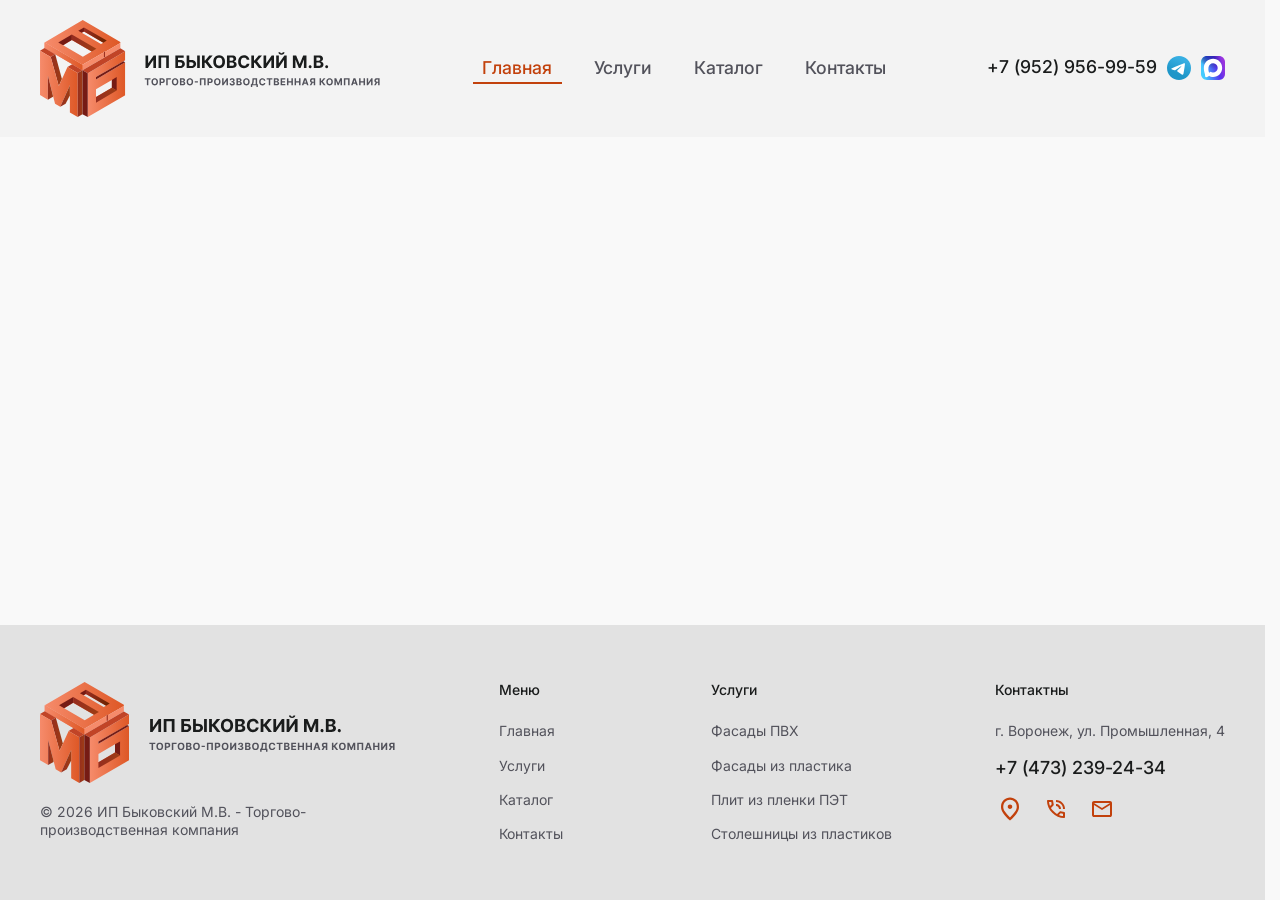
==== catalog.html @ 0c4f3c1c "new 2 commit" ====
<!DOCTYPE html>
<html lang="en">
<head>
	<meta charset="UTF-8">
	<meta http-equiv="X-UA-Compatible" content="IE=edge">
	<meta name="viewport" content="width=device-width, initial-scale=1.0">
	<title>Document</title>
	<!-- <link rel="shortcut icon" href="favicon.ico" type="image/x-icon"> -->
	<link rel="stylesheet" href="css/style.min.css">
</head>

<body>
	<header class="header">
		<div class="container">
			<div class="header__inner">
                <div class="header__logo">
                    <a href="/">
                        <picture>
                            <source srcset="images/logo-small.svg" media="(max-width: 1270px)" />
                            <img src="images/logo.svg" alt="" />
                        </picture>
                    </a>
                </div>

                <nav class="header__menu">
                    <ul>
                        <li class="current-menu-item">
                            <a href="#">
                                Главная
                            </a>
                        </li>

                        <li>
                            <a href="#">
                                Услуги
                            </a>
                        </li>

                        <li>
                            <a href="#">
                                Каталог
                            </a>
                        </li>

                        <li>
                            <a href="#">
                                Контакты
                            </a>
                        </li>
                    </ul>
                </nav>

                <div class="header__info">
                    <a href="tel:" class="header__call">
                        +7 (952) 956-99-59
                    </a>

                    <ul class="header__messenger">
                        <li>
                            <a href="#">
                                <img src="images/icons/tg.svg" alt="">
                            </a>
                        </li>

                        <li>
                            <a href="#">
                                <img src="images/icons/max.svg" alt="">
                            </a>
                        </li>
                    </ul>
                </div>

                <button class="header__menu-btn">
                    <svg width="30" height="30" viewBox="0 0 30 30" fill="none" xmlns="http://www.w3.org/2000/svg">
                        <path d="M23 10L7 10" stroke="#1C274C" stroke-width="1.5" stroke-linecap="round" />
                        <path d="M23 15L7 15" stroke="#1C274C" stroke-width="1.5" stroke-linecap="round" />
                        <path d="M23 20L7 20" stroke="#1C274C" stroke-width="1.5" stroke-linecap="round" />
                    </svg>
                </button>
			</div>
		</div>
	</header>

	<main>
        <section class="catalog section-padding">
            <div class="container">
                <div class="catalog__inner">
                    <div class="catalog__items">
                        <div class="catalog__item">
                            
                        </div>
                    </div>
                </div>
            </div>
        </section>
    </main>

	<footer class="footer section-padding">
		<div class="container">
			<div class="footer__inner">
                <div class="footer__logo">
                    <img src="images/logo.svg" alt="">

                    <div class="footer__about">
                        <p>
                            © 2026 ИП Быковский М.В. - Торгово-производственная компания
                        </p>
                    </div>
                </div>

                <div class="footer__menu">
                    <div class="footer__menu-item">
                        <h5 class="footer__menu-item-title">
                            Меню
                        </h5>

                        <nav class="menu">
                            <ul>
                                <li>
                                    <a href="#">
                                        Главная
                                    </a>
                                </li>

                                <li>
                                    <a href="#">
                                        Услуги
                                    </a>
                                </li>

                                <li>
                                    <a href="#">
                                        Каталог
                                    </a>
                                </li>

                                <li>
                                    <a href="#">
                                        Контакты
                                    </a>
                                </li>
                            </ul>
                        </nav>
                    </div>

                    <div class="footer__menu-item">
                        <h5 class="footer__menu-item-title">
                            Услуги
                        </h5>

                        <nav class="menu">
                            <ul>
                                <li>
                                    <a href="#">
                                        Фасады ПВХ
                                    </a>
                                </li>

                                <li>
                                    <a href="#">
                                        Фасады из пластика
                                    </a>
                                </li>

                                <li>
                                    <a href="#">
                                        Плит из пленки ПЭТ
                                    </a>
                                </li>

                                <li>
                                    <a href="#">
                                        Столешницы из пластиков
                                    </a>
                                </li>
                            </ul>
                        </nav>
                    </div>
                </div>

                <div class="footer__contacts">
                    <h5 class="footer__contacts-title">
                        Контактны
                    </h5>

                    <div class="footer__contacts-body">
                        <div class="footer__address">
                            г. Воронеж, ул. Промышленная, 4
                        </div>
    
                        <a href="tel:" class="footer__call">
                            +7 (473) 239-24-34
                        </a>
    
                        <ul class="footer__contacts-nav">
                            <li>
                                <a href="#">
                                    <img src="images/icons/loc.svg" alt="">
                                </a>
                            </li>
    
                            <li>
                                <a href="#">
                                    <img src="images/icons/phone.svg" alt="">
                                </a>
                            </li>
    
                            <li>
                                <a href="#">
                                    <img src="images/icons/email.svg" alt="">
                                </a>
                            </li>
                        </ul>
                    </div>
                </div>
			</div>
		</div>
	</footer>

	<script src="js/swiper-bundle.min.js"></script>
	<script src="js/app.js"></script>
</body>
</html>
---- css/style.min.css ----
*,*::before,*::after{-webkit-box-sizing:border-box;box-sizing:border-box}body,h1,h2,h3,h4,h5,h6,p,ul,ol,li,figure,figcaption,blockquote,dl,dd{margin:0;padding:0}html{height:100%;scroll-behavior:smooth;scrollbar-gutter:stable}body{width:100%;min-height:100%;text-rendering:optimizeSpeed}ul,ol{list-style:none}a{text-decoration:none;color:inherit}button{cursor:pointer;padding:0;margin:0}img,picture{max-width:100%;min-width:0;display:block;-o-object-fit:cover;object-fit:cover}input,button,textarea,select{font:inherit;background-color:rgba(0,0,0,0);border:0;outline:0;color:inherit}input,textarea,button,a{-webkit-tap-highlight-color:rgba(0,0,0,0)}h1,h2,h3,h4,h5,h6{font-size:inherit;color:inherit}:root{--main-color: #C2410C;--main-dark-color: #A23A00;--black-color: #1A1C1C;--white-color: #FFFFFF;--gray-color: #52525B;--gray-bg-color: #F3F3F3;--gray-dark-bg-color: #E2E2E2;--spacing-60: clamp(40px, 32.2543352601px + 1.9267822736vw, 60px)}.section-padding{padding:clamp(40px,32.2543352601px + 1.9267822736vw,60px) 0}.section-padding.pt-0{padding-top:0}.section-padding.pb-0{padding-bottom:0}@font-face{font-family:"Inter";src:url("../fonts/Inter/Inter-VariableFont_opsz,wght.woff2");font-style:normal;font-display:swap}@font-face{font-family:"Inter";src:url("../fonts/Inter/Inter-Italic-VariableFont_opsz,wght.woff2");font-style:italic;font-display:swap}:root{--swiper-theme-color:#007aff}:host{display:block;margin-left:auto;margin-right:auto;position:relative;z-index:1}.swiper{display:block;list-style:none;margin-left:auto;margin-right:auto;overflow:hidden;padding:0;position:relative;z-index:1}.swiper-vertical>.swiper-wrapper{-webkit-box-orient:vertical;-webkit-box-direction:normal;-ms-flex-direction:column;flex-direction:column}.swiper-wrapper{-webkit-box-sizing:initial;box-sizing:initial;display:-webkit-box;display:-ms-flexbox;display:flex;height:100%;position:relative;-webkit-transition-property:-webkit-transform;transition-property:-webkit-transform;transition-property:transform;transition-property:transform, -webkit-transform;-webkit-transition-timing-function:var(--swiper-wrapper-transition-timing-function, initial);transition-timing-function:var(--swiper-wrapper-transition-timing-function, initial);width:100%;z-index:1}.swiper-android .swiper-slide,.swiper-ios .swiper-slide,.swiper-wrapper{-webkit-transform:translateZ(0);transform:translateZ(0)}.swiper-horizontal{-ms-touch-action:pan-y;touch-action:pan-y}.swiper-vertical{-ms-touch-action:pan-x;touch-action:pan-x}.swiper-slide{display:block;-ms-flex-negative:0;flex-shrink:0;height:100%;position:relative;-webkit-transition-property:-webkit-transform;transition-property:-webkit-transform;transition-property:transform;transition-property:transform, -webkit-transform;width:100%}.swiper-slide-invisible-blank{visibility:hidden}.swiper-autoheight,.swiper-autoheight .swiper-slide{height:auto}.swiper-autoheight .swiper-wrapper{-webkit-box-align:start;-ms-flex-align:start;align-items:flex-start;-webkit-transition-property:height,-webkit-transform;transition-property:height,-webkit-transform;transition-property:transform,height;transition-property:transform,height,-webkit-transform}.swiper-backface-hidden .swiper-slide{-webkit-backface-visibility:hidden;backface-visibility:hidden;-webkit-transform:translateZ(0);transform:translateZ(0)}.swiper-3d.swiper-css-mode .swiper-wrapper{-webkit-perspective:1200px;perspective:1200px}.swiper-3d .swiper-wrapper{-webkit-transform-style:preserve-3d;transform-style:preserve-3d}.swiper-3d{-webkit-perspective:1200px;perspective:1200px;.swiper-cube-shadow,.swiper-slide{-webkit-transform-style:preserve-3d;transform-style:preserve-3d}}.swiper-css-mode{>.swiper-wrapper{overflow:auto;scrollbar-width:none;-ms-overflow-style:none;&::-webkit-scrollbar{display:none}}>.swiper-wrapper>.swiper-slide{scroll-snap-align:start start}&.swiper-horizontal{>.swiper-wrapper{-ms-scroll-snap-type:x mandatory;scroll-snap-type:x mandatory}}&.swiper-vertical{>.swiper-wrapper{-ms-scroll-snap-type:y mandatory;scroll-snap-type:y mandatory}}&.swiper-free-mode{>.swiper-wrapper{-ms-scroll-snap-type:none;scroll-snap-type:none}>.swiper-wrapper>.swiper-slide{scroll-snap-align:none}}&.swiper-centered{>.swiper-wrapper:before{content:"";-ms-flex-negative:0;flex-shrink:0;-webkit-box-ordinal-group:10000;-ms-flex-order:9999;order:9999}>.swiper-wrapper>.swiper-slide{scroll-snap-align:center center;scroll-snap-stop:always}}&.swiper-centered.swiper-horizontal{>.swiper-wrapper>.swiper-slide:first-child{-webkit-margin-start:var(--swiper-centered-offset-before);margin-inline-start:var(--swiper-centered-offset-before)}>.swiper-wrapper:before{height:100%;min-height:1px;width:var(--swiper-centered-offset-after)}}&.swiper-centered.swiper-vertical{>.swiper-wrapper>.swiper-slide:first-child{-webkit-margin-before:var(--swiper-centered-offset-before);margin-block-start:var(--swiper-centered-offset-before)}>.swiper-wrapper:before{height:var(--swiper-centered-offset-after);min-width:1px;width:100%}}}.swiper-3d{.swiper-slide-shadow,.swiper-slide-shadow-bottom,.swiper-slide-shadow-left,.swiper-slide-shadow-right,.swiper-slide-shadow-top{height:100%;left:0;pointer-events:none;position:absolute;top:0;width:100%;z-index:10}.swiper-slide-shadow{background:rgba(0,0,0,.1490196078)}.swiper-slide-shadow-left{background-image:-webkit-gradient(linear, right top, left top, from(rgba(0, 0, 0, 0.5019607843)), to(rgba(0, 0, 0, 0)));background-image:linear-gradient(270deg, rgba(0, 0, 0, 0.5019607843), rgba(0, 0, 0, 0))}.swiper-slide-shadow-right{background-image:-webkit-gradient(linear, left top, right top, from(rgba(0, 0, 0, 0.5019607843)), to(rgba(0, 0, 0, 0)));background-image:linear-gradient(90deg, rgba(0, 0, 0, 0.5019607843), rgba(0, 0, 0, 0))}.swiper-slide-shadow-top{background-image:-webkit-gradient(linear, left bottom, left top, from(rgba(0, 0, 0, 0.5019607843)), to(rgba(0, 0, 0, 0)));background-image:linear-gradient(0deg, rgba(0, 0, 0, 0.5019607843), rgba(0, 0, 0, 0))}.swiper-slide-shadow-bottom{background-image:-webkit-gradient(linear, left top, left bottom, from(rgba(0, 0, 0, 0.5019607843)), to(rgba(0, 0, 0, 0)));background-image:linear-gradient(180deg, rgba(0, 0, 0, 0.5019607843), rgba(0, 0, 0, 0))}}.swiper-lazy-preloader{border:4px solid var(--swiper-preloader-color, var(--swiper-theme-color));border-radius:50%;border-top:4px solid rgba(0,0,0,0);-webkit-box-sizing:border-box;box-sizing:border-box;height:42px;left:50%;margin-left:-21px;margin-top:-21px;position:absolute;top:50%;-webkit-transform-origin:50%;-ms-transform-origin:50%;transform-origin:50%;width:42px;z-index:10}.swiper-watch-progress .swiper-slide-visible,.swiper:not(.swiper-watch-progress){.swiper-lazy-preloader{-webkit-animation:swiper-preloader-spin 1s linear infinite;animation:swiper-preloader-spin 1s linear infinite}}.swiper-lazy-preloader-white{--swiper-preloader-color:#fff}.swiper-lazy-preloader-black{--swiper-preloader-color:#000}@-webkit-keyframes swiper-preloader-spin{0%{-webkit-transform:rotate(0deg);transform:rotate(0deg)}to{-webkit-transform:rotate(1turn);transform:rotate(1turn)}}@keyframes swiper-preloader-spin{0%{-webkit-transform:rotate(0deg);transform:rotate(0deg)}to{-webkit-transform:rotate(1turn);transform:rotate(1turn)}}.swiper-virtual .swiper-slide{-webkit-backface-visibility:hidden;-webkit-transform:translateZ(0);transform:translateZ(0)}.swiper-virtual.swiper-css-mode{.swiper-wrapper:after{content:"";left:0;pointer-events:none;position:absolute;top:0}}.swiper-virtual.swiper-css-mode.swiper-horizontal{.swiper-wrapper:after{height:1px;width:var(--swiper-virtual-size)}}.swiper-virtual.swiper-css-mode.swiper-vertical{.swiper-wrapper:after{height:var(--swiper-virtual-size);width:1px}}:root{--swiper-navigation-size:44px}.swiper-button-next,.swiper-button-prev{-webkit-box-align:center;-ms-flex-align:center;align-items:center;color:var(--swiper-navigation-color, var(--swiper-theme-color));cursor:pointer;display:-webkit-box;display:-ms-flexbox;display:flex;height:var(--swiper-navigation-size);-webkit-box-pack:center;-ms-flex-pack:center;justify-content:center;position:absolute;width:var(--swiper-navigation-size);z-index:10;&.swiper-button-disabled{cursor:auto;opacity:.35;pointer-events:none}&.swiper-button-hidden{cursor:auto;opacity:0;pointer-events:none}.swiper-navigation-disabled &{display:none !important}svg{height:100%;-o-object-fit:contain;object-fit:contain;-webkit-transform-origin:center;-ms-transform-origin:center;transform-origin:center;width:100%;fill:currentColor;pointer-events:none}}.swiper-button-lock{display:none}.swiper-button-next,.swiper-button-prev{margin-top:calc(0px - var(--swiper-navigation-size)/2);top:var(--swiper-navigation-top-offset, 50%)}.swiper-button-prev{left:var(--swiper-navigation-sides-offset, 4px);right:auto;.swiper-navigation-icon{-webkit-transform:rotate(180deg);-ms-transform:rotate(180deg);transform:rotate(180deg)}}.swiper-button-next{left:auto;right:var(--swiper-navigation-sides-offset, 4px)}.swiper-horizontal{.swiper-button-next,.swiper-button-prev,~.swiper-button-next,~.swiper-button-prev{margin-left:0;margin-top:calc(0px - var(--swiper-navigation-size)/2);top:var(--swiper-navigation-top-offset, 50%)}&.swiper-rtl .swiper-button-next,&.swiper-rtl~.swiper-button-next,&~.swiper-button-prev,.swiper-button-prev{left:var(--swiper-navigation-sides-offset, 4px);right:auto}&.swiper-rtl .swiper-button-prev,&.swiper-rtl~.swiper-button-prev,&~.swiper-button-next,.swiper-button-next{left:auto;right:var(--swiper-navigation-sides-offset, 4px)}&.swiper-rtl .swiper-button-next,&.swiper-rtl~.swiper-button-next,&~.swiper-button-prev,.swiper-button-prev{.swiper-navigation-icon{-webkit-transform:rotate(180deg);-ms-transform:rotate(180deg);transform:rotate(180deg)}}&.swiper-rtl .swiper-button-prev,&.swiper-rtl~.swiper-button-prev{.swiper-navigation-icon{-webkit-transform:rotate(0deg);-ms-transform:rotate(0deg);transform:rotate(0deg)}}}.swiper-vertical{.swiper-button-next,.swiper-button-prev,~.swiper-button-next,~.swiper-button-prev{left:var(--swiper-navigation-top-offset, 50%);margin-left:calc(0px - var(--swiper-navigation-size)/2);margin-top:0;right:auto}.swiper-button-prev,~.swiper-button-prev{bottom:auto;top:var(--swiper-navigation-sides-offset, 4px);.swiper-navigation-icon{-webkit-transform:rotate(-90deg);-ms-transform:rotate(-90deg);transform:rotate(-90deg)}}.swiper-button-next,~.swiper-button-next{bottom:var(--swiper-navigation-sides-offset, 4px);top:auto;.swiper-navigation-icon{-webkit-transform:rotate(90deg);-ms-transform:rotate(90deg);transform:rotate(90deg)}}}.swiper-pagination{position:absolute;text-align:center;-webkit-transform:translateZ(0);transform:translateZ(0);-webkit-transition:opacity .3s;transition:opacity .3s;z-index:10;&.swiper-pagination-hidden{opacity:0}&.swiper-pagination-disabled,.swiper-pagination-disabled>&{display:none !important}}.swiper-horizontal>.swiper-pagination-bullets,.swiper-pagination-bullets.swiper-pagination-horizontal,.swiper-pagination-custom,.swiper-pagination-fraction{bottom:var(--swiper-pagination-bottom, 8px);left:0;top:var(--swiper-pagination-top, auto);width:100%}.swiper-pagination-bullets-dynamic{font-size:0;overflow:hidden;.swiper-pagination-bullet{position:relative;-webkit-transform:scale(0.33);-ms-transform:scale(0.33);transform:scale(0.33)}.swiper-pagination-bullet-active,.swiper-pagination-bullet-active-main{-webkit-transform:scale(1);-ms-transform:scale(1);transform:scale(1)}.swiper-pagination-bullet-active-prev{-webkit-transform:scale(0.66);-ms-transform:scale(0.66);transform:scale(0.66)}.swiper-pagination-bullet-active-prev-prev{-webkit-transform:scale(0.33);-ms-transform:scale(0.33);transform:scale(0.33)}.swiper-pagination-bullet-active-next{-webkit-transform:scale(0.66);-ms-transform:scale(0.66);transform:scale(0.66)}.swiper-pagination-bullet-active-next-next{-webkit-transform:scale(0.33);-ms-transform:scale(0.33);transform:scale(0.33)}}.swiper-pagination-bullet{background:var(--swiper-pagination-bullet-inactive-color, #000);border-radius:var(--swiper-pagination-bullet-border-radius, 50%);display:inline-block;height:var(--swiper-pagination-bullet-height, var(--swiper-pagination-bullet-size, 8px));opacity:var(--swiper-pagination-bullet-inactive-opacity, 0.2);width:var(--swiper-pagination-bullet-width, var(--swiper-pagination-bullet-size, 8px));button&{-webkit-appearance:none;-moz-appearance:none;appearance:none;border:none;-webkit-box-shadow:none;box-shadow:none;margin:0;padding:0}.swiper-pagination-clickable &{cursor:pointer}&:only-child{display:none !important}}.swiper-pagination-bullet-active{background:var(--swiper-pagination-color, var(--swiper-theme-color));opacity:var(--swiper-pagination-bullet-opacity, 1)}.swiper-pagination-vertical.swiper-pagination-bullets,.swiper-vertical>.swiper-pagination-bullets{left:var(--swiper-pagination-left, auto);right:var(--swiper-pagination-right, 8px);top:50%;-webkit-transform:translate3d(0, -50%, 0);transform:translate3d(0, -50%, 0);.swiper-pagination-bullet{display:block;margin:var(--swiper-pagination-bullet-vertical-gap, 6px) 0}&.swiper-pagination-bullets-dynamic{top:50%;-webkit-transform:translateY(-50%);-ms-transform:translateY(-50%);transform:translateY(-50%);width:8px;.swiper-pagination-bullet{display:inline-block;-webkit-transition:top .2s,-webkit-transform .2s;transition:top .2s,-webkit-transform .2s;transition:transform .2s,top .2s;transition:transform .2s,top .2s,-webkit-transform .2s}}}.swiper-horizontal>.swiper-pagination-bullets,.swiper-pagination-horizontal.swiper-pagination-bullets{.swiper-pagination-bullet{margin:0 var(--swiper-pagination-bullet-horizontal-gap, 4px)}&.swiper-pagination-bullets-dynamic{left:50%;-webkit-transform:translateX(-50%);-ms-transform:translateX(-50%);transform:translateX(-50%);white-space:nowrap;.swiper-pagination-bullet{-webkit-transition:left .2s,-webkit-transform .2s;transition:left .2s,-webkit-transform .2s;transition:transform .2s,left .2s;transition:transform .2s,left .2s,-webkit-transform .2s}}}.swiper-horizontal.swiper-rtl>.swiper-pagination-bullets-dynamic .swiper-pagination-bullet{-webkit-transition:right .2s,-webkit-transform .2s;transition:right .2s,-webkit-transform .2s;transition:transform .2s,right .2s;transition:transform .2s,right .2s,-webkit-transform .2s}.swiper-pagination-fraction{color:var(--swiper-pagination-fraction-color, inherit)}.swiper-pagination-progressbar{background:var(--swiper-pagination-progressbar-bg-color, rgba(0, 0, 0, 0.2509803922));position:absolute;.swiper-pagination-progressbar-fill{background:var(--swiper-pagination-color, var(--swiper-theme-color));height:100%;left:0;position:absolute;top:0;-webkit-transform:scale(0);-ms-transform:scale(0);transform:scale(0);-webkit-transform-origin:left top;-ms-transform-origin:left top;transform-origin:left top;width:100%}.swiper-rtl & .swiper-pagination-progressbar-fill{-webkit-transform-origin:right top;-ms-transform-origin:right top;transform-origin:right top}&.swiper-pagination-horizontal,&.swiper-pagination-vertical.swiper-pagination-progressbar-opposite,.swiper-horizontal>&,.swiper-vertical>&.swiper-pagination-progressbar-opposite{height:var(--swiper-pagination-progressbar-size, 4px);left:0;top:0;width:100%}&.swiper-pagination-horizontal.swiper-pagination-progressbar-opposite,&.swiper-pagination-vertical,.swiper-horizontal>&.swiper-pagination-progressbar-opposite,.swiper-vertical>&{height:100%;left:0;top:0;width:var(--swiper-pagination-progressbar-size, 4px)}}.swiper-pagination-lock{display:none}.swiper-scrollbar{background:var(--swiper-scrollbar-bg-color, rgba(0, 0, 0, 0.1019607843));border-radius:var(--swiper-scrollbar-border-radius, 10px);position:relative;-ms-touch-action:none;touch-action:none;&.swiper-scrollbar-disabled,.swiper-scrollbar-disabled>&{display:none !important}&.swiper-scrollbar-horizontal,.swiper-horizontal>&{bottom:var(--swiper-scrollbar-bottom, 4px);height:var(--swiper-scrollbar-size, 4px);left:var(--swiper-scrollbar-sides-offset, 1%);position:absolute;top:var(--swiper-scrollbar-top, auto);width:calc(100% - var(--swiper-scrollbar-sides-offset, 1%)*2);z-index:50}&.swiper-scrollbar-vertical,.swiper-vertical>&{height:calc(100% - var(--swiper-scrollbar-sides-offset, 1%)*2);left:var(--swiper-scrollbar-left, auto);position:absolute;right:var(--swiper-scrollbar-right, 4px);top:var(--swiper-scrollbar-sides-offset, 1%);width:var(--swiper-scrollbar-size, 4px);z-index:50}}.swiper-scrollbar-drag{background:var(--swiper-scrollbar-drag-bg-color, rgba(0, 0, 0, 0.5019607843));border-radius:var(--swiper-scrollbar-border-radius, 10px);height:100%;left:0;position:relative;top:0;width:100%}.swiper-scrollbar-cursor-drag{cursor:move}.swiper-scrollbar-lock{display:none}.swiper-zoom-container{-webkit-box-align:center;-ms-flex-align:center;align-items:center;display:-webkit-box;display:-ms-flexbox;display:flex;height:100%;-webkit-box-pack:center;-ms-flex-pack:center;justify-content:center;text-align:center;width:100%;>canvas,>img,>svg{max-height:100%;max-width:100%;-o-object-fit:contain;object-fit:contain}}.swiper-slide-zoomed{cursor:move;-ms-touch-action:none;touch-action:none}.swiper .swiper-notification{left:0;opacity:0;pointer-events:none;position:absolute;top:0;z-index:-1000}.swiper-free-mode>.swiper-wrapper{margin:0 auto;-webkit-transition-timing-function:ease-out;transition-timing-function:ease-out}.swiper-grid>.swiper-wrapper{-ms-flex-wrap:wrap;flex-wrap:wrap}.swiper-grid-column>.swiper-wrapper{-webkit-box-orient:vertical;-webkit-box-direction:normal;-ms-flex-direction:column;flex-direction:column;-ms-flex-wrap:wrap;flex-wrap:wrap}.swiper-fade{&.swiper-free-mode{.swiper-slide{-webkit-transition-timing-function:ease-out;transition-timing-function:ease-out}}.swiper-slide{pointer-events:none;-webkit-transition-property:opacity;transition-property:opacity;.swiper-slide{pointer-events:none}}.swiper-slide-active{pointer-events:auto;& .swiper-slide-active{pointer-events:auto}}}.swiper.swiper-cube{overflow:visible}.swiper-cube{.swiper-slide{-webkit-backface-visibility:hidden;backface-visibility:hidden;height:100%;pointer-events:none;-webkit-transform-origin:0 0;-ms-transform-origin:0 0;transform-origin:0 0;visibility:hidden;width:100%;z-index:1;.swiper-slide{pointer-events:none}}&.swiper-rtl .swiper-slide{-webkit-transform-origin:100% 0;-ms-transform-origin:100% 0;transform-origin:100% 0}.swiper-slide-active{&,& .swiper-slide-active{pointer-events:auto}}.swiper-slide-active,.swiper-slide-next,.swiper-slide-prev{pointer-events:auto;visibility:visible}.swiper-cube-shadow{bottom:0;height:100%;left:0;opacity:.6;position:absolute;width:100%;z-index:0;&:before{background:#000;bottom:0;content:"";-webkit-filter:blur(50px);filter:blur(50px);left:0;position:absolute;right:0;top:0}}}.swiper-cube{.swiper-slide-next+.swiper-slide{pointer-events:auto;visibility:visible}}.swiper-cube{.swiper-slide-shadow-cube.swiper-slide-shadow-bottom,.swiper-slide-shadow-cube.swiper-slide-shadow-left,.swiper-slide-shadow-cube.swiper-slide-shadow-right,.swiper-slide-shadow-cube.swiper-slide-shadow-top{-webkit-backface-visibility:hidden;backface-visibility:hidden;z-index:0}}.swiper.swiper-flip{overflow:visible}.swiper-flip{.swiper-slide{-webkit-backface-visibility:hidden;backface-visibility:hidden;pointer-events:none;z-index:1;.swiper-slide{pointer-events:none}}.swiper-slide-active{&,& .swiper-slide-active{pointer-events:auto}}}.swiper-flip{.swiper-slide-shadow-flip.swiper-slide-shadow-bottom,.swiper-slide-shadow-flip.swiper-slide-shadow-left,.swiper-slide-shadow-flip.swiper-slide-shadow-right,.swiper-slide-shadow-flip.swiper-slide-shadow-top{-webkit-backface-visibility:hidden;backface-visibility:hidden;z-index:0}}.swiper-creative{.swiper-slide{-webkit-backface-visibility:hidden;backface-visibility:hidden;overflow:hidden;-webkit-transition-property:opacity,height,-webkit-transform;transition-property:opacity,height,-webkit-transform;transition-property:transform,opacity,height;transition-property:transform,opacity,height,-webkit-transform}}.swiper.swiper-cards{overflow:visible}.swiper-cards{.swiper-slide{-webkit-backface-visibility:hidden;backface-visibility:hidden;overflow:hidden;-webkit-transform-origin:center bottom;-ms-transform-origin:center bottom;transform-origin:center bottom}}body{background:#f9f9f9;font-family:"Inter";line-height:1.2;color:var(--black-color)}body.is-locked{overflow:hidden}html,body{height:100%;min-height:100%;display:-webkit-box;display:-ms-flexbox;display:flex;-webkit-box-orient:vertical;-webkit-box-direction:normal;-ms-flex-direction:column;flex-direction:column}main{-webkit-box-flex:1;-ms-flex:1 1 auto;flex:1 1 auto}.container{max-width:1410px;width:100%;margin:0 auto;padding:0 60px}@media(max-width: 1280px){.container{padding:0 40px}}@media(max-width: 600px){.container{padding:0 20px}}.swiper-slide{height:auto}.header{padding:20px 0;background:var(--gray-bg-color)}@media(max-width: 600px){.header{padding:12px 0}}.header__inner{display:-webkit-box;display:-ms-flexbox;display:flex;-webkit-box-pack:justify;-ms-flex-pack:justify;justify-content:space-between;-webkit-box-align:center;-ms-flex-align:center;align-items:center;gap:20px}.header__logo{width:clamp(261px,224.2080924855px + 9.1522157996vw,356px)}@media(max-width: 1270px){.header__menu{display:none}}.header__menu ul{display:-webkit-box;display:-ms-flexbox;display:flex;gap:clamp(18px,15.676300578px + 0.5780346821vw,24px)}.header__menu ul li.current-menu-item>a{color:var(--main-color);border-color:var(--main-color)}.header__menu ul a{display:block;padding:clamp(2px,1.225433526px + 0.1926782274vw,4px) clamp(6px,4.450867052px + 0.3853564547vw,10px);-webkit-transition:.3s ease;transition:.3s ease;border-bottom:2px solid rgba(0,0,0,0);font-weight:500;font-size:clamp(16px,15.225433526px + 0.1926782274vw,18px);color:var(--gray-color)}@media(any-hover: hover){.header__menu ul a:hover{color:var(--main-color)}}.header__info{display:-webkit-box;display:-ms-flexbox;display:flex;gap:10px}@media(max-width: 1270px){.header__info{margin-left:auto}}@media(max-width: 700px){.header__info{display:none}}.header__call{font-weight:500;font-size:clamp(16px,15.225433526px + 0.1926782274vw,18px);white-space:nowrap}.header__messenger{display:-webkit-box;display:-ms-flexbox;display:flex;gap:10px}.header__messenger img{-ms-flex-negative:0;flex-shrink:0;width:24px;aspect-ratio:4/4}.header__menu-btn{display:none}@media(max-width: 1270px){.header__menu-btn{display:block}}.footer{background:var(--gray-dark-bg-color)}.footer__inner{display:-webkit-box;display:-ms-flexbox;display:flex;-webkit-box-pack:justify;-ms-flex-pack:justify;justify-content:space-between;-webkit-box-align:start;-ms-flex-align:start;align-items:flex-start;gap:30px}@media(max-width: 1000px){.footer__inner{-webkit-box-orient:vertical;-webkit-box-direction:normal;-ms-flex-direction:column;flex-direction:column;-webkit-box-align:stretch;-ms-flex-align:stretch;align-items:stretch}}.footer__logo{max-width:356px;width:100%;display:-webkit-box;display:-ms-flexbox;display:flex;-webkit-box-orient:vertical;-webkit-box-direction:normal;-ms-flex-direction:column;flex-direction:column;-webkit-box-align:start;-ms-flex-align:start;align-items:flex-start;gap:20px}.footer__about{font-size:14px;line-height:1.3;color:var(--gray-color)}.footer__menu{display:grid;grid-template-columns:repeat(2, minmax(auto, 1fr));gap:clamp(20px,15.3526011561px + 1.1560693642vw,32px)}.footer__menu-item-title{margin-bottom:24px;font-weight:500;font-size:14px}.footer__menu-item ul{display:-webkit-box;display:-ms-flexbox;display:flex;-webkit-box-orient:vertical;-webkit-box-direction:normal;-ms-flex-direction:column;flex-direction:column;-webkit-box-align:start;-ms-flex-align:start;align-items:flex-start;gap:16px;font-size:14px;line-height:1.3;color:var(--gray-color)}.footer__menu-item ul a{-webkit-transition:.3s ease;transition:.3s ease}@media(any-hover: hover){.footer__menu-item ul a:hover{color:var(--main-color);text-decoration:underline}}.footer__contacts-title{margin-bottom:24px;font-weight:500;font-size:14px}.footer__contacts-body{display:-webkit-box;display:-ms-flexbox;display:flex;-webkit-box-orient:vertical;-webkit-box-direction:normal;-ms-flex-direction:column;flex-direction:column;-webkit-box-align:start;-ms-flex-align:start;align-items:flex-start;gap:16px}.footer__contacts-nav{display:-webkit-box;display:-ms-flexbox;display:flex;-ms-flex-wrap:wrap;flex-wrap:wrap;gap:16px}.footer__contacts-nav img{width:30px}.footer__address{font-size:14px;line-height:1.3;color:var(--gray-color)}.footer__call{-webkit-transition:.3s ease;transition:.3s ease;font-weight:500;font-size:18px}@media(any-hover: hover){.footer__call:hover{color:var(--main-color);text-decoration:underline}}.h2-text{font-weight:600;font-size:clamp(28px,20.2543352601px + 1.9267822736vw,48px)}.h2-text strong{color:var(--main-color);font-weight:inherit}.h3-text{font-weight:600;font-size:28px;text-transform:uppercase}.h4-text{font-weight:500;font-size:22px}.btn{border-radius:8px;padding:16px 32px;background:var(--main-color);display:-webkit-box;display:-ms-flexbox;display:flex;-webkit-box-pack:center;-ms-flex-pack:center;justify-content:center;-webkit-box-align:center;-ms-flex-align:center;align-items:center;gap:clamp(8px,6.450867052px + 0.3853564547vw,12px);-webkit-transition:.3s ease;transition:.3s ease;font-weight:500;font-size:clamp(12px,11.225433526px + 0.1926782274vw,14px);text-transform:uppercase;text-align:center;color:var(--white-color)}@media(any-hover: hover){.btn:hover{background:var(--main-dark-color)}}.btn svg{-ms-flex-negative:0;flex-shrink:0}.swiper-button-prev,.swiper-button-next{all:unset;cursor:pointer}@media(any-hover: hover){.swiper-button-prev:hover svg path,.swiper-button-next:hover svg path{fill:var(--main-color)}}.swiper-button-prev svg *,.swiper-button-next svg *{-webkit-transition:.3s ease;transition:.3s ease}.hero__inner{display:-webkit-box;display:-ms-flexbox;display:flex;gap:20px}.hero__main{position:relative;-webkit-box-flex:1;-ms-flex:1 1 100%;flex:1 1 100%}.hero__main img{border-radius:8px}.hero__content{position:absolute;bottom:0;left:0;max-width:100%;padding:30px;display:-webkit-box;display:-ms-flexbox;display:flex;-webkit-box-orient:vertical;-webkit-box-direction:normal;-ms-flex-direction:column;flex-direction:column;-webkit-box-align:start;-ms-flex-align:start;align-items:flex-start;gap:clamp(20px,10.7052023121px + 2.3121387283vw,44px);color:var(--white-color)}.hero__dscr{opacity:.8;font-size:clamp(16px,15.225433526px + 0.1926782274vw,18px);line-height:1.3}.hero__imgs{-webkit-box-flex:1;-ms-flex:1 1 100%;flex:1 1 100%;display:-webkit-box;display:-ms-flexbox;display:flex;-ms-flex-wrap:wrap;flex-wrap:wrap;gap:20px}@media(max-width: 1000px){.hero__imgs{display:none}}.hero__imgs img{-webkit-box-flex:1;-ms-flex:1 1 calc(50% - 10px);flex:1 1 calc(50% - 10px);border-radius:8px}.services{background:var(--gray-bg-color)}.services.is-services-page{background:rgba(0,0,0,0)}.services__top{display:-webkit-box;display:-ms-flexbox;display:flex;-webkit-box-pack:justify;-ms-flex-pack:justify;justify-content:space-between;-webkit-box-align:start;-ms-flex-align:start;align-items:flex-start;gap:20px;margin-bottom:var(--spacing-60)}@media(max-width: 1000px){.services__top{-webkit-box-orient:vertical;-webkit-box-direction:normal;-ms-flex-direction:column;flex-direction:column}}@media(max-width: 600px){.services__top{gap:10px}}.services__title{padding-left:clamp(20px,18.450867052px + 0.3853564547vw,24px);border-left:2px solid var(--main-color)}.services__dscr{max-width:42%}@media(max-width: 1000px){.services__dscr{max-width:100%}}.services__items{display:-webkit-box;display:-ms-flexbox;display:flex;-ms-flex-wrap:wrap;flex-wrap:wrap;gap:20px}.services__item{-webkit-box-flex:1;-ms-flex:1 1 calc((100% - 60px)/4);flex:1 1 calc((100% - 60px)/4);position:relative;border-radius:8px;padding:20px;background:var(--white-color);display:-webkit-box;display:-ms-flexbox;display:flex;-webkit-box-orient:vertical;-webkit-box-direction:normal;-ms-flex-direction:column;flex-direction:column;-webkit-box-align:start;-ms-flex-align:start;align-items:flex-start;gap:20px}.services__item.is-current{background:var(--main-color);color:var(--white-color)}@media(any-hover: hover){.services__item:hover .services__item-btn{background:var(--main-color);color:var(--white-color)}.services__item:hover .services__item-btn svg path{fill:var(--white-color)}}@media(max-width: 1000px){.services__item{-webkit-box-flex:1;-ms-flex:1 1 calc((100% - 60px)/3);flex:1 1 calc((100% - 60px)/3)}}@media(max-width: 700px){.services__item{-webkit-box-flex:1;-ms-flex:1 1 calc((100% - 60px)/2);flex:1 1 calc((100% - 60px)/2)}}@media(max-width: 500px){.services__item{-webkit-box-flex:1;-ms-flex:1 1 100%;flex:1 1 100%}}.is-services-page .services__item{min-height:230px}.services__item-tag{color:var(--main-color)}.is-current .services__item-tag{color:var(--white-color)}.services__item-link-main::before{content:"";position:absolute;top:0;left:0;width:100%;height:100%}.services__item-dscr{font-size:14px}.is-current .services__item-dscr{color:var(--gray-dark-bg-color)}.services__item-btn{border-radius:8px;padding:7.5px 12px;display:-webkit-box;display:-ms-flexbox;display:flex;-webkit-box-align:center;-ms-flex-align:center;align-items:center;gap:12px;-webkit-transition:.3s ease;transition:.3s ease;font-weight:500;font-size:14px;text-transform:uppercase;text-align:center;color:var(--gray-color)}.services__item-btn svg{-ms-flex-negative:0;flex-shrink:0}.services__item-btn svg *{-webkit-transition:.3s ease;transition:.3s ease}.catalog-front__title{margin-bottom:var(--spacing-60);text-align:center}.catalog-front__items{display:-webkit-box;display:-ms-flexbox;display:flex;-ms-flex-wrap:wrap;flex-wrap:wrap;gap:20px}.catalog-front__item{-webkit-box-flex:1;-ms-flex:1 1 calc((100% - 60px)/4);flex:1 1 calc((100% - 60px)/4);position:relative;border-radius:8px;overflow:hidden;height:271px}@media(max-width: 1000px){.catalog-front__item{-webkit-box-flex:1;-ms-flex:1 1 calc((100% - 60px)/3);flex:1 1 calc((100% - 60px)/3)}}@media(max-width: 700px){.catalog-front__item{-webkit-box-flex:1;-ms-flex:1 1 calc((100% - 60px)/2);flex:1 1 calc((100% - 60px)/2)}}@media(max-width: 500px){.catalog-front__item{-webkit-box-flex:1;-ms-flex:1 1 100%;flex:1 1 100%}}.catalog-front__item-body{position:absolute;top:0;left:0;width:100%;height:100%;padding:20px;color:var(--white-color)}.catalog-front__item-link-main::before{content:"";position:absolute;top:0;left:0;width:100%;height:100%}.catalog-front__item-img{width:100%;height:100%}@media(max-width: 600px){.about-us{padding-top:0;padding-bottom:0}}.about-us__title{font-weight:600;font-size:48px}.about-us__title strong{display:block;margin-top:10px;font-size:clamp(28px,20.2543352601px + 1.9267822736vw,48px);font-weight:inherit;color:var(--main-color)}.about-us__inner{display:-webkit-box;display:-ms-flexbox;display:flex;gap:20px}@media(max-width: 1000px){.about-us__inner{-webkit-box-orient:vertical;-webkit-box-direction:normal;-ms-flex-direction:column;flex-direction:column;gap:40px}}.about-us__body{-webkit-box-flex:1;-ms-flex:1 1 100%;flex:1 1 100%;display:-webkit-box;display:-ms-flexbox;display:flex;-webkit-box-orient:vertical;-webkit-box-direction:normal;-ms-flex-direction:column;flex-direction:column;-webkit-box-align:start;-ms-flex-align:start;align-items:flex-start;gap:20px}.about-us__dscr{max-width:546px;display:-webkit-box;display:-ms-flexbox;display:flex;-webkit-box-orient:vertical;-webkit-box-direction:normal;-ms-flex-direction:column;flex-direction:column;-webkit-box-align:start;-ms-flex-align:start;align-items:flex-start;gap:20px;line-height:1.3;color:var(--gray-color)}.about-us__benefits{margin-top:auto;display:-webkit-box;display:-ms-flexbox;display:flex;-ms-flex-wrap:wrap;flex-wrap:wrap;gap:60px}.about-us__benefits-item-title{font-weight:600;font-size:36px;text-transform:uppercase;color:var(--main-color)}.about-us__benefits-item-dscr{font-size:14px;color:var(--gray-color)}.about-us__items{-webkit-box-flex:1;-ms-flex:1 1 100%;flex:1 1 100%;display:-webkit-box;display:-ms-flexbox;display:flex;-ms-flex-wrap:wrap;flex-wrap:wrap;gap:20px}.about-us__item{-webkit-box-flex:1;-ms-flex:1 1 calc((100% - 20px)/2);flex:1 1 calc((100% - 20px)/2);min-height:234px;overflow:hidden;border-radius:8px 0 0 8px;background:var(--gray-bg-color);padding:20px;border-left:2px solid var(--main-color);display:-webkit-box;display:-ms-flexbox;display:flex;-webkit-box-orient:vertical;-webkit-box-direction:normal;-ms-flex-direction:column;flex-direction:column;-webkit-box-align:start;-ms-flex-align:start;align-items:flex-start;gap:20px}@media(max-width: 500px){.about-us__item{-webkit-box-flex:1;-ms-flex:1 1 100%;flex:1 1 100%}}.about-us__item-icon{width:34px}.about-us__item-dscr{font-size:14px;line-height:1.3;color:var(--gray-color)}.office-gallery__title{margin-bottom:var(--spacing-60)}.office-gallery__inner{display:-webkit-box;display:-ms-flexbox;display:flex;gap:20px}@media(max-width: 1000px){.office-gallery__inner{-webkit-box-orient:vertical;-webkit-box-direction:normal;-ms-flex-direction:column;flex-direction:column}}.office-gallery__img-main{position:relative;-webkit-box-flex:1;-ms-flex:1 1 100%;flex:1 1 100%}.office-gallery__img-main img{border-radius:8px;height:100%}.office-gallery__imgs{-webkit-box-flex:1;-ms-flex:1 1 100%;flex:1 1 100%;display:-webkit-box;display:-ms-flexbox;display:flex;-ms-flex-wrap:wrap;flex-wrap:wrap;gap:20px}.office-gallery__imgs img{-webkit-box-flex:1;-ms-flex:1 1 calc(50% - 10px);flex:1 1 calc(50% - 10px);border-radius:8px}@media(max-width: 1000px){.contacts{padding:0;background:var(--gray-bg-color)}}.contacts__inner{background:var(--gray-bg-color);border-radius:8px;padding-left:60px;padding-right:60px;display:-webkit-box;display:-ms-flexbox;display:flex;-webkit-box-pack:justify;-ms-flex-pack:justify;justify-content:space-between;gap:40px}@media(max-width: 1000px){.contacts__inner{padding:60px 0;-webkit-box-orient:vertical;-webkit-box-direction:normal;-ms-flex-direction:column;flex-direction:column}}.contacts__body{padding:68px 0;max-width:419px;width:100%}@media(max-width: 1400px){.contacts__body{padding:60px 0}}@media(max-width: 1000px){.contacts__body{padding:0;max-width:100%}}.contacts__title{margin-bottom:40px}.contacts__items{display:-webkit-box;display:-ms-flexbox;display:flex;-webkit-box-orient:vertical;-webkit-box-direction:normal;-ms-flex-direction:column;flex-direction:column;gap:20px}.contacts__item{display:-webkit-box;display:-ms-flexbox;display:flex;-webkit-box-align:start;-ms-flex-align:start;align-items:flex-start;gap:20px}.contacts__item-body{width:100%;display:-webkit-box;display:-ms-flexbox;display:flex;-webkit-box-orient:vertical;-webkit-box-direction:normal;-ms-flex-direction:column;flex-direction:column;-webkit-box-align:start;-ms-flex-align:start;align-items:flex-start;gap:10px}.contacts__item-title{font-weight:500;font-size:14px}.contacts__item-content{width:100%;font-size:14px;color:var(--gray-color)}.contacts__item-content a+a{margin-top:10px}.contacts__item-content a{display:block;-webkit-transition:.3s ease;transition:.3s ease}@media(any-hover: hover){.contacts__item-content a:hover{color:var(--main-color);text-decoration:underline}}.contacts__item-btns{display:-webkit-box;display:-ms-flexbox;display:flex;gap:10px}@media(max-width: 500px){.contacts__item-btns{-webkit-box-orient:vertical;-webkit-box-direction:normal;-ms-flex-direction:column;flex-direction:column}}.contacts__item-btn{margin:0 !important;-webkit-box-flex:1;-ms-flex:1 1 100%;flex:1 1 100%;border:1px solid #e2e2e2;border-radius:8px;padding:8px 20px;display:-webkit-box !important;display:-ms-flexbox !important;display:flex !important;-webkit-box-align:center;-ms-flex-align:center;align-items:center;-webkit-box-pack:center;-ms-flex-pack:center;justify-content:center;gap:8px;-webkit-transition:.3s ease;transition:.3s ease;font-weight:500;font-size:14px;color:var(--gray-color)}@media(any-hover: hover){.contacts__item-btn:hover{background:var(--main-color);color:var(--white-color) !important;text-decoration:none !important}.contacts__item-btn:hover svg path{fill:var(--white-color)}}.contacts__item-btn svg{width:24px;-ms-flex-negative:0;flex-shrink:0}.contacts__item-btn svg *{-webkit-transition:.3s ease;transition:.3s ease}.contacts__map{max-width:642px;width:100%;border-radius:8px;overflow:hidden}@media(max-width: 1000px){.contacts__map{max-width:100%;aspect-ratio:4/3}}.contacts__map iframe{display:block;width:100% !important;height:100% !important}.steps__title{padding-bottom:20px;border-bottom:1px solid var(--gray-dark-bg-color);margin-bottom:30px}.steps__items{display:-webkit-box;display:-ms-flexbox;display:flex;-ms-flex-wrap:wrap;flex-wrap:wrap}@media(max-width: 500px){.steps__items{gap:20px}}.steps__item{-webkit-box-flex:1;-ms-flex:1 1 25%;flex:1 1 25%;padding:32px 40px;display:-webkit-box;display:-ms-flexbox;display:flex;-webkit-box-orient:vertical;-webkit-box-direction:normal;-ms-flex-direction:column;flex-direction:column;-webkit-box-align:start;-ms-flex-align:start;align-items:flex-start;gap:10px;-webkit-transition:.3s ease;transition:.3s ease}@media(any-hover: hover){.steps__item:hover{background:var(--main-dark-color) !important}.steps__item:hover .steps__item-num{color:#b85c29}.steps__item:hover .steps__item-title,.steps__item:hover .steps__item-dscr{color:var(--white-color)}}.steps__item.is-active{background:var(--main-dark-color) !important}.steps__item.is-active .steps__item-num{color:#b85c29}.steps__item.is-active .steps__item-title,.steps__item.is-active .steps__item-dscr{color:var(--white-color)}@media(min-width: 1000px){.steps__item:nth-child(odd){background:var(--gray-bg-color)}}@media(min-width: 1000px){.steps__item:nth-child(even){background:#ebebeb}}.steps__item:first-child{border-radius:8px 0 0 8px}.steps__item:last-child{border-radius:0 8px 8px 0}@media(max-width: 1000px){.steps__item{background:var(--gray-bg-color);-webkit-box-flex:1;-ms-flex:1 1 50%;flex:1 1 50%}}@media(max-width: 500px){.steps__item{-webkit-box-flex:1;-ms-flex:1 1 100%;flex:1 1 100%;border-radius:8px}}.steps__item-num{font-weight:700;font-size:48px;line-height:1;color:var(--gray-dark-bg-color)}.steps__item-title{margin-bottom:-2px;font-weight:500;font-size:14px;text-transform:uppercase}.steps__item-dscr{font-size:14px;line-height:1.3;color:var(--gray-color)}.variations__top{margin-bottom:30px;display:-webkit-box;display:-ms-flexbox;display:flex;-webkit-box-pack:justify;-ms-flex-pack:justify;justify-content:space-between;-webkit-box-align:center;-ms-flex-align:center;align-items:center;gap:20px}@media(max-width: 600px){.variations__top{-webkit-box-orient:vertical;-webkit-box-direction:normal;-ms-flex-direction:column;flex-direction:column;-webkit-box-align:stretch;-ms-flex-align:stretch;align-items:stretch}}.variations__top-dscr{-webkit-box-flex:1;-ms-flex:1 1 auto;flex:1 1 auto;display:-webkit-box;display:-ms-flexbox;display:flex;-webkit-box-align:center;-ms-flex-align:center;align-items:center;gap:20px;line-height:1.3}.variations__top-dscr::before{content:"";-webkit-box-flex:1;-ms-flex:1 1 auto;flex:1 1 auto;height:1px;background:var(--gray-dark-bg-color)}.variations__items{display:grid;grid-template-columns:repeat(5, minmax(auto, 1fr));gap:30px}@media(max-width: 1270px){.variations__items{grid-template-columns:repeat(4, minmax(auto, 1fr))}}@media(max-width: 1000px){.variations__items{grid-template-columns:repeat(3, minmax(auto, 1fr))}}@media(max-width: 700px){.variations__items{grid-template-columns:repeat(2, minmax(auto, 1fr));gap:20px}}.variations__item{display:-webkit-box;display:-ms-flexbox;display:flex;-webkit-box-orient:vertical;-webkit-box-direction:normal;-ms-flex-direction:column;flex-direction:column;-webkit-box-align:start;-ms-flex-align:start;align-items:flex-start;gap:10px}.variations__item-img{height:311px}.variations__item-tag{font-size:10px;letter-spacing:.1em;text-transform:uppercase;color:#594138}.variations__item-title{font-weight:500;font-size:14px;text-transform:uppercase}@media(max-width: 600px){.production-gallery .container{padding-right:0}}.production-gallery__top{display:-webkit-box;display:-ms-flexbox;display:flex;-webkit-box-pack:justify;-ms-flex-pack:justify;justify-content:space-between;-webkit-box-align:center;-ms-flex-align:center;align-items:center;gap:20px;margin-bottom:30px}@media(max-width: 600px){.production-gallery__top{-webkit-box-orient:vertical;-webkit-box-direction:normal;-ms-flex-direction:column;flex-direction:column;-webkit-box-align:stretch;-ms-flex-align:stretch;align-items:stretch}}.production-gallery__nav-wrapper{-webkit-box-flex:1;-ms-flex:1 1 auto;flex:1 1 auto;display:-webkit-box;display:-ms-flexbox;display:flex;-webkit-box-align:center;-ms-flex-align:center;align-items:center;gap:20px}.production-gallery__nav-wrapper::before{content:"";-webkit-box-flex:1;-ms-flex:1 1 auto;flex:1 1 auto;height:1px;background:var(--gray-dark-bg-color)}.production-gallery__nav{display:-webkit-box;display:-ms-flexbox;display:flex;gap:20px}.about-services__tag-section{display:-webkit-box;display:-ms-flexbox;display:flex;-webkit-box-align:center;-ms-flex-align:center;align-items:center;gap:16px;margin-bottom:30px;line-height:1.3}.about-services__tag-section::before{content:"";width:48px;height:2px;background:var(--main-color)}.about-services__top{margin:20px 0 20px 0;display:-webkit-box;display:-ms-flexbox;display:flex;-webkit-box-align:start;-ms-flex-align:start;align-items:flex-start;gap:70px}@media(max-width: 800px){.about-services__top{-webkit-box-orient:vertical;-webkit-box-direction:normal;-ms-flex-direction:column;flex-direction:column;gap:30px}}.about-services__dscr{max-width:960px;font-size:20px;line-height:1.6}@media(max-width: 1280px){.about-services__dscr{font-size:18px}}.about-services__btn{-ms-flex-negative:0;flex-shrink:0}@media(max-width: 800px){.about-services__btn{width:100%}}@media(max-width: 600px){.materials .container{padding:0}}.materials__inner{padding:20px 40px;background:var(--gray-bg-color);border-radius:8px}@media(max-width: 600px){.materials__inner{padding:20px}}.materials__tag-section{display:block;margin-bottom:25px;line-height:1.3}@media(max-width: 600px){.materials__tag-section{margin-bottom:20px}}.materials__items{display:-webkit-box;display:-ms-flexbox;display:flex;-ms-flex-wrap:wrap;flex-wrap:wrap;gap:0 25px}.materials__item{-webkit-box-flex:1;-ms-flex:1 1 calc((100% - 25px)/2);flex:1 1 calc((100% - 25px)/2);padding:10px 0;display:-webkit-box;display:-ms-flexbox;display:flex;-webkit-box-align:center;-ms-flex-align:center;align-items:center;gap:40px;border-bottom:1px solid var(--gray-dark-bg-color)}@media(max-width: 1100px){.materials__item{-webkit-box-flex:1;-ms-flex:1 1 100%;flex:1 1 100%;gap:10px}}.materials__item-info{-webkit-box-flex:1;-ms-flex:1 0 200px;flex:1 0 200px;display:-webkit-box;display:-ms-flexbox;display:flex;-webkit-box-align:center;-ms-flex-align:center;align-items:center;gap:10px}@media(max-width: 600px){.materials__item-info{-webkit-box-flex:1;-ms-flex:1 0 45%;flex:1 0 45%}}.materials__item-img{width:70px}@media(max-width: 600px){.materials__item-img{width:40px}}.materials__item-title{font-weight:600;font-size:28px;text-transform:uppercase}@media(max-width: 600px){.materials__item-title{font-size:18px}}.materials__item-dscr{-webkit-box-flex:1;-ms-flex:1 1 auto;flex:1 1 auto;font-size:14px;line-height:1.3;color:var(--gray-color)}@media(max-width: 600px){.benefits-services .container{border-left:2px solid var(--main-color)}}.benefits-services__inner{padding-left:30px;border-left:2px solid var(--main-color)}@media(max-width: 600px){.benefits-services__inner{padding-left:0;border:none}}.benefits-services__title{margin-bottom:30px}@media(max-width: 600px){.benefits-services__title{margin-bottom:20px}}.benefits-services__items{display:grid;grid-template-columns:repeat(2, minmax(auto, 1fr));gap:30px}@media(max-width: 600px){.benefits-services__items{grid-template-columns:repeat(1, minmax(auto, 1fr))}}.benefits-services__item{display:-webkit-box;display:-ms-flexbox;display:flex;-webkit-box-align:center;-ms-flex-align:center;align-items:center;gap:16px}.benefits-services__item-icon{-ms-flex-negative:0;flex-shrink:0;width:24px}.benefits-services__item-body{display:-webkit-box;display:-ms-flexbox;display:flex;-webkit-box-orient:vertical;-webkit-box-direction:normal;-ms-flex-direction:column;flex-direction:column;-webkit-box-align:start;-ms-flex-align:start;align-items:flex-start;gap:5px}.benefits-services__item-title{font-weight:500;font-size:14px}.benefits-services__item-dscr{font-size:14px;line-height:1.3;color:var(--gray-color)}.materials-and-benefits .benefits-services,.materials-and-benefits .materials{padding:0}.materials-and-benefits .benefits-services .container,.materials-and-benefits .materials .container{padding:0;max-width:100%}.materials-and-benefits__inner{display:grid;grid-template-columns:repeat(2, minmax(auto, 1fr));gap:20px}@media(max-width: 1270px){.materials-and-benefits__inner{grid-template-columns:repeat(1, minmax(auto, 1fr))}}@media(max-width: 600px){.materials-and-benefits .benefits-services{width:calc(100% + 40px);margin:0 -20px}}@media(max-width: 600px){.materials-and-benefits .benefits-services__inner{padding:0 20px}}.materials-and-benefits .benefits-services__items{grid-template-columns:repeat(1, minmax(auto, 1fr))}@media(max-width: 600px){.materials-and-benefits .materials{width:calc(100% + 40px);margin:0 -20px}}.materials-and-benefits .materials__item{-webkit-box-flex:1;-ms-flex:1 1 100%;flex:1 1 100%}
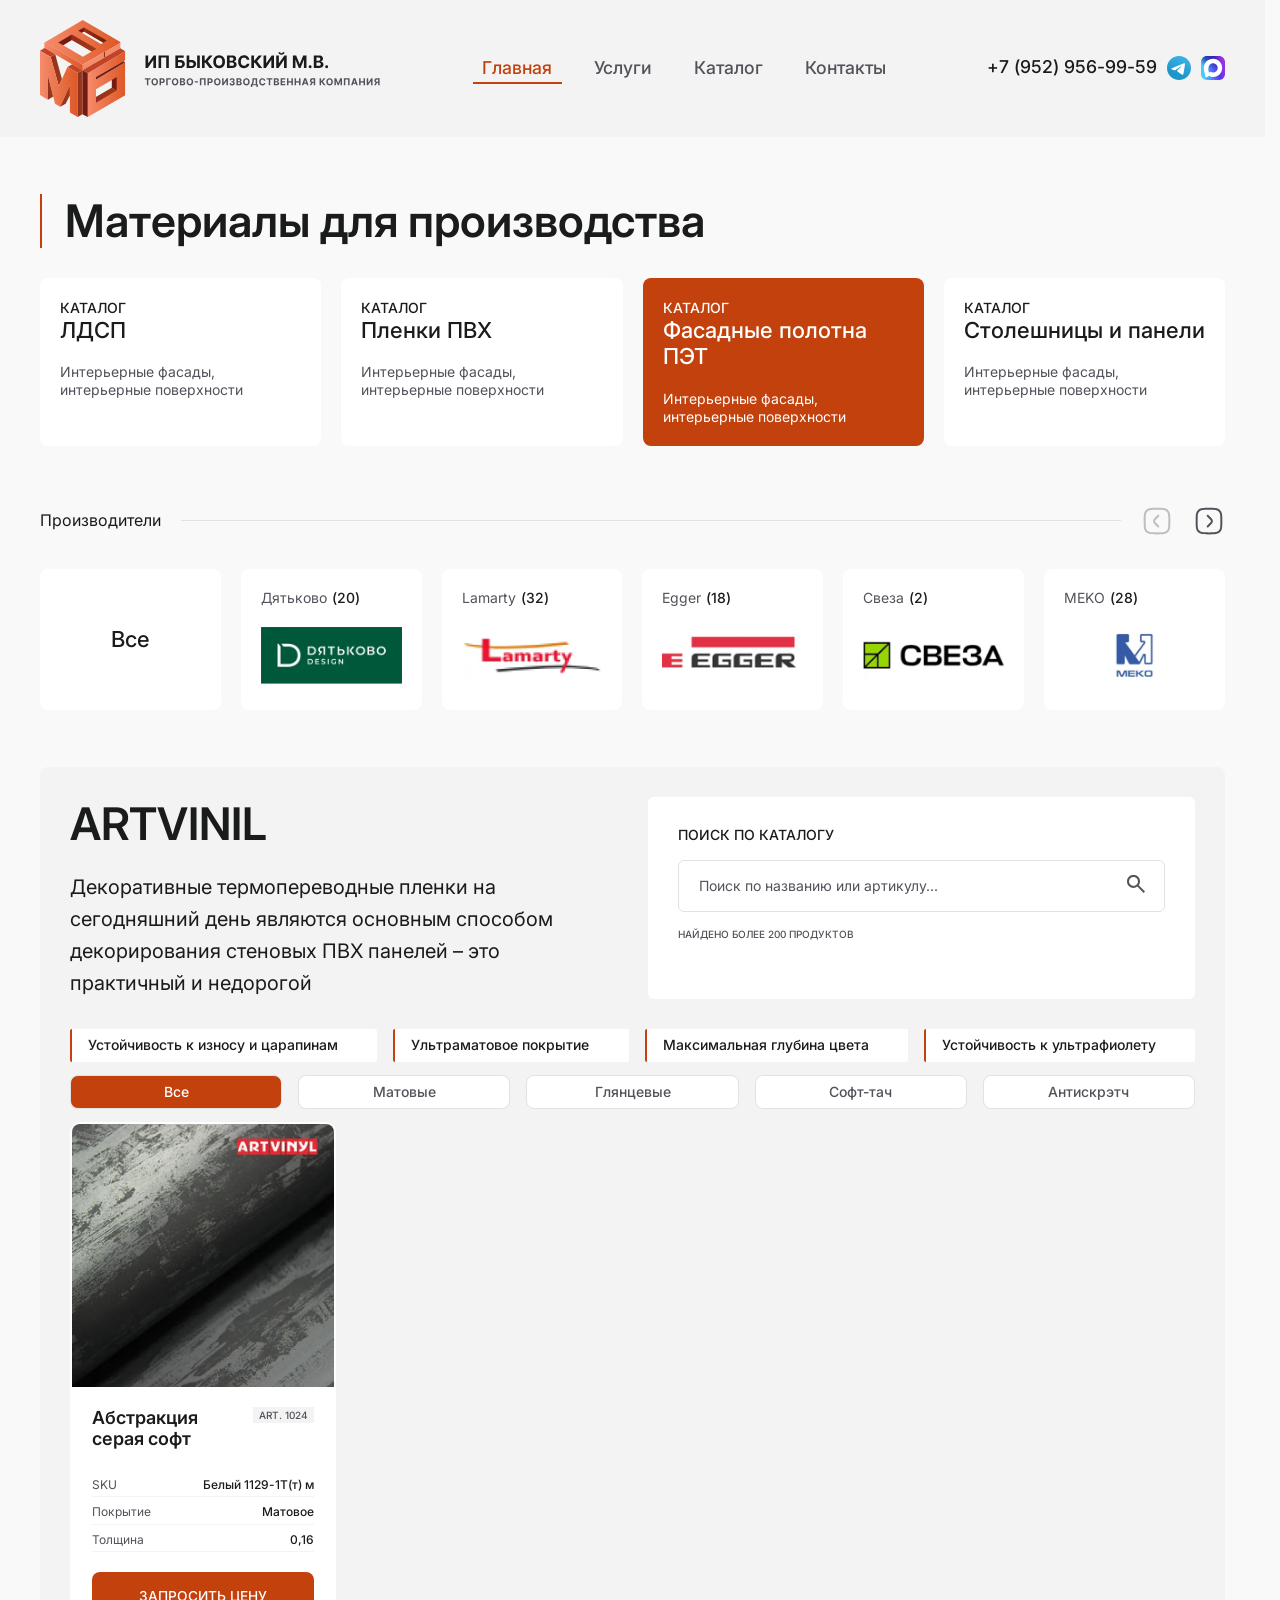
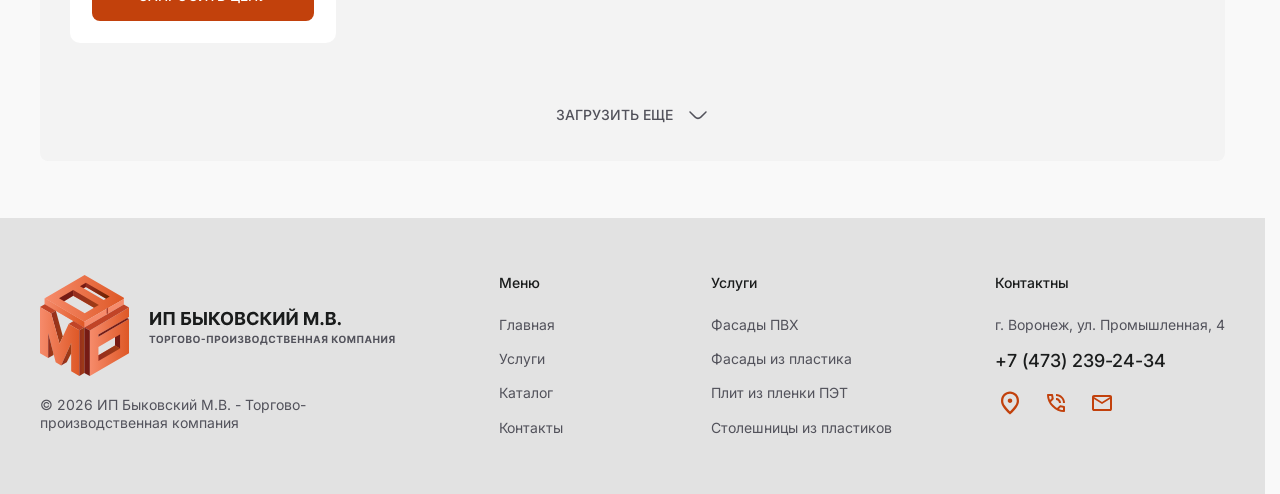
==== commit fe5a4d0c: "add last page" ====
--- a/catalog.html
+++ b/catalog.html
@@ -85,11 +85,386 @@
         <section class="catalog section-padding">
             <div class="container">
                 <div class="catalog__inner">
+                    <h2 class="catalog__title h2-text">
+                        Материалы для производства
+                    </h2>
+
                     <div class="catalog__items">
                         <div class="catalog__item">
-                            
-                        </div>
-                    </div>
+                            <div class="catalog__item-top">
+                                <span class="catalog__item-tag">
+                                    Каталог
+                                </span>
+    
+                                <h4 class="catalog__item-title">
+                                    <a href="#" class="catalog__item-link-main">
+                                        ЛДСП
+                                    </a>
+                                </h4>
+                            </div>
+
+                            <div class="catalog__item-dscr">
+                                Интерьерные фасады, интерьерные поверхности
+                            </div>
+                        </div>
+
+                        <div class="catalog__item">
+                            <div class="catalog__item-top">
+                                <span class="catalog__item-tag">
+                                    Каталог
+                                </span>
+    
+                                <h4 class="catalog__item-title">
+                                    <a href="#" class="catalog__item-link-main">
+                                        Пленки ПВХ
+                                    </a>
+                                </h4>
+                            </div>
+
+                            <div class="catalog__item-dscr">
+                                Интерьерные фасады, интерьерные поверхности
+                            </div>
+                        </div>
+
+                        <div class="catalog__item is-active">
+                            <div class="catalog__item-top">
+                                <span class="catalog__item-tag">
+                                    Каталог
+                                </span>
+    
+                                <h4 class="catalog__item-title">
+                                    <a href="#" class="catalog__item-link-main">
+                                        Фасадные полотна ПЭТ
+                                    </a>
+                                </h4>
+                            </div>
+
+                            <div class="catalog__item-dscr">
+                                Интерьерные фасады, интерьерные поверхности
+                            </div>
+                        </div>
+
+                        <div class="catalog__item">
+                            <div class="catalog__item-top">
+                                <span class="catalog__item-tag">
+                                    Каталог
+                                </span>
+    
+                                <h4 class="catalog__item-title">
+                                    <a href="#" class="catalog__item-link-main">
+                                        Столешницы и панели
+                                    </a>
+                                </h4>
+                            </div>
+
+                            <div class="catalog__item-dscr">
+                                Интерьерные фасады, интерьерные поверхности
+                            </div>
+                        </div>
+                    </div>
+                </div>
+            </div>
+        </section>
+
+        <section class="manufacturers section-padding pt-0">
+            <div class="container">
+                <div class="manufacturers__inner">
+                    <div class="manufacturers__top">
+                        <span class="manufacturers__tag-section">
+                            Производители
+                        </span>
+    
+                        <div class="manufacturers__nav-wrapper">
+                            <div class="manufacturers__nav">
+                                <button type="button" class="swiper-button-prev">
+                                    <svg width="32" height="32" viewBox="0 0 32 32" fill="none" xmlns="http://www.w3.org/2000/svg">
+                                        <path d="M18.0403 11.3741C18.4308 10.9836 18.4308 10.3504 18.0403 9.95988C17.6498 9.56936 17.0166 9.56936 16.6261 9.95988L13.1784 13.4076C11.7464 14.8395 11.7464 17.1611 13.1784 18.593L16.6261 22.0408C17.0166 22.4313 17.6498 22.4313 18.0403 22.0408C18.4308 21.6502 18.4308 21.0171 18.0403 20.6266L14.5926 17.1788C13.9417 16.528 13.9417 15.4727 14.5926 14.8218L18.0403 11.3741Z" fill="#52525B" />
+                                        <path fill-rule="evenodd" clip-rule="evenodd" d="M15.9998 2.66699C11.0152 2.66699 8.52291 2.66699 6.6665 3.73879C5.45035 4.44093 4.44045 5.45084 3.7383 6.66699C2.6665 8.5234 2.6665 11.0157 2.6665 16.0003C2.6665 20.9849 2.6665 23.4773 3.7383 25.3337C4.44044 26.5498 5.45035 27.5597 6.6665 28.2619C8.52291 29.3337 11.0152 29.3337 15.9998 29.3337C20.9845 29.3337 23.4768 29.3337 25.3332 28.2619C26.5493 27.5597 27.5592 26.5498 28.2614 25.3337C29.3332 23.4773 29.3332 20.9849 29.3332 16.0003C29.3332 11.0157 29.3332 8.5234 28.2614 6.66699C27.5592 5.45084 26.5493 4.44094 25.3332 3.73879C23.4768 2.66699 20.9845 2.66699 15.9998 2.66699ZM24.3332 26.5298C23.7601 26.8607 22.9985 27.0864 21.6591 27.2078C20.2921 27.3317 18.529 27.3337 15.9998 27.3337C13.4707 27.3337 11.7076 27.3317 10.3406 27.2078C9.00113 27.0864 8.23957 26.8607 7.6665 26.5298C6.75438 26.0032 5.99696 25.2458 5.47035 24.3337C5.13949 23.7606 4.91372 22.999 4.79231 21.6595C4.66842 20.2926 4.6665 18.5294 4.6665 16.0003C4.6665 13.4712 4.66842 11.7081 4.79231 10.3411C4.91372 9.00162 5.13949 8.24006 5.47035 7.66699C5.99696 6.75488 6.75438 5.99745 7.6665 5.47084C8.23957 5.13998 9.00113 4.9142 10.3406 4.7928C11.7076 4.66891 13.4707 4.66699 15.9998 4.66699C18.529 4.66699 20.2921 4.66891 21.6591 4.7928C22.9985 4.9142 23.7601 5.13998 24.3332 5.47084C25.2453 5.99745 26.0027 6.75488 26.5293 7.66699C26.8602 8.24006 27.086 9.00162 27.2074 10.3411C27.3313 11.7081 27.3332 13.4712 27.3332 16.0003C27.3332 18.5294 27.3313 20.2926 27.2074 21.6595C27.086 22.999 26.8602 23.7606 26.5293 24.3337C26.0027 25.2458 25.2453 26.0032 24.3332 26.5298Z" fill="#52525B" />
+                                    </svg>
+                                </button>
+    
+                                <button type="button" class="swiper-button-next">
+                                    <svg width="32" height="32" viewBox="0 0 32 32" fill="none" xmlns="http://www.w3.org/2000/svg">
+                                        <path d="M13.9594 11.3741C13.5689 10.9836 13.5689 10.3504 13.9594 9.95988C14.3499 9.56936 14.9831 9.56936 15.3736 9.95988L18.8213 13.4076C20.2533 14.8395 20.2532 17.1611 18.8213 18.593L15.3736 22.0408C14.9831 22.4313 14.3499 22.4313 13.9594 22.0408C13.5689 21.6502 13.5689 21.0171 13.9594 20.6266L17.4071 17.1788C18.058 16.528 18.058 15.4727 17.4071 14.8218L13.9594 11.3741Z" fill="#52525B" />
+                                        <path fill-rule="evenodd" clip-rule="evenodd" d="M15.9998 2.66699C20.9845 2.66699 23.4768 2.66699 25.3332 3.73879C26.5493 4.44093 27.5592 5.45084 28.2614 6.66699C29.3332 8.5234 29.3332 11.0157 29.3332 16.0003C29.3332 20.9849 29.3332 23.4773 28.2614 25.3337C27.5592 26.5498 26.5493 27.5597 25.3332 28.2619C23.4768 29.3337 20.9845 29.3337 15.9998 29.3337C11.0152 29.3337 8.52291 29.3337 6.66651 28.2619C5.45035 27.5597 4.44045 26.5498 3.7383 25.3337C2.6665 23.4773 2.6665 20.9849 2.6665 16.0003C2.6665 11.0157 2.6665 8.5234 3.7383 6.66699C4.44045 5.45084 5.45035 4.44094 6.6665 3.73879C8.52291 2.66699 11.0152 2.66699 15.9998 2.66699ZM7.6665 26.5298C8.23957 26.8607 9.00113 27.0864 10.3406 27.2078C11.7076 27.3317 13.4707 27.3337 15.9998 27.3337C18.529 27.3337 20.2921 27.3317 21.6591 27.2078C22.9985 27.0864 23.7601 26.8607 24.3332 26.5298C25.2453 26.0032 26.0027 25.2458 26.5293 24.3337C26.8602 23.7606 27.086 22.999 27.2074 21.6595C27.3313 20.2926 27.3332 18.5294 27.3332 16.0003C27.3332 13.4712 27.3313 11.7081 27.2074 10.3411C27.086 9.00162 26.8602 8.24006 26.5293 7.66699C26.0027 6.75488 25.2453 5.99745 24.3332 5.47084C23.7601 5.13998 22.9985 4.9142 21.6591 4.7928C20.2921 4.66891 18.529 4.66699 15.9998 4.66699C13.4707 4.66699 11.7076 4.66891 10.3406 4.7928C9.00113 4.9142 8.23957 5.13998 7.6665 5.47084C6.75439 5.99745 5.99696 6.75488 5.47035 7.66699C5.13949 8.24006 4.91372 9.00162 4.79232 10.3411C4.66842 11.7081 4.6665 13.4712 4.6665 16.0003C4.6665 18.5294 4.66842 20.2926 4.79232 21.6595C4.91372 22.999 5.13949 23.7606 5.47035 24.3337C5.99696 25.2458 6.75439 26.0032 7.6665 26.5298Z" fill="#52525B" />
+                                    </svg>
+                                </button>
+                            </div>
+                        </div>
+                    </div>
+
+                    <div class="swiper">
+                        <div class="swiper-wrapper">
+                            <div class="swiper-slide">
+                                <div class="manufacturers__item-all">
+                                    <div class="manufacturers__item-all-title">
+                                        <a href="#" class="manufacturers__item-link-main">
+                                            Все
+                                        </a>
+                                    </div>
+                                </div>
+                            </div>
+
+                            <div class="swiper-slide">
+                                <div class="manufacturers__item">
+                                    <div class="manufacturers__item-info">
+                                        <h5 class="manufacturers__item-name">
+                                            <a href="#" class="manufacturers__item-link-main">
+                                                Дятьково
+                                            </a>
+                                        </h5>
+
+                                        <span class="manufacturers__item-count">
+                                            (20)
+                                        </span>
+                                    </div>
+
+                                    <img src="images/manufacturers-1.webp" alt="" class="manufacturers__item-logo">
+                                </div>
+                            </div>
+
+                            <div class="swiper-slide">
+                                <div class="manufacturers__item">
+                                    <div class="manufacturers__item-info">
+                                        <h5 class="manufacturers__item-name">
+                                            <a href="#" class="manufacturers__item-link-main">
+                                                Lamarty
+                                            </a>
+                                        </h5>
+
+                                        <span class="manufacturers__item-count">
+                                            (32)
+                                        </span>
+                                    </div>
+
+                                    <img src="images/manufacturers-2.webp" alt="" class="manufacturers__item-logo">
+                                </div>
+                            </div>
+
+                            <div class="swiper-slide">
+                                <div class="manufacturers__item">
+                                    <div class="manufacturers__item-info">
+                                        <h5 class="manufacturers__item-name">
+                                            <a href="#" class="manufacturers__item-link-main">
+                                                Egger
+                                            </a>
+                                        </h5>
+
+                                        <span class="manufacturers__item-count">
+                                            (18)
+                                        </span>
+                                    </div>
+
+                                    <img src="images/manufacturers-3.webp" alt="" class="manufacturers__item-logo">
+                                </div>
+                            </div>
+
+                            <div class="swiper-slide">
+                                <div class="manufacturers__item">
+                                    <div class="manufacturers__item-info">
+                                        <h5 class="manufacturers__item-name">
+                                            <a href="#" class="manufacturers__item-link-main">
+                                                Свеза
+                                            </a>
+                                        </h5>
+
+                                        <span class="manufacturers__item-count">
+                                            (2)
+                                        </span>
+                                    </div>
+
+                                    <img src="images/manufacturers-4.webp" alt="" class="manufacturers__item-logo">
+                                </div>
+                            </div>
+
+                            <div class="swiper-slide">
+                                <div class="manufacturers__item">
+                                    <div class="manufacturers__item-info">
+                                        <h5 class="manufacturers__item-name">
+                                            <a href="#" class="manufacturers__item-link-main">
+                                                MEKO
+                                            </a>
+                                        </h5>
+
+                                        <span class="manufacturers__item-count">
+                                            (28)
+                                        </span>
+                                    </div>
+
+                                    <img src="images/manufacturers-5.webp" alt="" class="manufacturers__item-logo">
+                                </div>
+                            </div>
+
+                            <div class="swiper-slide">
+                                <div class="manufacturers__item">
+                                    <div class="manufacturers__item-info">
+                                        <h5 class="manufacturers__item-name">
+                                            <a href="#" class="manufacturers__item-link-main">
+                                                MEKO
+                                            </a>
+                                        </h5>
+
+                                        <span class="manufacturers__item-count">
+                                            (28)
+                                        </span>
+                                    </div>
+
+                                    <img src="images/manufacturers-5.webp" alt="" class="manufacturers__item-logo">
+                                </div>
+                            </div>
+                        </div>
+                    </div>
+                </div>
+            </div>
+        </section>
+
+        <section class="products section-padding pt-0">
+            <div class="container">
+                <div class="products__inner">
+                    <div class="products__top">
+                        <div class="products__info">
+                            <h2 class="products__title h2-text">
+                                ARTVINIL
+                            </h2>
+
+                            <div class="products__dscr">
+                                Декоративные термопереводные пленки на сегодняшний день являются основным способом декорирования стеновых ПВХ панелей – это практичный и недорогой
+                            </div>
+                        </div>
+    
+                        <div class="products__search">
+                            <h3 class="products__search-title">
+                                Поиск по каталогу
+                            </h3>
+
+                            <form action="/" method="get">
+                                <input type="text" name="s" placeholder="Поиск по названию или артикулу..." required>
+
+                                <button type="submit">
+                                    <svg width="18" height="18" viewBox="0 0 18 18" fill="none" xmlns="http://www.w3.org/2000/svg">
+                                        <path d="M16.6 18L10.3 11.7C9.8 12.1 9.225 12.4167 8.575 12.65C7.925 12.8833 7.23333 13 6.5 13C4.68333 13 3.14583 12.3708 1.8875 11.1125C0.629167 9.85417 0 8.31667 0 6.5C0 4.68333 0.629167 3.14583 1.8875 1.8875C3.14583 0.629167 4.68333 0 6.5 0C8.31667 0 9.85417 0.629167 11.1125 1.8875C12.3708 3.14583 13 4.68333 13 6.5C13 7.23333 12.8833 7.925 12.65 8.575C12.4167 9.225 12.1 9.8 11.7 10.3L18 16.6L16.6 18ZM6.5 11C7.75 11 8.8125 10.5625 9.6875 9.6875C10.5625 8.8125 11 7.75 11 6.5C11 5.25 10.5625 4.1875 9.6875 3.3125C8.8125 2.4375 7.75 2 6.5 2C5.25 2 4.1875 2.4375 3.3125 3.3125C2.4375 4.1875 2 5.25 2 6.5C2 7.75 2.4375 8.8125 3.3125 9.6875C4.1875 10.5625 5.25 11 6.5 11Z" fill="#52525B"/>
+                                    </svg>
+                                </button>
+                            </form>
+
+                            <div class="products__search-result">
+                                Найдено более 200 продуктов
+                            </div>
+                        </div>
+                    </div>
+
+                    <ul class="products__tags">
+                        <li>
+                            Устойчивость к износу и царапинам
+                        </li>
+
+                        <li>
+                            Ультраматовое покрытие
+                        </li>
+
+                        <li>
+                            Максимальная глубина цвета
+                        </li>
+
+                        <li>
+                            Устойчивость к ультрафиолету
+                        </li>
+                    </ul>
+
+                    <ul class="products__category">
+                        <li class="is-current">
+                            <a href="#" class="products__category-link">
+                                Все
+                            </a>
+                        </li>
+
+                        <li>
+                            <a href="#" class="products__category-link">
+                                Матовые
+                            </a>
+                        </li>
+
+                        <li>
+                            <a href="#" class="products__category-link">
+                                Глянцевые
+                            </a>
+                        </li>
+
+                        <li>
+                            <a href="#" class="products__category-link">
+                                Софт-тач
+                            </a>
+                        </li>
+
+                        <li>
+                            <a href="#" class="products__category-link">
+                                Антискрэтч
+                            </a>
+                        </li>
+                    </ul>
+
+                    <div class="products__items section-padding pt-0">
+                        <div class="products__item">
+                            <div class="products__item-img">
+                                <img src="images/product-1.webp" alt="" class="products__item-img-main">
+                            </div>
+
+                            <div class="products__item-body">
+                                <div class="products__item-body-top">
+                                    <h4 class="products__item-title">
+                                        Абстракция серая софт
+                                    </h4>
+    
+                                    <span class="products__item-number">
+                                        Art. 1024
+                                    </span>
+                                </div>
+
+                                <ul class="products__item-list">
+                                    <li>
+                                        <span>
+                                            SKU
+                                        </span>
+
+                                        <strong>
+                                            Белый 1129-1Т(т) м
+                                        </strong>
+                                    </li>
+
+                                    <li>
+                                        <span>
+                                            Покрытие
+                                        </span>
+
+                                        <strong>
+                                            Матовое
+                                        </strong>
+                                    </li>
+
+                                    <li>
+                                        <span>
+                                            Толщина
+                                        </span>
+
+                                        <strong>
+                                            0,16
+                                        </strong>
+                                    </li>
+                                </ul>
+
+                                <button type="button" class="products__item-btn btn">
+                                    Запросить цену
+                                </button>
+                            </div>
+                        </div>
+                    </div>
+
+                    <button type="button" class="products__add">
+                        Загрузить еще
+                        <svg width="24" height="24" viewBox="0 0 24 24" fill="none" xmlns="http://www.w3.org/2000/svg">
+                            <path d="M20.5063 9.60486C20.8119 9.29929 20.8329 8.78087 20.5533 8.44695C20.2737 8.11303 19.7993 8.09005 19.4937 8.39562L14.3221 13.5672C13.0466 14.8427 10.9534 14.8427 9.67791 13.5672L4.50633 8.39562C4.20075 8.09005 3.72635 8.11303 3.44671 8.44695C3.16707 8.78087 3.1881 9.29929 3.49368 9.60486L8.66526 14.7764C10.514 16.6251 13.4861 16.6251 15.3348 14.7764L20.5063 9.60486Z" fill="#52525B" />
+                        </svg>
+                    </button>
                 </div>
             </div>
         </section>
--- a/css/style.min.css
+++ b/css/style.min.css
@@ -1 +1 @@
-*,*::before,*::after{-webkit-box-sizing:border-box;box-sizing:border-box}body,h1,h2,h3,h4,h5,h6,p,ul,ol,li,figure,figcaption,blockquote,dl,dd{margin:0;padding:0}html{height:100%;scroll-behavior:smooth;scrollbar-gutter:stable}body{width:100%;min-height:100%;text-rendering:optimizeSpeed}ul,ol{list-style:none}a{text-decoration:none;color:inherit}button{cursor:pointer;padding:0;margin:0}img,picture{max-width:100%;min-width:0;display:block;-o-object-fit:cover;object-fit:cover}input,button,textarea,select{font:inherit;background-color:rgba(0,0,0,0);border:0;outline:0;color:inherit}input,textarea,button,a{-webkit-tap-highlight-color:rgba(0,0,0,0)}h1,h2,h3,h4,h5,h6{font-size:inherit;color:inherit}:root{--main-color: #C2410C;--main-dark-color: #A23A00;--black-color: #1A1C1C;--white-color: #FFFFFF;--gray-color: #52525B;--gray-bg-color: #F3F3F3;--gray-dark-bg-color: #E2E2E2;--spacing-60: clamp(40px, 32.2543352601px + 1.9267822736vw, 60px)}.section-padding{padding:clamp(40px,32.2543352601px + 1.9267822736vw,60px) 0}.section-padding.pt-0{padding-top:0}.section-padding.pb-0{padding-bottom:0}@font-face{font-family:"Inter";src:url("../fonts/Inter/Inter-VariableFont_opsz,wght.woff2");font-style:normal;font-display:swap}@font-face{font-family:"Inter";src:url("../fonts/Inter/Inter-Italic-VariableFont_opsz,wght.woff2");font-style:italic;font-display:swap}:root{--swiper-theme-color:#007aff}:host{display:block;margin-left:auto;margin-right:auto;position:relative;z-index:1}.swiper{display:block;list-style:none;margin-left:auto;margin-right:auto;overflow:hidden;padding:0;position:relative;z-index:1}.swiper-vertical>.swiper-wrapper{-webkit-box-orient:vertical;-webkit-box-direction:normal;-ms-flex-direction:column;flex-direction:column}.swiper-wrapper{-webkit-box-sizing:initial;box-sizing:initial;display:-webkit-box;display:-ms-flexbox;display:flex;height:100%;position:relative;-webkit-transition-property:-webkit-transform;transition-property:-webkit-transform;transition-property:transform;transition-property:transform, -webkit-transform;-webkit-transition-timing-function:var(--swiper-wrapper-transition-timing-function, initial);transition-timing-function:var(--swiper-wrapper-transition-timing-function, initial);width:100%;z-index:1}.swiper-android .swiper-slide,.swiper-ios .swiper-slide,.swiper-wrapper{-webkit-transform:translateZ(0);transform:translateZ(0)}.swiper-horizontal{-ms-touch-action:pan-y;touch-action:pan-y}.swiper-vertical{-ms-touch-action:pan-x;touch-action:pan-x}.swiper-slide{display:block;-ms-flex-negative:0;flex-shrink:0;height:100%;position:relative;-webkit-transition-property:-webkit-transform;transition-property:-webkit-transform;transition-property:transform;transition-property:transform, -webkit-transform;width:100%}.swiper-slide-invisible-blank{visibility:hidden}.swiper-autoheight,.swiper-autoheight .swiper-slide{height:auto}.swiper-autoheight .swiper-wrapper{-webkit-box-align:start;-ms-flex-align:start;align-items:flex-start;-webkit-transition-property:height,-webkit-transform;transition-property:height,-webkit-transform;transition-property:transform,height;transition-property:transform,height,-webkit-transform}.swiper-backface-hidden .swiper-slide{-webkit-backface-visibility:hidden;backface-visibility:hidden;-webkit-transform:translateZ(0);transform:translateZ(0)}.swiper-3d.swiper-css-mode .swiper-wrapper{-webkit-perspective:1200px;perspective:1200px}.swiper-3d .swiper-wrapper{-webkit-transform-style:preserve-3d;transform-style:preserve-3d}.swiper-3d{-webkit-perspective:1200px;perspective:1200px;.swiper-cube-shadow,.swiper-slide{-webkit-transform-style:preserve-3d;transform-style:preserve-3d}}.swiper-css-mode{>.swiper-wrapper{overflow:auto;scrollbar-width:none;-ms-overflow-style:none;&::-webkit-scrollbar{display:none}}>.swiper-wrapper>.swiper-slide{scroll-snap-align:start start}&.swiper-horizontal{>.swiper-wrapper{-ms-scroll-snap-type:x mandatory;scroll-snap-type:x mandatory}}&.swiper-vertical{>.swiper-wrapper{-ms-scroll-snap-type:y mandatory;scroll-snap-type:y mandatory}}&.swiper-free-mode{>.swiper-wrapper{-ms-scroll-snap-type:none;scroll-snap-type:none}>.swiper-wrapper>.swiper-slide{scroll-snap-align:none}}&.swiper-centered{>.swiper-wrapper:before{content:"";-ms-flex-negative:0;flex-shrink:0;-webkit-box-ordinal-group:10000;-ms-flex-order:9999;order:9999}>.swiper-wrapper>.swiper-slide{scroll-snap-align:center center;scroll-snap-stop:always}}&.swiper-centered.swiper-horizontal{>.swiper-wrapper>.swiper-slide:first-child{-webkit-margin-start:var(--swiper-centered-offset-before);margin-inline-start:var(--swiper-centered-offset-before)}>.swiper-wrapper:before{height:100%;min-height:1px;width:var(--swiper-centered-offset-after)}}&.swiper-centered.swiper-vertical{>.swiper-wrapper>.swiper-slide:first-child{-webkit-margin-before:var(--swiper-centered-offset-before);margin-block-start:var(--swiper-centered-offset-before)}>.swiper-wrapper:before{height:var(--swiper-centered-offset-after);min-width:1px;width:100%}}}.swiper-3d{.swiper-slide-shadow,.swiper-slide-shadow-bottom,.swiper-slide-shadow-left,.swiper-slide-shadow-right,.swiper-slide-shadow-top{height:100%;left:0;pointer-events:none;position:absolute;top:0;width:100%;z-index:10}.swiper-slide-shadow{background:rgba(0,0,0,.1490196078)}.swiper-slide-shadow-left{background-image:-webkit-gradient(linear, right top, left top, from(rgba(0, 0, 0, 0.5019607843)), to(rgba(0, 0, 0, 0)));background-image:linear-gradient(270deg, rgba(0, 0, 0, 0.5019607843), rgba(0, 0, 0, 0))}.swiper-slide-shadow-right{background-image:-webkit-gradient(linear, left top, right top, from(rgba(0, 0, 0, 0.5019607843)), to(rgba(0, 0, 0, 0)));background-image:linear-gradient(90deg, rgba(0, 0, 0, 0.5019607843), rgba(0, 0, 0, 0))}.swiper-slide-shadow-top{background-image:-webkit-gradient(linear, left bottom, left top, from(rgba(0, 0, 0, 0.5019607843)), to(rgba(0, 0, 0, 0)));background-image:linear-gradient(0deg, rgba(0, 0, 0, 0.5019607843), rgba(0, 0, 0, 0))}.swiper-slide-shadow-bottom{background-image:-webkit-gradient(linear, left top, left bottom, from(rgba(0, 0, 0, 0.5019607843)), to(rgba(0, 0, 0, 0)));background-image:linear-gradient(180deg, rgba(0, 0, 0, 0.5019607843), rgba(0, 0, 0, 0))}}.swiper-lazy-preloader{border:4px solid var(--swiper-preloader-color, var(--swiper-theme-color));border-radius:50%;border-top:4px solid rgba(0,0,0,0);-webkit-box-sizing:border-box;box-sizing:border-box;height:42px;left:50%;margin-left:-21px;margin-top:-21px;position:absolute;top:50%;-webkit-transform-origin:50%;-ms-transform-origin:50%;transform-origin:50%;width:42px;z-index:10}.swiper-watch-progress .swiper-slide-visible,.swiper:not(.swiper-watch-progress){.swiper-lazy-preloader{-webkit-animation:swiper-preloader-spin 1s linear infinite;animation:swiper-preloader-spin 1s linear infinite}}.swiper-lazy-preloader-white{--swiper-preloader-color:#fff}.swiper-lazy-preloader-black{--swiper-preloader-color:#000}@-webkit-keyframes swiper-preloader-spin{0%{-webkit-transform:rotate(0deg);transform:rotate(0deg)}to{-webkit-transform:rotate(1turn);transform:rotate(1turn)}}@keyframes swiper-preloader-spin{0%{-webkit-transform:rotate(0deg);transform:rotate(0deg)}to{-webkit-transform:rotate(1turn);transform:rotate(1turn)}}.swiper-virtual .swiper-slide{-webkit-backface-visibility:hidden;-webkit-transform:translateZ(0);transform:translateZ(0)}.swiper-virtual.swiper-css-mode{.swiper-wrapper:after{content:"";left:0;pointer-events:none;position:absolute;top:0}}.swiper-virtual.swiper-css-mode.swiper-horizontal{.swiper-wrapper:after{height:1px;width:var(--swiper-virtual-size)}}.swiper-virtual.swiper-css-mode.swiper-vertical{.swiper-wrapper:after{height:var(--swiper-virtual-size);width:1px}}:root{--swiper-navigation-size:44px}.swiper-button-next,.swiper-button-prev{-webkit-box-align:center;-ms-flex-align:center;align-items:center;color:var(--swiper-navigation-color, var(--swiper-theme-color));cursor:pointer;display:-webkit-box;display:-ms-flexbox;display:flex;height:var(--swiper-navigation-size);-webkit-box-pack:center;-ms-flex-pack:center;justify-content:center;position:absolute;width:var(--swiper-navigation-size);z-index:10;&.swiper-button-disabled{cursor:auto;opacity:.35;pointer-events:none}&.swiper-button-hidden{cursor:auto;opacity:0;pointer-events:none}.swiper-navigation-disabled &{display:none !important}svg{height:100%;-o-object-fit:contain;object-fit:contain;-webkit-transform-origin:center;-ms-transform-origin:center;transform-origin:center;width:100%;fill:currentColor;pointer-events:none}}.swiper-button-lock{display:none}.swiper-button-next,.swiper-button-prev{margin-top:calc(0px - var(--swiper-navigation-size)/2);top:var(--swiper-navigation-top-offset, 50%)}.swiper-button-prev{left:var(--swiper-navigation-sides-offset, 4px);right:auto;.swiper-navigation-icon{-webkit-transform:rotate(180deg);-ms-transform:rotate(180deg);transform:rotate(180deg)}}.swiper-button-next{left:auto;right:var(--swiper-navigation-sides-offset, 4px)}.swiper-horizontal{.swiper-button-next,.swiper-button-prev,~.swiper-button-next,~.swiper-button-prev{margin-left:0;margin-top:calc(0px - var(--swiper-navigation-size)/2);top:var(--swiper-navigation-top-offset, 50%)}&.swiper-rtl .swiper-button-next,&.swiper-rtl~.swiper-button-next,&~.swiper-button-prev,.swiper-button-prev{left:var(--swiper-navigation-sides-offset, 4px);right:auto}&.swiper-rtl .swiper-button-prev,&.swiper-rtl~.swiper-button-prev,&~.swiper-button-next,.swiper-button-next{left:auto;right:var(--swiper-navigation-sides-offset, 4px)}&.swiper-rtl .swiper-button-next,&.swiper-rtl~.swiper-button-next,&~.swiper-button-prev,.swiper-button-prev{.swiper-navigation-icon{-webkit-transform:rotate(180deg);-ms-transform:rotate(180deg);transform:rotate(180deg)}}&.swiper-rtl .swiper-button-prev,&.swiper-rtl~.swiper-button-prev{.swiper-navigation-icon{-webkit-transform:rotate(0deg);-ms-transform:rotate(0deg);transform:rotate(0deg)}}}.swiper-vertical{.swiper-button-next,.swiper-button-prev,~.swiper-button-next,~.swiper-button-prev{left:var(--swiper-navigation-top-offset, 50%);margin-left:calc(0px - var(--swiper-navigation-size)/2);margin-top:0;right:auto}.swiper-button-prev,~.swiper-button-prev{bottom:auto;top:var(--swiper-navigation-sides-offset, 4px);.swiper-navigation-icon{-webkit-transform:rotate(-90deg);-ms-transform:rotate(-90deg);transform:rotate(-90deg)}}.swiper-button-next,~.swiper-button-next{bottom:var(--swiper-navigation-sides-offset, 4px);top:auto;.swiper-navigation-icon{-webkit-transform:rotate(90deg);-ms-transform:rotate(90deg);transform:rotate(90deg)}}}.swiper-pagination{position:absolute;text-align:center;-webkit-transform:translateZ(0);transform:translateZ(0);-webkit-transition:opacity .3s;transition:opacity .3s;z-index:10;&.swiper-pagination-hidden{opacity:0}&.swiper-pagination-disabled,.swiper-pagination-disabled>&{display:none !important}}.swiper-horizontal>.swiper-pagination-bullets,.swiper-pagination-bullets.swiper-pagination-horizontal,.swiper-pagination-custom,.swiper-pagination-fraction{bottom:var(--swiper-pagination-bottom, 8px);left:0;top:var(--swiper-pagination-top, auto);width:100%}.swiper-pagination-bullets-dynamic{font-size:0;overflow:hidden;.swiper-pagination-bullet{position:relative;-webkit-transform:scale(0.33);-ms-transform:scale(0.33);transform:scale(0.33)}.swiper-pagination-bullet-active,.swiper-pagination-bullet-active-main{-webkit-transform:scale(1);-ms-transform:scale(1);transform:scale(1)}.swiper-pagination-bullet-active-prev{-webkit-transform:scale(0.66);-ms-transform:scale(0.66);transform:scale(0.66)}.swiper-pagination-bullet-active-prev-prev{-webkit-transform:scale(0.33);-ms-transform:scale(0.33);transform:scale(0.33)}.swiper-pagination-bullet-active-next{-webkit-transform:scale(0.66);-ms-transform:scale(0.66);transform:scale(0.66)}.swiper-pagination-bullet-active-next-next{-webkit-transform:scale(0.33);-ms-transform:scale(0.33);transform:scale(0.33)}}.swiper-pagination-bullet{background:var(--swiper-pagination-bullet-inactive-color, #000);border-radius:var(--swiper-pagination-bullet-border-radius, 50%);display:inline-block;height:var(--swiper-pagination-bullet-height, var(--swiper-pagination-bullet-size, 8px));opacity:var(--swiper-pagination-bullet-inactive-opacity, 0.2);width:var(--swiper-pagination-bullet-width, var(--swiper-pagination-bullet-size, 8px));button&{-webkit-appearance:none;-moz-appearance:none;appearance:none;border:none;-webkit-box-shadow:none;box-shadow:none;margin:0;padding:0}.swiper-pagination-clickable &{cursor:pointer}&:only-child{display:none !important}}.swiper-pagination-bullet-active{background:var(--swiper-pagination-color, var(--swiper-theme-color));opacity:var(--swiper-pagination-bullet-opacity, 1)}.swiper-pagination-vertical.swiper-pagination-bullets,.swiper-vertical>.swiper-pagination-bullets{left:var(--swiper-pagination-left, auto);right:var(--swiper-pagination-right, 8px);top:50%;-webkit-transform:translate3d(0, -50%, 0);transform:translate3d(0, -50%, 0);.swiper-pagination-bullet{display:block;margin:var(--swiper-pagination-bullet-vertical-gap, 6px) 0}&.swiper-pagination-bullets-dynamic{top:50%;-webkit-transform:translateY(-50%);-ms-transform:translateY(-50%);transform:translateY(-50%);width:8px;.swiper-pagination-bullet{display:inline-block;-webkit-transition:top .2s,-webkit-transform .2s;transition:top .2s,-webkit-transform .2s;transition:transform .2s,top .2s;transition:transform .2s,top .2s,-webkit-transform .2s}}}.swiper-horizontal>.swiper-pagination-bullets,.swiper-pagination-horizontal.swiper-pagination-bullets{.swiper-pagination-bullet{margin:0 var(--swiper-pagination-bullet-horizontal-gap, 4px)}&.swiper-pagination-bullets-dynamic{left:50%;-webkit-transform:translateX(-50%);-ms-transform:translateX(-50%);transform:translateX(-50%);white-space:nowrap;.swiper-pagination-bullet{-webkit-transition:left .2s,-webkit-transform .2s;transition:left .2s,-webkit-transform .2s;transition:transform .2s,left .2s;transition:transform .2s,left .2s,-webkit-transform .2s}}}.swiper-horizontal.swiper-rtl>.swiper-pagination-bullets-dynamic .swiper-pagination-bullet{-webkit-transition:right .2s,-webkit-transform .2s;transition:right .2s,-webkit-transform .2s;transition:transform .2s,right .2s;transition:transform .2s,right .2s,-webkit-transform .2s}.swiper-pagination-fraction{color:var(--swiper-pagination-fraction-color, inherit)}.swiper-pagination-progressbar{background:var(--swiper-pagination-progressbar-bg-color, rgba(0, 0, 0, 0.2509803922));position:absolute;.swiper-pagination-progressbar-fill{background:var(--swiper-pagination-color, var(--swiper-theme-color));height:100%;left:0;position:absolute;top:0;-webkit-transform:scale(0);-ms-transform:scale(0);transform:scale(0);-webkit-transform-origin:left top;-ms-transform-origin:left top;transform-origin:left top;width:100%}.swiper-rtl & .swiper-pagination-progressbar-fill{-webkit-transform-origin:right top;-ms-transform-origin:right top;transform-origin:right top}&.swiper-pagination-horizontal,&.swiper-pagination-vertical.swiper-pagination-progressbar-opposite,.swiper-horizontal>&,.swiper-vertical>&.swiper-pagination-progressbar-opposite{height:var(--swiper-pagination-progressbar-size, 4px);left:0;top:0;width:100%}&.swiper-pagination-horizontal.swiper-pagination-progressbar-opposite,&.swiper-pagination-vertical,.swiper-horizontal>&.swiper-pagination-progressbar-opposite,.swiper-vertical>&{height:100%;left:0;top:0;width:var(--swiper-pagination-progressbar-size, 4px)}}.swiper-pagination-lock{display:none}.swiper-scrollbar{background:var(--swiper-scrollbar-bg-color, rgba(0, 0, 0, 0.1019607843));border-radius:var(--swiper-scrollbar-border-radius, 10px);position:relative;-ms-touch-action:none;touch-action:none;&.swiper-scrollbar-disabled,.swiper-scrollbar-disabled>&{display:none !important}&.swiper-scrollbar-horizontal,.swiper-horizontal>&{bottom:var(--swiper-scrollbar-bottom, 4px);height:var(--swiper-scrollbar-size, 4px);left:var(--swiper-scrollbar-sides-offset, 1%);position:absolute;top:var(--swiper-scrollbar-top, auto);width:calc(100% - var(--swiper-scrollbar-sides-offset, 1%)*2);z-index:50}&.swiper-scrollbar-vertical,.swiper-vertical>&{height:calc(100% - var(--swiper-scrollbar-sides-offset, 1%)*2);left:var(--swiper-scrollbar-left, auto);position:absolute;right:var(--swiper-scrollbar-right, 4px);top:var(--swiper-scrollbar-sides-offset, 1%);width:var(--swiper-scrollbar-size, 4px);z-index:50}}.swiper-scrollbar-drag{background:var(--swiper-scrollbar-drag-bg-color, rgba(0, 0, 0, 0.5019607843));border-radius:var(--swiper-scrollbar-border-radius, 10px);height:100%;left:0;position:relative;top:0;width:100%}.swiper-scrollbar-cursor-drag{cursor:move}.swiper-scrollbar-lock{display:none}.swiper-zoom-container{-webkit-box-align:center;-ms-flex-align:center;align-items:center;display:-webkit-box;display:-ms-flexbox;display:flex;height:100%;-webkit-box-pack:center;-ms-flex-pack:center;justify-content:center;text-align:center;width:100%;>canvas,>img,>svg{max-height:100%;max-width:100%;-o-object-fit:contain;object-fit:contain}}.swiper-slide-zoomed{cursor:move;-ms-touch-action:none;touch-action:none}.swiper .swiper-notification{left:0;opacity:0;pointer-events:none;position:absolute;top:0;z-index:-1000}.swiper-free-mode>.swiper-wrapper{margin:0 auto;-webkit-transition-timing-function:ease-out;transition-timing-function:ease-out}.swiper-grid>.swiper-wrapper{-ms-flex-wrap:wrap;flex-wrap:wrap}.swiper-grid-column>.swiper-wrapper{-webkit-box-orient:vertical;-webkit-box-direction:normal;-ms-flex-direction:column;flex-direction:column;-ms-flex-wrap:wrap;flex-wrap:wrap}.swiper-fade{&.swiper-free-mode{.swiper-slide{-webkit-transition-timing-function:ease-out;transition-timing-function:ease-out}}.swiper-slide{pointer-events:none;-webkit-transition-property:opacity;transition-property:opacity;.swiper-slide{pointer-events:none}}.swiper-slide-active{pointer-events:auto;& .swiper-slide-active{pointer-events:auto}}}.swiper.swiper-cube{overflow:visible}.swiper-cube{.swiper-slide{-webkit-backface-visibility:hidden;backface-visibility:hidden;height:100%;pointer-events:none;-webkit-transform-origin:0 0;-ms-transform-origin:0 0;transform-origin:0 0;visibility:hidden;width:100%;z-index:1;.swiper-slide{pointer-events:none}}&.swiper-rtl .swiper-slide{-webkit-transform-origin:100% 0;-ms-transform-origin:100% 0;transform-origin:100% 0}.swiper-slide-active{&,& .swiper-slide-active{pointer-events:auto}}.swiper-slide-active,.swiper-slide-next,.swiper-slide-prev{pointer-events:auto;visibility:visible}.swiper-cube-shadow{bottom:0;height:100%;left:0;opacity:.6;position:absolute;width:100%;z-index:0;&:before{background:#000;bottom:0;content:"";-webkit-filter:blur(50px);filter:blur(50px);left:0;position:absolute;right:0;top:0}}}.swiper-cube{.swiper-slide-next+.swiper-slide{pointer-events:auto;visibility:visible}}.swiper-cube{.swiper-slide-shadow-cube.swiper-slide-shadow-bottom,.swiper-slide-shadow-cube.swiper-slide-shadow-left,.swiper-slide-shadow-cube.swiper-slide-shadow-right,.swiper-slide-shadow-cube.swiper-slide-shadow-top{-webkit-backface-visibility:hidden;backface-visibility:hidden;z-index:0}}.swiper.swiper-flip{overflow:visible}.swiper-flip{.swiper-slide{-webkit-backface-visibility:hidden;backface-visibility:hidden;pointer-events:none;z-index:1;.swiper-slide{pointer-events:none}}.swiper-slide-active{&,& .swiper-slide-active{pointer-events:auto}}}.swiper-flip{.swiper-slide-shadow-flip.swiper-slide-shadow-bottom,.swiper-slide-shadow-flip.swiper-slide-shadow-left,.swiper-slide-shadow-flip.swiper-slide-shadow-right,.swiper-slide-shadow-flip.swiper-slide-shadow-top{-webkit-backface-visibility:hidden;backface-visibility:hidden;z-index:0}}.swiper-creative{.swiper-slide{-webkit-backface-visibility:hidden;backface-visibility:hidden;overflow:hidden;-webkit-transition-property:opacity,height,-webkit-transform;transition-property:opacity,height,-webkit-transform;transition-property:transform,opacity,height;transition-property:transform,opacity,height,-webkit-transform}}.swiper.swiper-cards{overflow:visible}.swiper-cards{.swiper-slide{-webkit-backface-visibility:hidden;backface-visibility:hidden;overflow:hidden;-webkit-transform-origin:center bottom;-ms-transform-origin:center bottom;transform-origin:center bottom}}body{background:#f9f9f9;font-family:"Inter";line-height:1.2;color:var(--black-color)}body.is-locked{overflow:hidden}html,body{height:100%;min-height:100%;display:-webkit-box;display:-ms-flexbox;display:flex;-webkit-box-orient:vertical;-webkit-box-direction:normal;-ms-flex-direction:column;flex-direction:column}main{-webkit-box-flex:1;-ms-flex:1 1 auto;flex:1 1 auto}.container{max-width:1410px;width:100%;margin:0 auto;padding:0 60px}@media(max-width: 1280px){.container{padding:0 40px}}@media(max-width: 600px){.container{padding:0 20px}}.swiper-slide{height:auto}.header{padding:20px 0;background:var(--gray-bg-color)}@media(max-width: 600px){.header{padding:12px 0}}.header__inner{display:-webkit-box;display:-ms-flexbox;display:flex;-webkit-box-pack:justify;-ms-flex-pack:justify;justify-content:space-between;-webkit-box-align:center;-ms-flex-align:center;align-items:center;gap:20px}.header__logo{width:clamp(261px,224.2080924855px + 9.1522157996vw,356px)}@media(max-width: 1270px){.header__menu{display:none}}.header__menu ul{display:-webkit-box;display:-ms-flexbox;display:flex;gap:clamp(18px,15.676300578px + 0.5780346821vw,24px)}.header__menu ul li.current-menu-item>a{color:var(--main-color);border-color:var(--main-color)}.header__menu ul a{display:block;padding:clamp(2px,1.225433526px + 0.1926782274vw,4px) clamp(6px,4.450867052px + 0.3853564547vw,10px);-webkit-transition:.3s ease;transition:.3s ease;border-bottom:2px solid rgba(0,0,0,0);font-weight:500;font-size:clamp(16px,15.225433526px + 0.1926782274vw,18px);color:var(--gray-color)}@media(any-hover: hover){.header__menu ul a:hover{color:var(--main-color)}}.header__info{display:-webkit-box;display:-ms-flexbox;display:flex;gap:10px}@media(max-width: 1270px){.header__info{margin-left:auto}}@media(max-width: 700px){.header__info{display:none}}.header__call{font-weight:500;font-size:clamp(16px,15.225433526px + 0.1926782274vw,18px);white-space:nowrap}.header__messenger{display:-webkit-box;display:-ms-flexbox;display:flex;gap:10px}.header__messenger img{-ms-flex-negative:0;flex-shrink:0;width:24px;aspect-ratio:4/4}.header__menu-btn{display:none}@media(max-width: 1270px){.header__menu-btn{display:block}}.footer{background:var(--gray-dark-bg-color)}.footer__inner{display:-webkit-box;display:-ms-flexbox;display:flex;-webkit-box-pack:justify;-ms-flex-pack:justify;justify-content:space-between;-webkit-box-align:start;-ms-flex-align:start;align-items:flex-start;gap:30px}@media(max-width: 1000px){.footer__inner{-webkit-box-orient:vertical;-webkit-box-direction:normal;-ms-flex-direction:column;flex-direction:column;-webkit-box-align:stretch;-ms-flex-align:stretch;align-items:stretch}}.footer__logo{max-width:356px;width:100%;display:-webkit-box;display:-ms-flexbox;display:flex;-webkit-box-orient:vertical;-webkit-box-direction:normal;-ms-flex-direction:column;flex-direction:column;-webkit-box-align:start;-ms-flex-align:start;align-items:flex-start;gap:20px}.footer__about{font-size:14px;line-height:1.3;color:var(--gray-color)}.footer__menu{display:grid;grid-template-columns:repeat(2, minmax(auto, 1fr));gap:clamp(20px,15.3526011561px + 1.1560693642vw,32px)}.footer__menu-item-title{margin-bottom:24px;font-weight:500;font-size:14px}.footer__menu-item ul{display:-webkit-box;display:-ms-flexbox;display:flex;-webkit-box-orient:vertical;-webkit-box-direction:normal;-ms-flex-direction:column;flex-direction:column;-webkit-box-align:start;-ms-flex-align:start;align-items:flex-start;gap:16px;font-size:14px;line-height:1.3;color:var(--gray-color)}.footer__menu-item ul a{-webkit-transition:.3s ease;transition:.3s ease}@media(any-hover: hover){.footer__menu-item ul a:hover{color:var(--main-color);text-decoration:underline}}.footer__contacts-title{margin-bottom:24px;font-weight:500;font-size:14px}.footer__contacts-body{display:-webkit-box;display:-ms-flexbox;display:flex;-webkit-box-orient:vertical;-webkit-box-direction:normal;-ms-flex-direction:column;flex-direction:column;-webkit-box-align:start;-ms-flex-align:start;align-items:flex-start;gap:16px}.footer__contacts-nav{display:-webkit-box;display:-ms-flexbox;display:flex;-ms-flex-wrap:wrap;flex-wrap:wrap;gap:16px}.footer__contacts-nav img{width:30px}.footer__address{font-size:14px;line-height:1.3;color:var(--gray-color)}.footer__call{-webkit-transition:.3s ease;transition:.3s ease;font-weight:500;font-size:18px}@media(any-hover: hover){.footer__call:hover{color:var(--main-color);text-decoration:underline}}.h2-text{font-weight:600;font-size:clamp(28px,20.2543352601px + 1.9267822736vw,48px)}.h2-text strong{color:var(--main-color);font-weight:inherit}.h3-text{font-weight:600;font-size:28px;text-transform:uppercase}.h4-text{font-weight:500;font-size:22px}.btn{border-radius:8px;padding:16px 32px;background:var(--main-color);display:-webkit-box;display:-ms-flexbox;display:flex;-webkit-box-pack:center;-ms-flex-pack:center;justify-content:center;-webkit-box-align:center;-ms-flex-align:center;align-items:center;gap:clamp(8px,6.450867052px + 0.3853564547vw,12px);-webkit-transition:.3s ease;transition:.3s ease;font-weight:500;font-size:clamp(12px,11.225433526px + 0.1926782274vw,14px);text-transform:uppercase;text-align:center;color:var(--white-color)}@media(any-hover: hover){.btn:hover{background:var(--main-dark-color)}}.btn svg{-ms-flex-negative:0;flex-shrink:0}.swiper-button-prev,.swiper-button-next{all:unset;cursor:pointer}@media(any-hover: hover){.swiper-button-prev:hover svg path,.swiper-button-next:hover svg path{fill:var(--main-color)}}.swiper-button-prev svg *,.swiper-button-next svg *{-webkit-transition:.3s ease;transition:.3s ease}.hero__inner{display:-webkit-box;display:-ms-flexbox;display:flex;gap:20px}.hero__main{position:relative;-webkit-box-flex:1;-ms-flex:1 1 100%;flex:1 1 100%}.hero__main img{border-radius:8px}.hero__content{position:absolute;bottom:0;left:0;max-width:100%;padding:30px;display:-webkit-box;display:-ms-flexbox;display:flex;-webkit-box-orient:vertical;-webkit-box-direction:normal;-ms-flex-direction:column;flex-direction:column;-webkit-box-align:start;-ms-flex-align:start;align-items:flex-start;gap:clamp(20px,10.7052023121px + 2.3121387283vw,44px);color:var(--white-color)}.hero__dscr{opacity:.8;font-size:clamp(16px,15.225433526px + 0.1926782274vw,18px);line-height:1.3}.hero__imgs{-webkit-box-flex:1;-ms-flex:1 1 100%;flex:1 1 100%;display:-webkit-box;display:-ms-flexbox;display:flex;-ms-flex-wrap:wrap;flex-wrap:wrap;gap:20px}@media(max-width: 1000px){.hero__imgs{display:none}}.hero__imgs img{-webkit-box-flex:1;-ms-flex:1 1 calc(50% - 10px);flex:1 1 calc(50% - 10px);border-radius:8px}.services{background:var(--gray-bg-color)}.services.is-services-page{background:rgba(0,0,0,0)}.services__top{display:-webkit-box;display:-ms-flexbox;display:flex;-webkit-box-pack:justify;-ms-flex-pack:justify;justify-content:space-between;-webkit-box-align:start;-ms-flex-align:start;align-items:flex-start;gap:20px;margin-bottom:var(--spacing-60)}@media(max-width: 1000px){.services__top{-webkit-box-orient:vertical;-webkit-box-direction:normal;-ms-flex-direction:column;flex-direction:column}}@media(max-width: 600px){.services__top{gap:10px}}.services__title{padding-left:clamp(20px,18.450867052px + 0.3853564547vw,24px);border-left:2px solid var(--main-color)}.services__dscr{max-width:42%}@media(max-width: 1000px){.services__dscr{max-width:100%}}.services__items{display:-webkit-box;display:-ms-flexbox;display:flex;-ms-flex-wrap:wrap;flex-wrap:wrap;gap:20px}.services__item{-webkit-box-flex:1;-ms-flex:1 1 calc((100% - 60px)/4);flex:1 1 calc((100% - 60px)/4);position:relative;border-radius:8px;padding:20px;background:var(--white-color);display:-webkit-box;display:-ms-flexbox;display:flex;-webkit-box-orient:vertical;-webkit-box-direction:normal;-ms-flex-direction:column;flex-direction:column;-webkit-box-align:start;-ms-flex-align:start;align-items:flex-start;gap:20px}.services__item.is-current{background:var(--main-color);color:var(--white-color)}@media(any-hover: hover){.services__item:hover .services__item-btn{background:var(--main-color);color:var(--white-color)}.services__item:hover .services__item-btn svg path{fill:var(--white-color)}}@media(max-width: 1000px){.services__item{-webkit-box-flex:1;-ms-flex:1 1 calc((100% - 60px)/3);flex:1 1 calc((100% - 60px)/3)}}@media(max-width: 700px){.services__item{-webkit-box-flex:1;-ms-flex:1 1 calc((100% - 60px)/2);flex:1 1 calc((100% - 60px)/2)}}@media(max-width: 500px){.services__item{-webkit-box-flex:1;-ms-flex:1 1 100%;flex:1 1 100%}}.is-services-page .services__item{min-height:230px}.services__item-tag{color:var(--main-color)}.is-current .services__item-tag{color:var(--white-color)}.services__item-link-main::before{content:"";position:absolute;top:0;left:0;width:100%;height:100%}.services__item-dscr{font-size:14px}.is-current .services__item-dscr{color:var(--gray-dark-bg-color)}.services__item-btn{border-radius:8px;padding:7.5px 12px;display:-webkit-box;display:-ms-flexbox;display:flex;-webkit-box-align:center;-ms-flex-align:center;align-items:center;gap:12px;-webkit-transition:.3s ease;transition:.3s ease;font-weight:500;font-size:14px;text-transform:uppercase;text-align:center;color:var(--gray-color)}.services__item-btn svg{-ms-flex-negative:0;flex-shrink:0}.services__item-btn svg *{-webkit-transition:.3s ease;transition:.3s ease}.catalog-front__title{margin-bottom:var(--spacing-60);text-align:center}.catalog-front__items{display:-webkit-box;display:-ms-flexbox;display:flex;-ms-flex-wrap:wrap;flex-wrap:wrap;gap:20px}.catalog-front__item{-webkit-box-flex:1;-ms-flex:1 1 calc((100% - 60px)/4);flex:1 1 calc((100% - 60px)/4);position:relative;border-radius:8px;overflow:hidden;height:271px}@media(max-width: 1000px){.catalog-front__item{-webkit-box-flex:1;-ms-flex:1 1 calc((100% - 60px)/3);flex:1 1 calc((100% - 60px)/3)}}@media(max-width: 700px){.catalog-front__item{-webkit-box-flex:1;-ms-flex:1 1 calc((100% - 60px)/2);flex:1 1 calc((100% - 60px)/2)}}@media(max-width: 500px){.catalog-front__item{-webkit-box-flex:1;-ms-flex:1 1 100%;flex:1 1 100%}}.catalog-front__item-body{position:absolute;top:0;left:0;width:100%;height:100%;padding:20px;color:var(--white-color)}.catalog-front__item-link-main::before{content:"";position:absolute;top:0;left:0;width:100%;height:100%}.catalog-front__item-img{width:100%;height:100%}@media(max-width: 600px){.about-us{padding-top:0;padding-bottom:0}}.about-us__title{font-weight:600;font-size:48px}.about-us__title strong{display:block;margin-top:10px;font-size:clamp(28px,20.2543352601px + 1.9267822736vw,48px);font-weight:inherit;color:var(--main-color)}.about-us__inner{display:-webkit-box;display:-ms-flexbox;display:flex;gap:20px}@media(max-width: 1000px){.about-us__inner{-webkit-box-orient:vertical;-webkit-box-direction:normal;-ms-flex-direction:column;flex-direction:column;gap:40px}}.about-us__body{-webkit-box-flex:1;-ms-flex:1 1 100%;flex:1 1 100%;display:-webkit-box;display:-ms-flexbox;display:flex;-webkit-box-orient:vertical;-webkit-box-direction:normal;-ms-flex-direction:column;flex-direction:column;-webkit-box-align:start;-ms-flex-align:start;align-items:flex-start;gap:20px}.about-us__dscr{max-width:546px;display:-webkit-box;display:-ms-flexbox;display:flex;-webkit-box-orient:vertical;-webkit-box-direction:normal;-ms-flex-direction:column;flex-direction:column;-webkit-box-align:start;-ms-flex-align:start;align-items:flex-start;gap:20px;line-height:1.3;color:var(--gray-color)}.about-us__benefits{margin-top:auto;display:-webkit-box;display:-ms-flexbox;display:flex;-ms-flex-wrap:wrap;flex-wrap:wrap;gap:60px}.about-us__benefits-item-title{font-weight:600;font-size:36px;text-transform:uppercase;color:var(--main-color)}.about-us__benefits-item-dscr{font-size:14px;color:var(--gray-color)}.about-us__items{-webkit-box-flex:1;-ms-flex:1 1 100%;flex:1 1 100%;display:-webkit-box;display:-ms-flexbox;display:flex;-ms-flex-wrap:wrap;flex-wrap:wrap;gap:20px}.about-us__item{-webkit-box-flex:1;-ms-flex:1 1 calc((100% - 20px)/2);flex:1 1 calc((100% - 20px)/2);min-height:234px;overflow:hidden;border-radius:8px 0 0 8px;background:var(--gray-bg-color);padding:20px;border-left:2px solid var(--main-color);display:-webkit-box;display:-ms-flexbox;display:flex;-webkit-box-orient:vertical;-webkit-box-direction:normal;-ms-flex-direction:column;flex-direction:column;-webkit-box-align:start;-ms-flex-align:start;align-items:flex-start;gap:20px}@media(max-width: 500px){.about-us__item{-webkit-box-flex:1;-ms-flex:1 1 100%;flex:1 1 100%}}.about-us__item-icon{width:34px}.about-us__item-dscr{font-size:14px;line-height:1.3;color:var(--gray-color)}.office-gallery__title{margin-bottom:var(--spacing-60)}.office-gallery__inner{display:-webkit-box;display:-ms-flexbox;display:flex;gap:20px}@media(max-width: 1000px){.office-gallery__inner{-webkit-box-orient:vertical;-webkit-box-direction:normal;-ms-flex-direction:column;flex-direction:column}}.office-gallery__img-main{position:relative;-webkit-box-flex:1;-ms-flex:1 1 100%;flex:1 1 100%}.office-gallery__img-main img{border-radius:8px;height:100%}.office-gallery__imgs{-webkit-box-flex:1;-ms-flex:1 1 100%;flex:1 1 100%;display:-webkit-box;display:-ms-flexbox;display:flex;-ms-flex-wrap:wrap;flex-wrap:wrap;gap:20px}.office-gallery__imgs img{-webkit-box-flex:1;-ms-flex:1 1 calc(50% - 10px);flex:1 1 calc(50% - 10px);border-radius:8px}@media(max-width: 1000px){.contacts{padding:0;background:var(--gray-bg-color)}}.contacts__inner{background:var(--gray-bg-color);border-radius:8px;padding-left:60px;padding-right:60px;display:-webkit-box;display:-ms-flexbox;display:flex;-webkit-box-pack:justify;-ms-flex-pack:justify;justify-content:space-between;gap:40px}@media(max-width: 1000px){.contacts__inner{padding:60px 0;-webkit-box-orient:vertical;-webkit-box-direction:normal;-ms-flex-direction:column;flex-direction:column}}.contacts__body{padding:68px 0;max-width:419px;width:100%}@media(max-width: 1400px){.contacts__body{padding:60px 0}}@media(max-width: 1000px){.contacts__body{padding:0;max-width:100%}}.contacts__title{margin-bottom:40px}.contacts__items{display:-webkit-box;display:-ms-flexbox;display:flex;-webkit-box-orient:vertical;-webkit-box-direction:normal;-ms-flex-direction:column;flex-direction:column;gap:20px}.contacts__item{display:-webkit-box;display:-ms-flexbox;display:flex;-webkit-box-align:start;-ms-flex-align:start;align-items:flex-start;gap:20px}.contacts__item-body{width:100%;display:-webkit-box;display:-ms-flexbox;display:flex;-webkit-box-orient:vertical;-webkit-box-direction:normal;-ms-flex-direction:column;flex-direction:column;-webkit-box-align:start;-ms-flex-align:start;align-items:flex-start;gap:10px}.contacts__item-title{font-weight:500;font-size:14px}.contacts__item-content{width:100%;font-size:14px;color:var(--gray-color)}.contacts__item-content a+a{margin-top:10px}.contacts__item-content a{display:block;-webkit-transition:.3s ease;transition:.3s ease}@media(any-hover: hover){.contacts__item-content a:hover{color:var(--main-color);text-decoration:underline}}.contacts__item-btns{display:-webkit-box;display:-ms-flexbox;display:flex;gap:10px}@media(max-width: 500px){.contacts__item-btns{-webkit-box-orient:vertical;-webkit-box-direction:normal;-ms-flex-direction:column;flex-direction:column}}.contacts__item-btn{margin:0 !important;-webkit-box-flex:1;-ms-flex:1 1 100%;flex:1 1 100%;border:1px solid #e2e2e2;border-radius:8px;padding:8px 20px;display:-webkit-box !important;display:-ms-flexbox !important;display:flex !important;-webkit-box-align:center;-ms-flex-align:center;align-items:center;-webkit-box-pack:center;-ms-flex-pack:center;justify-content:center;gap:8px;-webkit-transition:.3s ease;transition:.3s ease;font-weight:500;font-size:14px;color:var(--gray-color)}@media(any-hover: hover){.contacts__item-btn:hover{background:var(--main-color);color:var(--white-color) !important;text-decoration:none !important}.contacts__item-btn:hover svg path{fill:var(--white-color)}}.contacts__item-btn svg{width:24px;-ms-flex-negative:0;flex-shrink:0}.contacts__item-btn svg *{-webkit-transition:.3s ease;transition:.3s ease}.contacts__map{max-width:642px;width:100%;border-radius:8px;overflow:hidden}@media(max-width: 1000px){.contacts__map{max-width:100%;aspect-ratio:4/3}}.contacts__map iframe{display:block;width:100% !important;height:100% !important}.steps__title{padding-bottom:20px;border-bottom:1px solid var(--gray-dark-bg-color);margin-bottom:30px}.steps__items{display:-webkit-box;display:-ms-flexbox;display:flex;-ms-flex-wrap:wrap;flex-wrap:wrap}@media(max-width: 500px){.steps__items{gap:20px}}.steps__item{-webkit-box-flex:1;-ms-flex:1 1 25%;flex:1 1 25%;padding:32px 40px;display:-webkit-box;display:-ms-flexbox;display:flex;-webkit-box-orient:vertical;-webkit-box-direction:normal;-ms-flex-direction:column;flex-direction:column;-webkit-box-align:start;-ms-flex-align:start;align-items:flex-start;gap:10px;-webkit-transition:.3s ease;transition:.3s ease}@media(any-hover: hover){.steps__item:hover{background:var(--main-dark-color) !important}.steps__item:hover .steps__item-num{color:#b85c29}.steps__item:hover .steps__item-title,.steps__item:hover .steps__item-dscr{color:var(--white-color)}}.steps__item.is-active{background:var(--main-dark-color) !important}.steps__item.is-active .steps__item-num{color:#b85c29}.steps__item.is-active .steps__item-title,.steps__item.is-active .steps__item-dscr{color:var(--white-color)}@media(min-width: 1000px){.steps__item:nth-child(odd){background:var(--gray-bg-color)}}@media(min-width: 1000px){.steps__item:nth-child(even){background:#ebebeb}}.steps__item:first-child{border-radius:8px 0 0 8px}.steps__item:last-child{border-radius:0 8px 8px 0}@media(max-width: 1000px){.steps__item{background:var(--gray-bg-color);-webkit-box-flex:1;-ms-flex:1 1 50%;flex:1 1 50%}}@media(max-width: 500px){.steps__item{-webkit-box-flex:1;-ms-flex:1 1 100%;flex:1 1 100%;border-radius:8px}}.steps__item-num{font-weight:700;font-size:48px;line-height:1;color:var(--gray-dark-bg-color)}.steps__item-title{margin-bottom:-2px;font-weight:500;font-size:14px;text-transform:uppercase}.steps__item-dscr{font-size:14px;line-height:1.3;color:var(--gray-color)}.variations__top{margin-bottom:30px;display:-webkit-box;display:-ms-flexbox;display:flex;-webkit-box-pack:justify;-ms-flex-pack:justify;justify-content:space-between;-webkit-box-align:center;-ms-flex-align:center;align-items:center;gap:20px}@media(max-width: 600px){.variations__top{-webkit-box-orient:vertical;-webkit-box-direction:normal;-ms-flex-direction:column;flex-direction:column;-webkit-box-align:stretch;-ms-flex-align:stretch;align-items:stretch}}.variations__top-dscr{-webkit-box-flex:1;-ms-flex:1 1 auto;flex:1 1 auto;display:-webkit-box;display:-ms-flexbox;display:flex;-webkit-box-align:center;-ms-flex-align:center;align-items:center;gap:20px;line-height:1.3}.variations__top-dscr::before{content:"";-webkit-box-flex:1;-ms-flex:1 1 auto;flex:1 1 auto;height:1px;background:var(--gray-dark-bg-color)}.variations__items{display:grid;grid-template-columns:repeat(5, minmax(auto, 1fr));gap:30px}@media(max-width: 1270px){.variations__items{grid-template-columns:repeat(4, minmax(auto, 1fr))}}@media(max-width: 1000px){.variations__items{grid-template-columns:repeat(3, minmax(auto, 1fr))}}@media(max-width: 700px){.variations__items{grid-template-columns:repeat(2, minmax(auto, 1fr));gap:20px}}.variations__item{display:-webkit-box;display:-ms-flexbox;display:flex;-webkit-box-orient:vertical;-webkit-box-direction:normal;-ms-flex-direction:column;flex-direction:column;-webkit-box-align:start;-ms-flex-align:start;align-items:flex-start;gap:10px}.variations__item-img{height:311px}.variations__item-tag{font-size:10px;letter-spacing:.1em;text-transform:uppercase;color:#594138}.variations__item-title{font-weight:500;font-size:14px;text-transform:uppercase}@media(max-width: 600px){.production-gallery .container{padding-right:0}}.production-gallery__top{display:-webkit-box;display:-ms-flexbox;display:flex;-webkit-box-pack:justify;-ms-flex-pack:justify;justify-content:space-between;-webkit-box-align:center;-ms-flex-align:center;align-items:center;gap:20px;margin-bottom:30px}@media(max-width: 600px){.production-gallery__top{-webkit-box-orient:vertical;-webkit-box-direction:normal;-ms-flex-direction:column;flex-direction:column;-webkit-box-align:stretch;-ms-flex-align:stretch;align-items:stretch}}.production-gallery__nav-wrapper{-webkit-box-flex:1;-ms-flex:1 1 auto;flex:1 1 auto;display:-webkit-box;display:-ms-flexbox;display:flex;-webkit-box-align:center;-ms-flex-align:center;align-items:center;gap:20px}.production-gallery__nav-wrapper::before{content:"";-webkit-box-flex:1;-ms-flex:1 1 auto;flex:1 1 auto;height:1px;background:var(--gray-dark-bg-color)}.production-gallery__nav{display:-webkit-box;display:-ms-flexbox;display:flex;gap:20px}.about-services__tag-section{display:-webkit-box;display:-ms-flexbox;display:flex;-webkit-box-align:center;-ms-flex-align:center;align-items:center;gap:16px;margin-bottom:30px;line-height:1.3}.about-services__tag-section::before{content:"";width:48px;height:2px;background:var(--main-color)}.about-services__top{margin:20px 0 20px 0;display:-webkit-box;display:-ms-flexbox;display:flex;-webkit-box-align:start;-ms-flex-align:start;align-items:flex-start;gap:70px}@media(max-width: 800px){.about-services__top{-webkit-box-orient:vertical;-webkit-box-direction:normal;-ms-flex-direction:column;flex-direction:column;gap:30px}}.about-services__dscr{max-width:960px;font-size:20px;line-height:1.6}@media(max-width: 1280px){.about-services__dscr{font-size:18px}}.about-services__btn{-ms-flex-negative:0;flex-shrink:0}@media(max-width: 800px){.about-services__btn{width:100%}}@media(max-width: 600px){.materials .container{padding:0}}.materials__inner{padding:20px 40px;background:var(--gray-bg-color);border-radius:8px}@media(max-width: 600px){.materials__inner{padding:20px}}.materials__tag-section{display:block;margin-bottom:25px;line-height:1.3}@media(max-width: 600px){.materials__tag-section{margin-bottom:20px}}.materials__items{display:-webkit-box;display:-ms-flexbox;display:flex;-ms-flex-wrap:wrap;flex-wrap:wrap;gap:0 25px}.materials__item{-webkit-box-flex:1;-ms-flex:1 1 calc((100% - 25px)/2);flex:1 1 calc((100% - 25px)/2);padding:10px 0;display:-webkit-box;display:-ms-flexbox;display:flex;-webkit-box-align:center;-ms-flex-align:center;align-items:center;gap:40px;border-bottom:1px solid var(--gray-dark-bg-color)}@media(max-width: 1100px){.materials__item{-webkit-box-flex:1;-ms-flex:1 1 100%;flex:1 1 100%;gap:10px}}.materials__item-info{-webkit-box-flex:1;-ms-flex:1 0 200px;flex:1 0 200px;display:-webkit-box;display:-ms-flexbox;display:flex;-webkit-box-align:center;-ms-flex-align:center;align-items:center;gap:10px}@media(max-width: 600px){.materials__item-info{-webkit-box-flex:1;-ms-flex:1 0 45%;flex:1 0 45%}}.materials__item-img{width:70px}@media(max-width: 600px){.materials__item-img{width:40px}}.materials__item-title{font-weight:600;font-size:28px;text-transform:uppercase}@media(max-width: 600px){.materials__item-title{font-size:18px}}.materials__item-dscr{-webkit-box-flex:1;-ms-flex:1 1 auto;flex:1 1 auto;font-size:14px;line-height:1.3;color:var(--gray-color)}@media(max-width: 600px){.benefits-services .container{border-left:2px solid var(--main-color)}}.benefits-services__inner{padding-left:30px;border-left:2px solid var(--main-color)}@media(max-width: 600px){.benefits-services__inner{padding-left:0;border:none}}.benefits-services__title{margin-bottom:30px}@media(max-width: 600px){.benefits-services__title{margin-bottom:20px}}.benefits-services__items{display:grid;grid-template-columns:repeat(2, minmax(auto, 1fr));gap:30px}@media(max-width: 600px){.benefits-services__items{grid-template-columns:repeat(1, minmax(auto, 1fr))}}.benefits-services__item{display:-webkit-box;display:-ms-flexbox;display:flex;-webkit-box-align:center;-ms-flex-align:center;align-items:center;gap:16px}.benefits-services__item-icon{-ms-flex-negative:0;flex-shrink:0;width:24px}.benefits-services__item-body{display:-webkit-box;display:-ms-flexbox;display:flex;-webkit-box-orient:vertical;-webkit-box-direction:normal;-ms-flex-direction:column;flex-direction:column;-webkit-box-align:start;-ms-flex-align:start;align-items:flex-start;gap:5px}.benefits-services__item-title{font-weight:500;font-size:14px}.benefits-services__item-dscr{font-size:14px;line-height:1.3;color:var(--gray-color)}.materials-and-benefits .benefits-services,.materials-and-benefits .materials{padding:0}.materials-and-benefits .benefits-services .container,.materials-and-benefits .materials .container{padding:0;max-width:100%}.materials-and-benefits__inner{display:grid;grid-template-columns:repeat(2, minmax(auto, 1fr));gap:20px}@media(max-width: 1270px){.materials-and-benefits__inner{grid-template-columns:repeat(1, minmax(auto, 1fr))}}@media(max-width: 600px){.materials-and-benefits .benefits-services{width:calc(100% + 40px);margin:0 -20px}}@media(max-width: 600px){.materials-and-benefits .benefits-services__inner{padding:0 20px}}.materials-and-benefits .benefits-services__items{grid-template-columns:repeat(1, minmax(auto, 1fr))}@media(max-width: 600px){.materials-and-benefits .materials{width:calc(100% + 40px);margin:0 -20px}}.materials-and-benefits .materials__item{-webkit-box-flex:1;-ms-flex:1 1 100%;flex:1 1 100%}+*,*::before,*::after{-webkit-box-sizing:border-box;box-sizing:border-box}body,h1,h2,h3,h4,h5,h6,p,ul,ol,li,figure,figcaption,blockquote,dl,dd{margin:0;padding:0}html{height:100%;scroll-behavior:smooth;scrollbar-gutter:stable}body{width:100%;min-height:100%;text-rendering:optimizeSpeed}ul,ol{list-style:none}a{text-decoration:none;color:inherit}button{cursor:pointer;padding:0;margin:0}img,picture{max-width:100%;min-width:0;display:block;-o-object-fit:cover;object-fit:cover}input,button,textarea,select{font:inherit;background-color:rgba(0,0,0,0);border:0;outline:0;color:inherit}input,textarea,button,a{-webkit-tap-highlight-color:rgba(0,0,0,0)}h1,h2,h3,h4,h5,h6{font-size:inherit;color:inherit}:root{--main-color: #C2410C;--main-dark-color: #A23A00;--black-color: #1A1C1C;--white-color: #FFFFFF;--gray-color: #52525B;--gray-bg-color: #F3F3F3;--gray-dark-bg-color: #E2E2E2;--spacing-60: clamp(40px, 32.2543352601px + 1.9267822736vw, 60px)}.section-padding{padding:clamp(40px,32.2543352601px + 1.9267822736vw,60px) 0}.section-padding.pt-0{padding-top:0}.section-padding.pb-0{padding-bottom:0}@font-face{font-family:"Inter";src:url("../fonts/Inter/Inter-VariableFont_opsz,wght.woff2");font-style:normal;font-display:swap}@font-face{font-family:"Inter";src:url("../fonts/Inter/Inter-Italic-VariableFont_opsz,wght.woff2");font-style:italic;font-display:swap}:root{--swiper-theme-color:#007aff}:host{display:block;margin-left:auto;margin-right:auto;position:relative;z-index:1}.swiper{display:block;list-style:none;margin-left:auto;margin-right:auto;overflow:hidden;padding:0;position:relative;z-index:1}.swiper-vertical>.swiper-wrapper{-webkit-box-orient:vertical;-webkit-box-direction:normal;-ms-flex-direction:column;flex-direction:column}.swiper-wrapper{-webkit-box-sizing:initial;box-sizing:initial;display:-webkit-box;display:-ms-flexbox;display:flex;height:100%;position:relative;-webkit-transition-property:-webkit-transform;transition-property:-webkit-transform;transition-property:transform;transition-property:transform, -webkit-transform;-webkit-transition-timing-function:var(--swiper-wrapper-transition-timing-function, initial);transition-timing-function:var(--swiper-wrapper-transition-timing-function, initial);width:100%;z-index:1}.swiper-android .swiper-slide,.swiper-ios .swiper-slide,.swiper-wrapper{-webkit-transform:translateZ(0);transform:translateZ(0)}.swiper-horizontal{-ms-touch-action:pan-y;touch-action:pan-y}.swiper-vertical{-ms-touch-action:pan-x;touch-action:pan-x}.swiper-slide{display:block;-ms-flex-negative:0;flex-shrink:0;height:100%;position:relative;-webkit-transition-property:-webkit-transform;transition-property:-webkit-transform;transition-property:transform;transition-property:transform, -webkit-transform;width:100%}.swiper-slide-invisible-blank{visibility:hidden}.swiper-autoheight,.swiper-autoheight .swiper-slide{height:auto}.swiper-autoheight .swiper-wrapper{-webkit-box-align:start;-ms-flex-align:start;align-items:flex-start;-webkit-transition-property:height,-webkit-transform;transition-property:height,-webkit-transform;transition-property:transform,height;transition-property:transform,height,-webkit-transform}.swiper-backface-hidden .swiper-slide{-webkit-backface-visibility:hidden;backface-visibility:hidden;-webkit-transform:translateZ(0);transform:translateZ(0)}.swiper-3d.swiper-css-mode .swiper-wrapper{-webkit-perspective:1200px;perspective:1200px}.swiper-3d .swiper-wrapper{-webkit-transform-style:preserve-3d;transform-style:preserve-3d}.swiper-3d{-webkit-perspective:1200px;perspective:1200px;.swiper-cube-shadow,.swiper-slide{-webkit-transform-style:preserve-3d;transform-style:preserve-3d}}.swiper-css-mode{>.swiper-wrapper{overflow:auto;scrollbar-width:none;-ms-overflow-style:none;&::-webkit-scrollbar{display:none}}>.swiper-wrapper>.swiper-slide{scroll-snap-align:start start}&.swiper-horizontal{>.swiper-wrapper{-ms-scroll-snap-type:x mandatory;scroll-snap-type:x mandatory}}&.swiper-vertical{>.swiper-wrapper{-ms-scroll-snap-type:y mandatory;scroll-snap-type:y mandatory}}&.swiper-free-mode{>.swiper-wrapper{-ms-scroll-snap-type:none;scroll-snap-type:none}>.swiper-wrapper>.swiper-slide{scroll-snap-align:none}}&.swiper-centered{>.swiper-wrapper:before{content:"";-ms-flex-negative:0;flex-shrink:0;-webkit-box-ordinal-group:10000;-ms-flex-order:9999;order:9999}>.swiper-wrapper>.swiper-slide{scroll-snap-align:center center;scroll-snap-stop:always}}&.swiper-centered.swiper-horizontal{>.swiper-wrapper>.swiper-slide:first-child{-webkit-margin-start:var(--swiper-centered-offset-before);margin-inline-start:var(--swiper-centered-offset-before)}>.swiper-wrapper:before{height:100%;min-height:1px;width:var(--swiper-centered-offset-after)}}&.swiper-centered.swiper-vertical{>.swiper-wrapper>.swiper-slide:first-child{-webkit-margin-before:var(--swiper-centered-offset-before);margin-block-start:var(--swiper-centered-offset-before)}>.swiper-wrapper:before{height:var(--swiper-centered-offset-after);min-width:1px;width:100%}}}.swiper-3d{.swiper-slide-shadow,.swiper-slide-shadow-bottom,.swiper-slide-shadow-left,.swiper-slide-shadow-right,.swiper-slide-shadow-top{height:100%;left:0;pointer-events:none;position:absolute;top:0;width:100%;z-index:10}.swiper-slide-shadow{background:rgba(0,0,0,.1490196078)}.swiper-slide-shadow-left{background-image:-webkit-gradient(linear, right top, left top, from(rgba(0, 0, 0, 0.5019607843)), to(rgba(0, 0, 0, 0)));background-image:linear-gradient(270deg, rgba(0, 0, 0, 0.5019607843), rgba(0, 0, 0, 0))}.swiper-slide-shadow-right{background-image:-webkit-gradient(linear, left top, right top, from(rgba(0, 0, 0, 0.5019607843)), to(rgba(0, 0, 0, 0)));background-image:linear-gradient(90deg, rgba(0, 0, 0, 0.5019607843), rgba(0, 0, 0, 0))}.swiper-slide-shadow-top{background-image:-webkit-gradient(linear, left bottom, left top, from(rgba(0, 0, 0, 0.5019607843)), to(rgba(0, 0, 0, 0)));background-image:linear-gradient(0deg, rgba(0, 0, 0, 0.5019607843), rgba(0, 0, 0, 0))}.swiper-slide-shadow-bottom{background-image:-webkit-gradient(linear, left top, left bottom, from(rgba(0, 0, 0, 0.5019607843)), to(rgba(0, 0, 0, 0)));background-image:linear-gradient(180deg, rgba(0, 0, 0, 0.5019607843), rgba(0, 0, 0, 0))}}.swiper-lazy-preloader{border:4px solid var(--swiper-preloader-color, var(--swiper-theme-color));border-radius:50%;border-top:4px solid rgba(0,0,0,0);-webkit-box-sizing:border-box;box-sizing:border-box;height:42px;left:50%;margin-left:-21px;margin-top:-21px;position:absolute;top:50%;-webkit-transform-origin:50%;-ms-transform-origin:50%;transform-origin:50%;width:42px;z-index:10}.swiper-watch-progress .swiper-slide-visible,.swiper:not(.swiper-watch-progress){.swiper-lazy-preloader{-webkit-animation:swiper-preloader-spin 1s linear infinite;animation:swiper-preloader-spin 1s linear infinite}}.swiper-lazy-preloader-white{--swiper-preloader-color:#fff}.swiper-lazy-preloader-black{--swiper-preloader-color:#000}@-webkit-keyframes swiper-preloader-spin{0%{-webkit-transform:rotate(0deg);transform:rotate(0deg)}to{-webkit-transform:rotate(1turn);transform:rotate(1turn)}}@keyframes swiper-preloader-spin{0%{-webkit-transform:rotate(0deg);transform:rotate(0deg)}to{-webkit-transform:rotate(1turn);transform:rotate(1turn)}}.swiper-virtual .swiper-slide{-webkit-backface-visibility:hidden;-webkit-transform:translateZ(0);transform:translateZ(0)}.swiper-virtual.swiper-css-mode{.swiper-wrapper:after{content:"";left:0;pointer-events:none;position:absolute;top:0}}.swiper-virtual.swiper-css-mode.swiper-horizontal{.swiper-wrapper:after{height:1px;width:var(--swiper-virtual-size)}}.swiper-virtual.swiper-css-mode.swiper-vertical{.swiper-wrapper:after{height:var(--swiper-virtual-size);width:1px}}:root{--swiper-navigation-size:44px}.swiper-button-next,.swiper-button-prev{-webkit-box-align:center;-ms-flex-align:center;align-items:center;color:var(--swiper-navigation-color, var(--swiper-theme-color));cursor:pointer;display:-webkit-box;display:-ms-flexbox;display:flex;height:var(--swiper-navigation-size);-webkit-box-pack:center;-ms-flex-pack:center;justify-content:center;position:absolute;width:var(--swiper-navigation-size);z-index:10;&.swiper-button-disabled{cursor:auto;opacity:.35;pointer-events:none}&.swiper-button-hidden{cursor:auto;opacity:0;pointer-events:none}.swiper-navigation-disabled &{display:none !important}svg{height:100%;-o-object-fit:contain;object-fit:contain;-webkit-transform-origin:center;-ms-transform-origin:center;transform-origin:center;width:100%;fill:currentColor;pointer-events:none}}.swiper-button-lock{display:none}.swiper-button-next,.swiper-button-prev{margin-top:calc(0px - var(--swiper-navigation-size)/2);top:var(--swiper-navigation-top-offset, 50%)}.swiper-button-prev{left:var(--swiper-navigation-sides-offset, 4px);right:auto;.swiper-navigation-icon{-webkit-transform:rotate(180deg);-ms-transform:rotate(180deg);transform:rotate(180deg)}}.swiper-button-next{left:auto;right:var(--swiper-navigation-sides-offset, 4px)}.swiper-horizontal{.swiper-button-next,.swiper-button-prev,~.swiper-button-next,~.swiper-button-prev{margin-left:0;margin-top:calc(0px - var(--swiper-navigation-size)/2);top:var(--swiper-navigation-top-offset, 50%)}&.swiper-rtl .swiper-button-next,&.swiper-rtl~.swiper-button-next,&~.swiper-button-prev,.swiper-button-prev{left:var(--swiper-navigation-sides-offset, 4px);right:auto}&.swiper-rtl .swiper-button-prev,&.swiper-rtl~.swiper-button-prev,&~.swiper-button-next,.swiper-button-next{left:auto;right:var(--swiper-navigation-sides-offset, 4px)}&.swiper-rtl .swiper-button-next,&.swiper-rtl~.swiper-button-next,&~.swiper-button-prev,.swiper-button-prev{.swiper-navigation-icon{-webkit-transform:rotate(180deg);-ms-transform:rotate(180deg);transform:rotate(180deg)}}&.swiper-rtl .swiper-button-prev,&.swiper-rtl~.swiper-button-prev{.swiper-navigation-icon{-webkit-transform:rotate(0deg);-ms-transform:rotate(0deg);transform:rotate(0deg)}}}.swiper-vertical{.swiper-button-next,.swiper-button-prev,~.swiper-button-next,~.swiper-button-prev{left:var(--swiper-navigation-top-offset, 50%);margin-left:calc(0px - var(--swiper-navigation-size)/2);margin-top:0;right:auto}.swiper-button-prev,~.swiper-button-prev{bottom:auto;top:var(--swiper-navigation-sides-offset, 4px);.swiper-navigation-icon{-webkit-transform:rotate(-90deg);-ms-transform:rotate(-90deg);transform:rotate(-90deg)}}.swiper-button-next,~.swiper-button-next{bottom:var(--swiper-navigation-sides-offset, 4px);top:auto;.swiper-navigation-icon{-webkit-transform:rotate(90deg);-ms-transform:rotate(90deg);transform:rotate(90deg)}}}.swiper-pagination{position:absolute;text-align:center;-webkit-transform:translateZ(0);transform:translateZ(0);-webkit-transition:opacity .3s;transition:opacity .3s;z-index:10;&.swiper-pagination-hidden{opacity:0}&.swiper-pagination-disabled,.swiper-pagination-disabled>&{display:none !important}}.swiper-horizontal>.swiper-pagination-bullets,.swiper-pagination-bullets.swiper-pagination-horizontal,.swiper-pagination-custom,.swiper-pagination-fraction{bottom:var(--swiper-pagination-bottom, 8px);left:0;top:var(--swiper-pagination-top, auto);width:100%}.swiper-pagination-bullets-dynamic{font-size:0;overflow:hidden;.swiper-pagination-bullet{position:relative;-webkit-transform:scale(0.33);-ms-transform:scale(0.33);transform:scale(0.33)}.swiper-pagination-bullet-active,.swiper-pagination-bullet-active-main{-webkit-transform:scale(1);-ms-transform:scale(1);transform:scale(1)}.swiper-pagination-bullet-active-prev{-webkit-transform:scale(0.66);-ms-transform:scale(0.66);transform:scale(0.66)}.swiper-pagination-bullet-active-prev-prev{-webkit-transform:scale(0.33);-ms-transform:scale(0.33);transform:scale(0.33)}.swiper-pagination-bullet-active-next{-webkit-transform:scale(0.66);-ms-transform:scale(0.66);transform:scale(0.66)}.swiper-pagination-bullet-active-next-next{-webkit-transform:scale(0.33);-ms-transform:scale(0.33);transform:scale(0.33)}}.swiper-pagination-bullet{background:var(--swiper-pagination-bullet-inactive-color, #000);border-radius:var(--swiper-pagination-bullet-border-radius, 50%);display:inline-block;height:var(--swiper-pagination-bullet-height, var(--swiper-pagination-bullet-size, 8px));opacity:var(--swiper-pagination-bullet-inactive-opacity, 0.2);width:var(--swiper-pagination-bullet-width, var(--swiper-pagination-bullet-size, 8px));button&{-webkit-appearance:none;-moz-appearance:none;appearance:none;border:none;-webkit-box-shadow:none;box-shadow:none;margin:0;padding:0}.swiper-pagination-clickable &{cursor:pointer}&:only-child{display:none !important}}.swiper-pagination-bullet-active{background:var(--swiper-pagination-color, var(--swiper-theme-color));opacity:var(--swiper-pagination-bullet-opacity, 1)}.swiper-pagination-vertical.swiper-pagination-bullets,.swiper-vertical>.swiper-pagination-bullets{left:var(--swiper-pagination-left, auto);right:var(--swiper-pagination-right, 8px);top:50%;-webkit-transform:translate3d(0, -50%, 0);transform:translate3d(0, -50%, 0);.swiper-pagination-bullet{display:block;margin:var(--swiper-pagination-bullet-vertical-gap, 6px) 0}&.swiper-pagination-bullets-dynamic{top:50%;-webkit-transform:translateY(-50%);-ms-transform:translateY(-50%);transform:translateY(-50%);width:8px;.swiper-pagination-bullet{display:inline-block;-webkit-transition:top .2s,-webkit-transform .2s;transition:top .2s,-webkit-transform .2s;transition:transform .2s,top .2s;transition:transform .2s,top .2s,-webkit-transform .2s}}}.swiper-horizontal>.swiper-pagination-bullets,.swiper-pagination-horizontal.swiper-pagination-bullets{.swiper-pagination-bullet{margin:0 var(--swiper-pagination-bullet-horizontal-gap, 4px)}&.swiper-pagination-bullets-dynamic{left:50%;-webkit-transform:translateX(-50%);-ms-transform:translateX(-50%);transform:translateX(-50%);white-space:nowrap;.swiper-pagination-bullet{-webkit-transition:left .2s,-webkit-transform .2s;transition:left .2s,-webkit-transform .2s;transition:transform .2s,left .2s;transition:transform .2s,left .2s,-webkit-transform .2s}}}.swiper-horizontal.swiper-rtl>.swiper-pagination-bullets-dynamic .swiper-pagination-bullet{-webkit-transition:right .2s,-webkit-transform .2s;transition:right .2s,-webkit-transform .2s;transition:transform .2s,right .2s;transition:transform .2s,right .2s,-webkit-transform .2s}.swiper-pagination-fraction{color:var(--swiper-pagination-fraction-color, inherit)}.swiper-pagination-progressbar{background:var(--swiper-pagination-progressbar-bg-color, rgba(0, 0, 0, 0.2509803922));position:absolute;.swiper-pagination-progressbar-fill{background:var(--swiper-pagination-color, var(--swiper-theme-color));height:100%;left:0;position:absolute;top:0;-webkit-transform:scale(0);-ms-transform:scale(0);transform:scale(0);-webkit-transform-origin:left top;-ms-transform-origin:left top;transform-origin:left top;width:100%}.swiper-rtl & .swiper-pagination-progressbar-fill{-webkit-transform-origin:right top;-ms-transform-origin:right top;transform-origin:right top}&.swiper-pagination-horizontal,&.swiper-pagination-vertical.swiper-pagination-progressbar-opposite,.swiper-horizontal>&,.swiper-vertical>&.swiper-pagination-progressbar-opposite{height:var(--swiper-pagination-progressbar-size, 4px);left:0;top:0;width:100%}&.swiper-pagination-horizontal.swiper-pagination-progressbar-opposite,&.swiper-pagination-vertical,.swiper-horizontal>&.swiper-pagination-progressbar-opposite,.swiper-vertical>&{height:100%;left:0;top:0;width:var(--swiper-pagination-progressbar-size, 4px)}}.swiper-pagination-lock{display:none}.swiper-scrollbar{background:var(--swiper-scrollbar-bg-color, rgba(0, 0, 0, 0.1019607843));border-radius:var(--swiper-scrollbar-border-radius, 10px);position:relative;-ms-touch-action:none;touch-action:none;&.swiper-scrollbar-disabled,.swiper-scrollbar-disabled>&{display:none !important}&.swiper-scrollbar-horizontal,.swiper-horizontal>&{bottom:var(--swiper-scrollbar-bottom, 4px);height:var(--swiper-scrollbar-size, 4px);left:var(--swiper-scrollbar-sides-offset, 1%);position:absolute;top:var(--swiper-scrollbar-top, auto);width:calc(100% - var(--swiper-scrollbar-sides-offset, 1%)*2);z-index:50}&.swiper-scrollbar-vertical,.swiper-vertical>&{height:calc(100% - var(--swiper-scrollbar-sides-offset, 1%)*2);left:var(--swiper-scrollbar-left, auto);position:absolute;right:var(--swiper-scrollbar-right, 4px);top:var(--swiper-scrollbar-sides-offset, 1%);width:var(--swiper-scrollbar-size, 4px);z-index:50}}.swiper-scrollbar-drag{background:var(--swiper-scrollbar-drag-bg-color, rgba(0, 0, 0, 0.5019607843));border-radius:var(--swiper-scrollbar-border-radius, 10px);height:100%;left:0;position:relative;top:0;width:100%}.swiper-scrollbar-cursor-drag{cursor:move}.swiper-scrollbar-lock{display:none}.swiper-zoom-container{-webkit-box-align:center;-ms-flex-align:center;align-items:center;display:-webkit-box;display:-ms-flexbox;display:flex;height:100%;-webkit-box-pack:center;-ms-flex-pack:center;justify-content:center;text-align:center;width:100%;>canvas,>img,>svg{max-height:100%;max-width:100%;-o-object-fit:contain;object-fit:contain}}.swiper-slide-zoomed{cursor:move;-ms-touch-action:none;touch-action:none}.swiper .swiper-notification{left:0;opacity:0;pointer-events:none;position:absolute;top:0;z-index:-1000}.swiper-free-mode>.swiper-wrapper{margin:0 auto;-webkit-transition-timing-function:ease-out;transition-timing-function:ease-out}.swiper-grid>.swiper-wrapper{-ms-flex-wrap:wrap;flex-wrap:wrap}.swiper-grid-column>.swiper-wrapper{-webkit-box-orient:vertical;-webkit-box-direction:normal;-ms-flex-direction:column;flex-direction:column;-ms-flex-wrap:wrap;flex-wrap:wrap}.swiper-fade{&.swiper-free-mode{.swiper-slide{-webkit-transition-timing-function:ease-out;transition-timing-function:ease-out}}.swiper-slide{pointer-events:none;-webkit-transition-property:opacity;transition-property:opacity;.swiper-slide{pointer-events:none}}.swiper-slide-active{pointer-events:auto;& .swiper-slide-active{pointer-events:auto}}}.swiper.swiper-cube{overflow:visible}.swiper-cube{.swiper-slide{-webkit-backface-visibility:hidden;backface-visibility:hidden;height:100%;pointer-events:none;-webkit-transform-origin:0 0;-ms-transform-origin:0 0;transform-origin:0 0;visibility:hidden;width:100%;z-index:1;.swiper-slide{pointer-events:none}}&.swiper-rtl .swiper-slide{-webkit-transform-origin:100% 0;-ms-transform-origin:100% 0;transform-origin:100% 0}.swiper-slide-active{&,& .swiper-slide-active{pointer-events:auto}}.swiper-slide-active,.swiper-slide-next,.swiper-slide-prev{pointer-events:auto;visibility:visible}.swiper-cube-shadow{bottom:0;height:100%;left:0;opacity:.6;position:absolute;width:100%;z-index:0;&:before{background:#000;bottom:0;content:"";-webkit-filter:blur(50px);filter:blur(50px);left:0;position:absolute;right:0;top:0}}}.swiper-cube{.swiper-slide-next+.swiper-slide{pointer-events:auto;visibility:visible}}.swiper-cube{.swiper-slide-shadow-cube.swiper-slide-shadow-bottom,.swiper-slide-shadow-cube.swiper-slide-shadow-left,.swiper-slide-shadow-cube.swiper-slide-shadow-right,.swiper-slide-shadow-cube.swiper-slide-shadow-top{-webkit-backface-visibility:hidden;backface-visibility:hidden;z-index:0}}.swiper.swiper-flip{overflow:visible}.swiper-flip{.swiper-slide{-webkit-backface-visibility:hidden;backface-visibility:hidden;pointer-events:none;z-index:1;.swiper-slide{pointer-events:none}}.swiper-slide-active{&,& .swiper-slide-active{pointer-events:auto}}}.swiper-flip{.swiper-slide-shadow-flip.swiper-slide-shadow-bottom,.swiper-slide-shadow-flip.swiper-slide-shadow-left,.swiper-slide-shadow-flip.swiper-slide-shadow-right,.swiper-slide-shadow-flip.swiper-slide-shadow-top{-webkit-backface-visibility:hidden;backface-visibility:hidden;z-index:0}}.swiper-creative{.swiper-slide{-webkit-backface-visibility:hidden;backface-visibility:hidden;overflow:hidden;-webkit-transition-property:opacity,height,-webkit-transform;transition-property:opacity,height,-webkit-transform;transition-property:transform,opacity,height;transition-property:transform,opacity,height,-webkit-transform}}.swiper.swiper-cards{overflow:visible}.swiper-cards{.swiper-slide{-webkit-backface-visibility:hidden;backface-visibility:hidden;overflow:hidden;-webkit-transform-origin:center bottom;-ms-transform-origin:center bottom;transform-origin:center bottom}}body{background:#f9f9f9;font-family:"Inter";line-height:1.2;color:var(--black-color)}body.is-locked{overflow:hidden}html,body{height:100%;min-height:100%;display:-webkit-box;display:-ms-flexbox;display:flex;-webkit-box-orient:vertical;-webkit-box-direction:normal;-ms-flex-direction:column;flex-direction:column}main{-webkit-box-flex:1;-ms-flex:1 1 auto;flex:1 1 auto}.container{max-width:1410px;width:100%;margin:0 auto;padding:0 60px}@media(max-width: 1280px){.container{padding:0 40px}}@media(max-width: 600px){.container{padding:0 20px}}.swiper-slide{height:auto}.header{padding:20px 0;background:var(--gray-bg-color)}@media(max-width: 600px){.header{padding:12px 0}}.header__inner{display:-webkit-box;display:-ms-flexbox;display:flex;-webkit-box-pack:justify;-ms-flex-pack:justify;justify-content:space-between;-webkit-box-align:center;-ms-flex-align:center;align-items:center;gap:20px}.header__logo{width:clamp(261px,224.2080924855px + 9.1522157996vw,356px)}@media(max-width: 1270px){.header__menu{display:none}}.header__menu ul{display:-webkit-box;display:-ms-flexbox;display:flex;gap:clamp(18px,15.676300578px + 0.5780346821vw,24px)}.header__menu ul li.current-menu-item>a{color:var(--main-color);border-color:var(--main-color)}.header__menu ul a{display:block;padding:clamp(2px,1.225433526px + 0.1926782274vw,4px) clamp(6px,4.450867052px + 0.3853564547vw,10px);-webkit-transition:.3s ease;transition:.3s ease;border-bottom:2px solid rgba(0,0,0,0);font-weight:500;font-size:clamp(16px,15.225433526px + 0.1926782274vw,18px);color:var(--gray-color)}@media(any-hover: hover){.header__menu ul a:hover{color:var(--main-color)}}.header__info{display:-webkit-box;display:-ms-flexbox;display:flex;gap:10px}@media(max-width: 1270px){.header__info{margin-left:auto}}@media(max-width: 700px){.header__info{display:none}}.header__call{-webkit-transition:.3s ease;transition:.3s ease;font-weight:500;font-size:clamp(16px,15.225433526px + 0.1926782274vw,18px);white-space:nowrap}@media(any-hover: hover){.header__call:hover{text-decoration:underline;color:var(--main-color)}}.header__messenger{display:-webkit-box;display:-ms-flexbox;display:flex;gap:10px}.header__messenger img{-ms-flex-negative:0;flex-shrink:0;width:24px;aspect-ratio:4/4}.header__menu-btn{display:none}@media(max-width: 1270px){.header__menu-btn{display:block}}.footer{background:var(--gray-dark-bg-color)}.footer__inner{display:-webkit-box;display:-ms-flexbox;display:flex;-webkit-box-pack:justify;-ms-flex-pack:justify;justify-content:space-between;-webkit-box-align:start;-ms-flex-align:start;align-items:flex-start;gap:30px}@media(max-width: 1000px){.footer__inner{-webkit-box-orient:vertical;-webkit-box-direction:normal;-ms-flex-direction:column;flex-direction:column;-webkit-box-align:stretch;-ms-flex-align:stretch;align-items:stretch}}.footer__logo{max-width:356px;width:100%;display:-webkit-box;display:-ms-flexbox;display:flex;-webkit-box-orient:vertical;-webkit-box-direction:normal;-ms-flex-direction:column;flex-direction:column;-webkit-box-align:start;-ms-flex-align:start;align-items:flex-start;gap:20px}.footer__about{font-size:14px;line-height:1.3;color:var(--gray-color)}.footer__menu{display:grid;grid-template-columns:repeat(2, minmax(auto, 1fr));gap:clamp(20px,15.3526011561px + 1.1560693642vw,32px)}.footer__menu-item-title{margin-bottom:24px;font-weight:500;font-size:14px}.footer__menu-item ul{display:-webkit-box;display:-ms-flexbox;display:flex;-webkit-box-orient:vertical;-webkit-box-direction:normal;-ms-flex-direction:column;flex-direction:column;-webkit-box-align:start;-ms-flex-align:start;align-items:flex-start;gap:16px;font-size:14px;line-height:1.3;color:var(--gray-color)}.footer__menu-item ul a{-webkit-transition:.3s ease;transition:.3s ease}@media(any-hover: hover){.footer__menu-item ul a:hover{color:var(--main-color);text-decoration:underline}}.footer__contacts-title{margin-bottom:24px;font-weight:500;font-size:14px}.footer__contacts-body{display:-webkit-box;display:-ms-flexbox;display:flex;-webkit-box-orient:vertical;-webkit-box-direction:normal;-ms-flex-direction:column;flex-direction:column;-webkit-box-align:start;-ms-flex-align:start;align-items:flex-start;gap:16px}.footer__contacts-nav{display:-webkit-box;display:-ms-flexbox;display:flex;-ms-flex-wrap:wrap;flex-wrap:wrap;gap:16px}.footer__contacts-nav img{width:30px}.footer__address{font-size:14px;line-height:1.3;color:var(--gray-color)}.footer__call{-webkit-transition:.3s ease;transition:.3s ease;font-weight:500;font-size:18px}@media(any-hover: hover){.footer__call:hover{color:var(--main-color);text-decoration:underline}}.h2-text{font-weight:600;font-size:clamp(28px,20.2543352601px + 1.9267822736vw,48px)}.h2-text strong{color:var(--main-color);font-weight:inherit}.h3-text{font-weight:600;font-size:28px;text-transform:uppercase}.h4-text{font-weight:500;font-size:22px}.btn{border-radius:8px;padding:16px 32px;background:var(--main-color);display:-webkit-box;display:-ms-flexbox;display:flex;-webkit-box-pack:center;-ms-flex-pack:center;justify-content:center;-webkit-box-align:center;-ms-flex-align:center;align-items:center;gap:clamp(8px,6.450867052px + 0.3853564547vw,12px);-webkit-transition:.3s ease;transition:.3s ease;font-weight:500;font-size:clamp(12px,11.225433526px + 0.1926782274vw,14px);text-transform:uppercase;text-align:center;color:var(--white-color)}@media(any-hover: hover){.btn:hover{background:var(--main-dark-color)}}.btn svg{-ms-flex-negative:0;flex-shrink:0}.swiper-button-prev,.swiper-button-next{all:unset;cursor:pointer;-webkit-transition:.3s ease;transition:.3s ease}@media(any-hover: hover){.swiper-button-prev:hover svg path,.swiper-button-next:hover svg path{fill:var(--main-color)}}.swiper-button-prev svg *,.swiper-button-next svg *{-webkit-transition:.3s ease;transition:.3s ease}.hero__inner{display:-webkit-box;display:-ms-flexbox;display:flex;gap:20px}.hero__main{position:relative;-webkit-box-flex:1;-ms-flex:1 1 100%;flex:1 1 100%}.hero__main img{border-radius:8px}.hero__content{position:absolute;bottom:0;left:0;max-width:100%;padding:30px;display:-webkit-box;display:-ms-flexbox;display:flex;-webkit-box-orient:vertical;-webkit-box-direction:normal;-ms-flex-direction:column;flex-direction:column;-webkit-box-align:start;-ms-flex-align:start;align-items:flex-start;gap:clamp(20px,10.7052023121px + 2.3121387283vw,44px);color:var(--white-color)}.hero__dscr{opacity:.8;font-size:clamp(16px,15.225433526px + 0.1926782274vw,18px);line-height:1.3}.hero__imgs{-webkit-box-flex:1;-ms-flex:1 1 100%;flex:1 1 100%;display:-webkit-box;display:-ms-flexbox;display:flex;-ms-flex-wrap:wrap;flex-wrap:wrap;gap:20px}@media(max-width: 1000px){.hero__imgs{display:none}}.hero__imgs img{-webkit-box-flex:1;-ms-flex:1 1 calc(50% - 10px);flex:1 1 calc(50% - 10px);border-radius:8px}.services{background:var(--gray-bg-color)}.services.is-services-page{background:rgba(0,0,0,0)}.services__top{display:-webkit-box;display:-ms-flexbox;display:flex;-webkit-box-pack:justify;-ms-flex-pack:justify;justify-content:space-between;-webkit-box-align:start;-ms-flex-align:start;align-items:flex-start;gap:20px;margin-bottom:var(--spacing-60)}@media(max-width: 1000px){.services__top{-webkit-box-orient:vertical;-webkit-box-direction:normal;-ms-flex-direction:column;flex-direction:column}}@media(max-width: 600px){.services__top{gap:10px}}.services__title{padding-left:clamp(20px,18.450867052px + 0.3853564547vw,24px);border-left:2px solid var(--main-color)}.services__dscr{max-width:42%}@media(max-width: 1000px){.services__dscr{max-width:100%}}.services__items{display:-webkit-box;display:-ms-flexbox;display:flex;-ms-flex-wrap:wrap;flex-wrap:wrap;gap:20px}.services__item{-webkit-box-flex:1;-ms-flex:1 1 calc((100% - 60px)/4);flex:1 1 calc((100% - 60px)/4);position:relative;border-radius:8px;padding:20px;background:var(--white-color);display:-webkit-box;display:-ms-flexbox;display:flex;-webkit-box-orient:vertical;-webkit-box-direction:normal;-ms-flex-direction:column;flex-direction:column;-webkit-box-align:start;-ms-flex-align:start;align-items:flex-start;gap:20px}.services__item.is-current{background:var(--main-color);color:var(--white-color)}@media(any-hover: hover){.services__item:hover .services__item-btn{background:var(--main-color);color:var(--white-color)}.services__item:hover .services__item-btn svg path{fill:var(--white-color)}}@media(max-width: 1000px){.services__item{-webkit-box-flex:1;-ms-flex:1 1 calc((100% - 60px)/3);flex:1 1 calc((100% - 60px)/3)}}@media(max-width: 700px){.services__item{-webkit-box-flex:1;-ms-flex:1 1 calc((100% - 60px)/2);flex:1 1 calc((100% - 60px)/2)}}@media(max-width: 500px){.services__item{-webkit-box-flex:1;-ms-flex:1 1 100%;flex:1 1 100%}}.is-services-page .services__item{min-height:230px}.services__item-tag{color:var(--main-color)}.is-current .services__item-tag{color:var(--white-color)}.services__item-link-main::before{content:"";position:absolute;top:0;left:0;width:100%;height:100%}.services__item-dscr{font-size:14px}.is-current .services__item-dscr{color:var(--gray-dark-bg-color)}.services__item-btn{border-radius:8px;padding:7.5px 12px;display:-webkit-box;display:-ms-flexbox;display:flex;-webkit-box-align:center;-ms-flex-align:center;align-items:center;gap:12px;-webkit-transition:.3s ease;transition:.3s ease;font-weight:500;font-size:14px;text-transform:uppercase;text-align:center;color:var(--gray-color)}.services__item-btn svg{-ms-flex-negative:0;flex-shrink:0}.services__item-btn svg *{-webkit-transition:.3s ease;transition:.3s ease}.catalog-front__title{margin-bottom:var(--spacing-60);text-align:center}.catalog-front__items{display:-webkit-box;display:-ms-flexbox;display:flex;-ms-flex-wrap:wrap;flex-wrap:wrap;gap:20px}.catalog-front__item{-webkit-box-flex:1;-ms-flex:1 1 calc((100% - 60px)/4);flex:1 1 calc((100% - 60px)/4);position:relative;border-radius:8px;overflow:hidden;height:271px}@media(max-width: 1000px){.catalog-front__item{-webkit-box-flex:1;-ms-flex:1 1 calc((100% - 60px)/3);flex:1 1 calc((100% - 60px)/3)}}@media(max-width: 700px){.catalog-front__item{-webkit-box-flex:1;-ms-flex:1 1 calc((100% - 60px)/2);flex:1 1 calc((100% - 60px)/2)}}@media(max-width: 500px){.catalog-front__item{-webkit-box-flex:1;-ms-flex:1 1 100%;flex:1 1 100%}}.catalog-front__item-body{position:absolute;top:0;left:0;width:100%;height:100%;padding:20px;color:var(--white-color)}.catalog-front__item-link-main::before{content:"";position:absolute;top:0;left:0;width:100%;height:100%}.catalog-front__item-img{width:100%;height:100%}@media(max-width: 600px){.about-us{padding-top:0;padding-bottom:0}}.about-us__title{font-weight:600;font-size:48px}.about-us__title strong{display:block;margin-top:10px;font-size:clamp(28px,20.2543352601px + 1.9267822736vw,48px);font-weight:inherit;color:var(--main-color)}.about-us__inner{display:-webkit-box;display:-ms-flexbox;display:flex;gap:20px}@media(max-width: 1000px){.about-us__inner{-webkit-box-orient:vertical;-webkit-box-direction:normal;-ms-flex-direction:column;flex-direction:column;gap:40px}}.about-us__body{-webkit-box-flex:1;-ms-flex:1 1 100%;flex:1 1 100%;display:-webkit-box;display:-ms-flexbox;display:flex;-webkit-box-orient:vertical;-webkit-box-direction:normal;-ms-flex-direction:column;flex-direction:column;-webkit-box-align:start;-ms-flex-align:start;align-items:flex-start;gap:20px}.about-us__dscr{max-width:546px;display:-webkit-box;display:-ms-flexbox;display:flex;-webkit-box-orient:vertical;-webkit-box-direction:normal;-ms-flex-direction:column;flex-direction:column;-webkit-box-align:start;-ms-flex-align:start;align-items:flex-start;gap:20px;line-height:1.3;color:var(--gray-color)}.about-us__benefits{margin-top:auto;display:-webkit-box;display:-ms-flexbox;display:flex;-ms-flex-wrap:wrap;flex-wrap:wrap;gap:60px}.about-us__benefits-item-title{font-weight:600;font-size:36px;text-transform:uppercase;color:var(--main-color)}.about-us__benefits-item-dscr{font-size:14px;color:var(--gray-color)}.about-us__items{-webkit-box-flex:1;-ms-flex:1 1 100%;flex:1 1 100%;display:-webkit-box;display:-ms-flexbox;display:flex;-ms-flex-wrap:wrap;flex-wrap:wrap;gap:20px}.about-us__item{-webkit-box-flex:1;-ms-flex:1 1 calc((100% - 20px)/2);flex:1 1 calc((100% - 20px)/2);min-height:234px;overflow:hidden;border-radius:8px 0 0 8px;background:var(--gray-bg-color);padding:20px;border-left:2px solid var(--main-color);display:-webkit-box;display:-ms-flexbox;display:flex;-webkit-box-orient:vertical;-webkit-box-direction:normal;-ms-flex-direction:column;flex-direction:column;-webkit-box-align:start;-ms-flex-align:start;align-items:flex-start;gap:20px}@media(max-width: 500px){.about-us__item{-webkit-box-flex:1;-ms-flex:1 1 100%;flex:1 1 100%}}.about-us__item-icon{width:34px}.about-us__item-dscr{font-size:14px;line-height:1.3;color:var(--gray-color)}.office-gallery__title{margin-bottom:var(--spacing-60)}.office-gallery__inner{display:-webkit-box;display:-ms-flexbox;display:flex;gap:20px}@media(max-width: 1000px){.office-gallery__inner{-webkit-box-orient:vertical;-webkit-box-direction:normal;-ms-flex-direction:column;flex-direction:column}}.office-gallery__img-main{position:relative;-webkit-box-flex:1;-ms-flex:1 1 100%;flex:1 1 100%}.office-gallery__img-main img{border-radius:8px;height:100%}.office-gallery__imgs{-webkit-box-flex:1;-ms-flex:1 1 100%;flex:1 1 100%;display:-webkit-box;display:-ms-flexbox;display:flex;-ms-flex-wrap:wrap;flex-wrap:wrap;gap:20px}.office-gallery__imgs img{-webkit-box-flex:1;-ms-flex:1 1 calc(50% - 10px);flex:1 1 calc(50% - 10px);border-radius:8px}@media(max-width: 1000px){.contacts{padding:0;background:var(--gray-bg-color)}}.contacts__inner{background:var(--gray-bg-color);border-radius:8px;padding-left:60px;padding-right:60px;display:-webkit-box;display:-ms-flexbox;display:flex;-webkit-box-pack:justify;-ms-flex-pack:justify;justify-content:space-between;gap:40px}@media(max-width: 1000px){.contacts__inner{padding:60px 0;-webkit-box-orient:vertical;-webkit-box-direction:normal;-ms-flex-direction:column;flex-direction:column}}.contacts__body{padding:68px 0;max-width:419px;width:100%}@media(max-width: 1400px){.contacts__body{padding:60px 0}}@media(max-width: 1000px){.contacts__body{padding:0;max-width:100%}}.contacts__title{margin-bottom:40px}.contacts__items{display:-webkit-box;display:-ms-flexbox;display:flex;-webkit-box-orient:vertical;-webkit-box-direction:normal;-ms-flex-direction:column;flex-direction:column;gap:20px}.contacts__item{display:-webkit-box;display:-ms-flexbox;display:flex;-webkit-box-align:start;-ms-flex-align:start;align-items:flex-start;gap:20px}.contacts__item-body{width:100%;display:-webkit-box;display:-ms-flexbox;display:flex;-webkit-box-orient:vertical;-webkit-box-direction:normal;-ms-flex-direction:column;flex-direction:column;-webkit-box-align:start;-ms-flex-align:start;align-items:flex-start;gap:10px}.contacts__item-title{font-weight:500;font-size:14px}.contacts__item-content{width:100%;font-size:14px;color:var(--gray-color)}.contacts__item-content a+a{margin-top:10px}.contacts__item-content a{display:block;-webkit-transition:.3s ease;transition:.3s ease}@media(any-hover: hover){.contacts__item-content a:hover{color:var(--main-color);text-decoration:underline}}.contacts__item-btns{display:-webkit-box;display:-ms-flexbox;display:flex;gap:10px}@media(max-width: 500px){.contacts__item-btns{-webkit-box-orient:vertical;-webkit-box-direction:normal;-ms-flex-direction:column;flex-direction:column}}.contacts__item-btn{margin:0 !important;-webkit-box-flex:1;-ms-flex:1 1 100%;flex:1 1 100%;border:1px solid #e2e2e2;border-radius:8px;padding:8px 20px;display:-webkit-box !important;display:-ms-flexbox !important;display:flex !important;-webkit-box-align:center;-ms-flex-align:center;align-items:center;-webkit-box-pack:center;-ms-flex-pack:center;justify-content:center;gap:8px;-webkit-transition:.3s ease;transition:.3s ease;font-weight:500;font-size:14px;color:var(--gray-color)}@media(any-hover: hover){.contacts__item-btn:hover{background:var(--main-color);color:var(--white-color) !important;text-decoration:none !important}.contacts__item-btn:hover svg path{fill:var(--white-color)}}.contacts__item-btn svg{width:24px;-ms-flex-negative:0;flex-shrink:0}.contacts__item-btn svg *{-webkit-transition:.3s ease;transition:.3s ease}.contacts__map{max-width:642px;width:100%;border-radius:8px;overflow:hidden}@media(max-width: 1000px){.contacts__map{max-width:100%;aspect-ratio:4/3}}.contacts__map iframe{display:block;width:100% !important;height:100% !important}.steps__title{padding-bottom:20px;border-bottom:1px solid var(--gray-dark-bg-color);margin-bottom:30px}.steps__items{display:-webkit-box;display:-ms-flexbox;display:flex;-ms-flex-wrap:wrap;flex-wrap:wrap}@media(max-width: 500px){.steps__items{gap:20px}}.steps__item{-webkit-box-flex:1;-ms-flex:1 1 25%;flex:1 1 25%;padding:32px 40px;display:-webkit-box;display:-ms-flexbox;display:flex;-webkit-box-orient:vertical;-webkit-box-direction:normal;-ms-flex-direction:column;flex-direction:column;-webkit-box-align:start;-ms-flex-align:start;align-items:flex-start;gap:10px;-webkit-transition:.3s ease;transition:.3s ease}@media(any-hover: hover){.steps__item:hover{background:var(--main-dark-color) !important}.steps__item:hover .steps__item-num{color:#b85c29}.steps__item:hover .steps__item-title,.steps__item:hover .steps__item-dscr{color:var(--white-color)}}.steps__item.is-active{background:var(--main-dark-color) !important}.steps__item.is-active .steps__item-num{color:#b85c29}.steps__item.is-active .steps__item-title,.steps__item.is-active .steps__item-dscr{color:var(--white-color)}@media(min-width: 1000px){.steps__item:nth-child(odd){background:var(--gray-bg-color)}}@media(min-width: 1000px){.steps__item:nth-child(even){background:#ebebeb}}.steps__item:first-child{border-radius:8px 0 0 8px}.steps__item:last-child{border-radius:0 8px 8px 0}@media(max-width: 1000px){.steps__item{background:var(--gray-bg-color);-webkit-box-flex:1;-ms-flex:1 1 50%;flex:1 1 50%}}@media(max-width: 500px){.steps__item{-webkit-box-flex:1;-ms-flex:1 1 100%;flex:1 1 100%;border-radius:8px}}.steps__item-num{font-weight:700;font-size:48px;line-height:1;color:var(--gray-dark-bg-color)}.steps__item-title{margin-bottom:-2px;font-weight:500;font-size:14px;text-transform:uppercase}.steps__item-dscr{font-size:14px;line-height:1.3;color:var(--gray-color)}.variations__top{margin-bottom:30px;display:-webkit-box;display:-ms-flexbox;display:flex;-webkit-box-pack:justify;-ms-flex-pack:justify;justify-content:space-between;-webkit-box-align:center;-ms-flex-align:center;align-items:center;gap:20px}@media(max-width: 600px){.variations__top{-webkit-box-orient:vertical;-webkit-box-direction:normal;-ms-flex-direction:column;flex-direction:column;-webkit-box-align:stretch;-ms-flex-align:stretch;align-items:stretch}}.variations__top-dscr{-webkit-box-flex:1;-ms-flex:1 1 auto;flex:1 1 auto;display:-webkit-box;display:-ms-flexbox;display:flex;-webkit-box-align:center;-ms-flex-align:center;align-items:center;gap:20px;line-height:1.3}.variations__top-dscr::before{content:"";-webkit-box-flex:1;-ms-flex:1 1 auto;flex:1 1 auto;height:1px;background:var(--gray-dark-bg-color)}.variations__items{display:grid;grid-template-columns:repeat(5, minmax(auto, 1fr));gap:30px}@media(max-width: 1270px){.variations__items{grid-template-columns:repeat(4, minmax(auto, 1fr))}}@media(max-width: 1000px){.variations__items{grid-template-columns:repeat(3, minmax(auto, 1fr))}}@media(max-width: 700px){.variations__items{grid-template-columns:repeat(2, minmax(auto, 1fr));gap:20px}}.variations__item{display:-webkit-box;display:-ms-flexbox;display:flex;-webkit-box-orient:vertical;-webkit-box-direction:normal;-ms-flex-direction:column;flex-direction:column;-webkit-box-align:start;-ms-flex-align:start;align-items:flex-start;gap:10px}.variations__item-img{height:311px}.variations__item-tag{font-size:10px;letter-spacing:.1em;text-transform:uppercase;color:#594138}.variations__item-title{font-weight:500;font-size:14px;text-transform:uppercase}@media(max-width: 600px){.production-gallery .container{padding-right:0}}.production-gallery__top{display:-webkit-box;display:-ms-flexbox;display:flex;-webkit-box-pack:justify;-ms-flex-pack:justify;justify-content:space-between;-webkit-box-align:center;-ms-flex-align:center;align-items:center;gap:20px;margin-bottom:30px}@media(max-width: 600px){.production-gallery__top{-webkit-box-orient:vertical;-webkit-box-direction:normal;-ms-flex-direction:column;flex-direction:column;-webkit-box-align:stretch;-ms-flex-align:stretch;align-items:stretch}}.production-gallery__nav-wrapper{-webkit-box-flex:1;-ms-flex:1 1 auto;flex:1 1 auto;display:-webkit-box;display:-ms-flexbox;display:flex;-webkit-box-align:center;-ms-flex-align:center;align-items:center;gap:20px}.production-gallery__nav-wrapper::before{content:"";-webkit-box-flex:1;-ms-flex:1 1 auto;flex:1 1 auto;height:1px;background:var(--gray-dark-bg-color)}.production-gallery__nav{display:-webkit-box;display:-ms-flexbox;display:flex;gap:20px}.about-services__tag-section{display:-webkit-box;display:-ms-flexbox;display:flex;-webkit-box-align:center;-ms-flex-align:center;align-items:center;gap:16px;margin-bottom:30px;line-height:1.3}.about-services__tag-section::before{content:"";width:48px;height:2px;background:var(--main-color)}.about-services__top{margin:20px 0 20px 0;display:-webkit-box;display:-ms-flexbox;display:flex;-webkit-box-align:start;-ms-flex-align:start;align-items:flex-start;gap:70px}@media(max-width: 800px){.about-services__top{-webkit-box-orient:vertical;-webkit-box-direction:normal;-ms-flex-direction:column;flex-direction:column;gap:30px}}.about-services__dscr{max-width:960px;font-size:20px;line-height:1.6}@media(max-width: 1280px){.about-services__dscr{font-size:18px}}.about-services__btn{-ms-flex-negative:0;flex-shrink:0}@media(max-width: 800px){.about-services__btn{width:100%}}@media(max-width: 600px){.materials .container{padding:0}}.materials__inner{padding:20px 40px;background:var(--gray-bg-color);border-radius:8px}@media(max-width: 600px){.materials__inner{padding:20px}}.materials__tag-section{display:block;margin-bottom:25px;line-height:1.3}@media(max-width: 600px){.materials__tag-section{margin-bottom:20px}}.materials__items{display:-webkit-box;display:-ms-flexbox;display:flex;-ms-flex-wrap:wrap;flex-wrap:wrap;gap:0 25px}.materials__item{-webkit-box-flex:1;-ms-flex:1 1 calc((100% - 25px)/2);flex:1 1 calc((100% - 25px)/2);padding:10px 0;display:-webkit-box;display:-ms-flexbox;display:flex;-webkit-box-align:center;-ms-flex-align:center;align-items:center;gap:40px;border-bottom:1px solid var(--gray-dark-bg-color)}@media(max-width: 1100px){.materials__item{-webkit-box-flex:1;-ms-flex:1 1 100%;flex:1 1 100%;gap:10px}}.materials__item-info{-webkit-box-flex:1;-ms-flex:1 0 200px;flex:1 0 200px;display:-webkit-box;display:-ms-flexbox;display:flex;-webkit-box-align:center;-ms-flex-align:center;align-items:center;gap:10px}@media(max-width: 600px){.materials__item-info{-webkit-box-flex:1;-ms-flex:1 0 45%;flex:1 0 45%}}.materials__item-img{width:70px}@media(max-width: 600px){.materials__item-img{width:40px}}.materials__item-title{font-weight:600;font-size:28px;text-transform:uppercase}@media(max-width: 600px){.materials__item-title{font-size:18px}}.materials__item-dscr{-webkit-box-flex:1;-ms-flex:1 1 auto;flex:1 1 auto;font-size:14px;line-height:1.3;color:var(--gray-color)}@media(max-width: 600px){.benefits-services .container{border-left:2px solid var(--main-color)}}.benefits-services__inner{padding-left:30px;border-left:2px solid var(--main-color)}@media(max-width: 600px){.benefits-services__inner{padding-left:0;border:none}}.benefits-services__title{margin-bottom:30px}@media(max-width: 600px){.benefits-services__title{margin-bottom:20px}}.benefits-services__items{display:grid;grid-template-columns:repeat(2, minmax(auto, 1fr));gap:30px}@media(max-width: 600px){.benefits-services__items{grid-template-columns:repeat(1, minmax(auto, 1fr))}}.benefits-services__item{display:-webkit-box;display:-ms-flexbox;display:flex;-webkit-box-align:center;-ms-flex-align:center;align-items:center;gap:16px}.benefits-services__item-icon{-ms-flex-negative:0;flex-shrink:0;width:24px}.benefits-services__item-body{display:-webkit-box;display:-ms-flexbox;display:flex;-webkit-box-orient:vertical;-webkit-box-direction:normal;-ms-flex-direction:column;flex-direction:column;-webkit-box-align:start;-ms-flex-align:start;align-items:flex-start;gap:5px}.benefits-services__item-title{font-weight:500;font-size:14px}.benefits-services__item-dscr{font-size:14px;line-height:1.3;color:var(--gray-color)}.materials-and-benefits .benefits-services,.materials-and-benefits .materials{padding:0}.materials-and-benefits .benefits-services .container,.materials-and-benefits .materials .container{padding:0;max-width:100%}.materials-and-benefits__inner{display:grid;grid-template-columns:repeat(2, minmax(auto, 1fr));gap:20px}@media(max-width: 1270px){.materials-and-benefits__inner{grid-template-columns:repeat(1, minmax(auto, 1fr))}}@media(max-width: 600px){.materials-and-benefits .benefits-services{width:calc(100% + 40px);margin:0 -20px}}@media(max-width: 600px){.materials-and-benefits .benefits-services__inner{padding:0 20px}}.materials-and-benefits .benefits-services__items{grid-template-columns:repeat(1, minmax(auto, 1fr))}@media(max-width: 600px){.materials-and-benefits .materials{width:calc(100% + 40px);margin:0 -20px}}.materials-and-benefits .materials__item{-webkit-box-flex:1;-ms-flex:1 1 100%;flex:1 1 100%}.catalog__title{padding-left:clamp(20px,18.450867052px + 0.3853564547vw,24px);border-left:2px solid var(--main-color);margin-bottom:30px}.catalog__items{display:-webkit-box;display:-ms-flexbox;display:flex;-ms-flex-wrap:wrap;flex-wrap:wrap;gap:20px}@media(max-width: 600px){.catalog__items{gap:10px}}.catalog__item{-webkit-box-flex:1;-ms-flex:1 1 calc((100% - 60px)/4);flex:1 1 calc((100% - 60px)/4);position:relative;background:var(--white-color);border-radius:8px;padding:20px;display:-webkit-box;display:-ms-flexbox;display:flex;-webkit-box-orient:vertical;-webkit-box-direction:normal;-ms-flex-direction:column;flex-direction:column;-webkit-box-align:start;-ms-flex-align:start;align-items:flex-start;gap:20px;-webkit-transition:.3s ease;transition:.3s ease;min-height:103px}@media(max-width: 1000px){.catalog__item{-webkit-box-flex:1;-ms-flex:1 1 calc((100% - 60px)/3);flex:1 1 calc((100% - 60px)/3)}}@media(max-width: 700px){.catalog__item{-webkit-box-flex:1;-ms-flex:1 1 calc((100% - 60px)/2);flex:1 1 calc((100% - 60px)/2)}}.catalog__item.is-active{background:var(--main-color);color:var(--white-color)}.catalog__item.is-active .catalog__item-dscr{color:var(--white-color)}.catalog__item-tag{font-weight:500;font-size:14px;text-transform:uppercase}@media(max-width: 600px){.catalog__item-tag{text-transform:none}}.catalog__item-title{font-weight:500;font-size:22px}@media(max-width: 600px){.catalog__item-title{font-size:18px}}.catalog__item-link-main::before{content:"";position:absolute;top:0;left:0;width:100%;height:100%}.catalog__item-dscr{font-size:14px;line-height:1.3;color:var(--gray-color)}@media(max-width: 600px){.catalog__item-dscr{display:none}}@media(max-width: 600px){.manufacturers .container{padding-right:0}}.manufacturers__top{display:-webkit-box;display:-ms-flexbox;display:flex;-webkit-box-pack:justify;-ms-flex-pack:justify;justify-content:space-between;-webkit-box-align:center;-ms-flex-align:center;align-items:center;gap:20px;margin-bottom:30px}@media(max-width: 600px){.manufacturers__top{-webkit-box-orient:vertical;-webkit-box-direction:normal;-ms-flex-direction:column;flex-direction:column;-webkit-box-align:stretch;-ms-flex-align:stretch;align-items:stretch}}.manufacturers__nav-wrapper{-webkit-box-flex:1;-ms-flex:1 1 auto;flex:1 1 auto;display:-webkit-box;display:-ms-flexbox;display:flex;-webkit-box-align:center;-ms-flex-align:center;align-items:center;gap:20px}.manufacturers__nav-wrapper::before{content:"";-webkit-box-flex:1;-ms-flex:1 1 auto;flex:1 1 auto;height:1px;background:var(--gray-dark-bg-color)}.manufacturers__nav{display:-webkit-box;display:-ms-flexbox;display:flex;gap:20px}.manufacturers__item-all{background:var(--white-color);border-radius:8px;padding:20px;display:-webkit-box;display:-ms-flexbox;display:flex;-webkit-box-align:center;-ms-flex-align:center;align-items:center;-webkit-box-pack:center;-ms-flex-pack:center;justify-content:center;height:100%;min-height:141px;-webkit-transition:.3s ease;transition:.3s ease}@media(any-hover: hover){.manufacturers__item-all:hover{background:var(--main-color);color:var(--white-color)}}.manufacturers__item-all-title{font-weight:500;font-size:22px;text-align:center}.manufacturers__item{position:relative;background:var(--white-color);border-radius:8px;padding:20px;display:-webkit-box;display:-ms-flexbox;display:flex;-webkit-box-orient:vertical;-webkit-box-direction:normal;-ms-flex-direction:column;flex-direction:column;-webkit-box-align:start;-ms-flex-align:start;align-items:flex-start;gap:20px;-webkit-transition:.3s ease;transition:.3s ease;height:100%}@media(any-hover: hover){.manufacturers__item:hover{background:var(--main-color);color:var(--white-color)}.manufacturers__item:hover .manufacturers__item-name,.manufacturers__item:hover .manufacturers__item-count{color:var(--white-color)}}.manufacturers__item-info{display:-webkit-box;display:-ms-flexbox;display:flex;-webkit-box-align:center;-ms-flex-align:center;align-items:center;gap:5px;font-size:14px}.manufacturers__item-name{font-weight:400;line-height:1.3;color:var(--gray-color)}.manufacturers__item-count{font-weight:500}.manufacturers__item-link-main::before{content:"";position:absolute;top:0;left:0;width:100%;height:100%}@media(max-width: 600px){.products .container{padding:0}}.products__inner{background:var(--gray-bg-color);border-radius:8px;padding:30px}@media(max-width: 600px){.products__inner{border-radius:0;padding:30px 20px}}.products__top{display:grid;grid-template-columns:repeat(2, minmax(auto, 1fr));gap:30px;margin-bottom:30px}@media(max-width: 1000px){.products__top{grid-template-columns:repeat(1, minmax(auto, 1fr))}}.products__info{display:-webkit-box;display:-ms-flexbox;display:flex;-webkit-box-orient:vertical;-webkit-box-direction:normal;-ms-flex-direction:column;flex-direction:column;-webkit-box-align:start;-ms-flex-align:start;align-items:flex-start;gap:20px}.products__dscr{font-size:20px;line-height:1.6}@media(max-width: 600px){.products__dscr{font-size:18px}}.products__search{border-radius:6px;background:var(--white-color);padding:30px;display:-webkit-box;display:-ms-flexbox;display:flex;-webkit-box-orient:vertical;-webkit-box-direction:normal;-ms-flex-direction:column;flex-direction:column;-webkit-box-align:start;-ms-flex-align:start;align-items:flex-start;gap:16px}@media(max-width: 600px){.products__search{padding:30px 20px}}.products__search-title{font-weight:500;font-size:14px;text-transform:uppercase}.products__search form{width:100%;position:relative}.products__search form input{width:100%;background:var(--white-color);border-radius:6px;border:1px solid var(--gray-dark-bg-color);padding:16px 20px;padding-right:28px;-webkit-transition:.3s ease;transition:.3s ease;font-size:14px;line-height:1.3;color:var(--black-color)}.products__search form input::-webkit-input-placeholder{line-height:1.3;color:var(--gray-color)}.products__search form input::-moz-placeholder{line-height:1.3;color:var(--gray-color)}.products__search form input:-ms-input-placeholder{line-height:1.3;color:var(--gray-color)}.products__search form input::-ms-input-placeholder{line-height:1.3;color:var(--gray-color)}.products__search form input::placeholder{line-height:1.3;color:var(--gray-color)}.products__search form input:focus{border-color:var(--black-color)}.products__search form button{position:absolute;top:50%;right:20px;-webkit-transform:translate(0%, -50%);-ms-transform:translate(0%, -50%);transform:translate(0%, -50%)}.products__search-result{font-weight:500;font-size:10px;text-transform:uppercase;color:var(--gray-color)}.products__tags{display:-webkit-box;display:-ms-flexbox;display:flex;-ms-flex-wrap:wrap;flex-wrap:wrap;gap:16px;margin-bottom:13px}@media(max-width: 600px){.products__tags{gap:8px}}.products__tags li{-webkit-box-flex:1;-ms-flex:1 1 auto;flex:1 1 auto;background:var(--white-color);border-radius:2px;padding:8px 16px;border-left:2px solid var(--main-color);font-weight:500;font-size:14px}.products__category{margin-bottom:13px;display:-webkit-box;display:-ms-flexbox;display:flex;-ms-flex-wrap:wrap;flex-wrap:wrap;gap:16px}@media(max-width: 600px){.products__category{gap:8px}}.products__category li{-webkit-box-flex:1;-ms-flex:1 1 auto;flex:1 1 auto}@media(max-width: 600px){.products__category li{-webkit-box-flex:1;-ms-flex:1 1 calc((100% - 16px)/2);flex:1 1 calc((100% - 16px)/2)}}.products__category li.is-current a{background:var(--main-color);color:var(--white-color)}.products__category li a{display:block;min-width:179px;background:var(--white-color);border-radius:8px;border:1px solid var(--gray-dark-bg-color);padding:8px 24px;font-weight:500;font-size:14px;text-align:center;color:var(--gray-color)}@media(max-width: 600px){.products__category li a{min-width:auto}}.products__items{display:grid;grid-template-columns:repeat(4, minmax(auto, 1fr));gap:20px}@media(max-width: 1200px){.products__items{grid-template-columns:repeat(3, minmax(auto, 1fr))}}@media(max-width: 1000px){.products__items{grid-template-columns:repeat(2, minmax(auto, 1fr))}}@media(max-width: 600px){.products__items{gap:10px}}.products__item{border-radius:10px;padding:2px;background:var(--white-color)}.products__item-img{border-radius:8px 8px 0 0;overflow:hidden}.products__item-img-main{aspect-ratio:4/4}.products__item-body{padding:20px;display:-webkit-box;display:-ms-flexbox;display:flex;-webkit-box-orient:vertical;-webkit-box-direction:normal;-ms-flex-direction:column;flex-direction:column;-webkit-box-align:start;-ms-flex-align:start;align-items:flex-start;gap:20px}@media(max-width: 600px){.products__item-body{padding:10px}}.products__item-body-top{display:-webkit-box;display:-ms-flexbox;display:flex;-webkit-box-pack:justify;-ms-flex-pack:justify;justify-content:space-between;-webkit-box-align:start;-ms-flex-align:start;align-items:flex-start;gap:5px}@media(max-width: 600px){.products__item-body-top{-webkit-box-orient:vertical;-webkit-box-direction:normal;-ms-flex-direction:column;flex-direction:column;gap:8px}}.products__item-title{font-weight:600;font-size:18px}.products__item-number{padding:2px 6px;background:var(--gray-bg-color);font-weight:500;font-size:10px;text-transform:uppercase;white-space:nowrap;color:var(--gray-color)}.products__item-list{width:100%}.products__item-list li{padding:8px 0 4px 0;display:-webkit-box;display:-ms-flexbox;display:flex;-webkit-box-pack:justify;-ms-flex-pack:justify;justify-content:space-between;-webkit-box-align:center;-ms-flex-align:center;align-items:center;gap:4px;border-bottom:1px solid rgba(218,218,218,.3);font-size:12px}@media(max-width: 600px){.products__item-list li{-webkit-box-orient:vertical;-webkit-box-direction:normal;-ms-flex-direction:column;flex-direction:column;-webkit-box-align:start;-ms-flex-align:start;align-items:flex-start}}.products__item-list li span{color:var(--gray-color)}.products__item-list li strong{font-weight:500;font-size:12px}.products__item-btn{width:100%}@media(max-width: 600px){.products__item-btn{padding-left:10px;padding-right:10px;font-size:10px}}.products__add{margin:0 auto;border-radius:8px;padding:4px 12px;display:-webkit-box;display:-ms-flexbox;display:flex;-webkit-box-pack:center;-ms-flex-pack:center;justify-content:center;-webkit-box-align:center;-ms-flex-align:center;align-items:center;gap:13px;-webkit-transition:.3s ease;transition:.3s ease;font-weight:500;font-size:14px;text-transform:uppercase;text-align:center;color:var(--gray-color)}@media(any-hover: hover){.products__add:hover{background:var(--white-color);color:var(--main-color)}.products__add:hover svg path{fill:var(--main-color)}}.products__add svg{-ms-flex-negative:0;flex-shrink:0}
